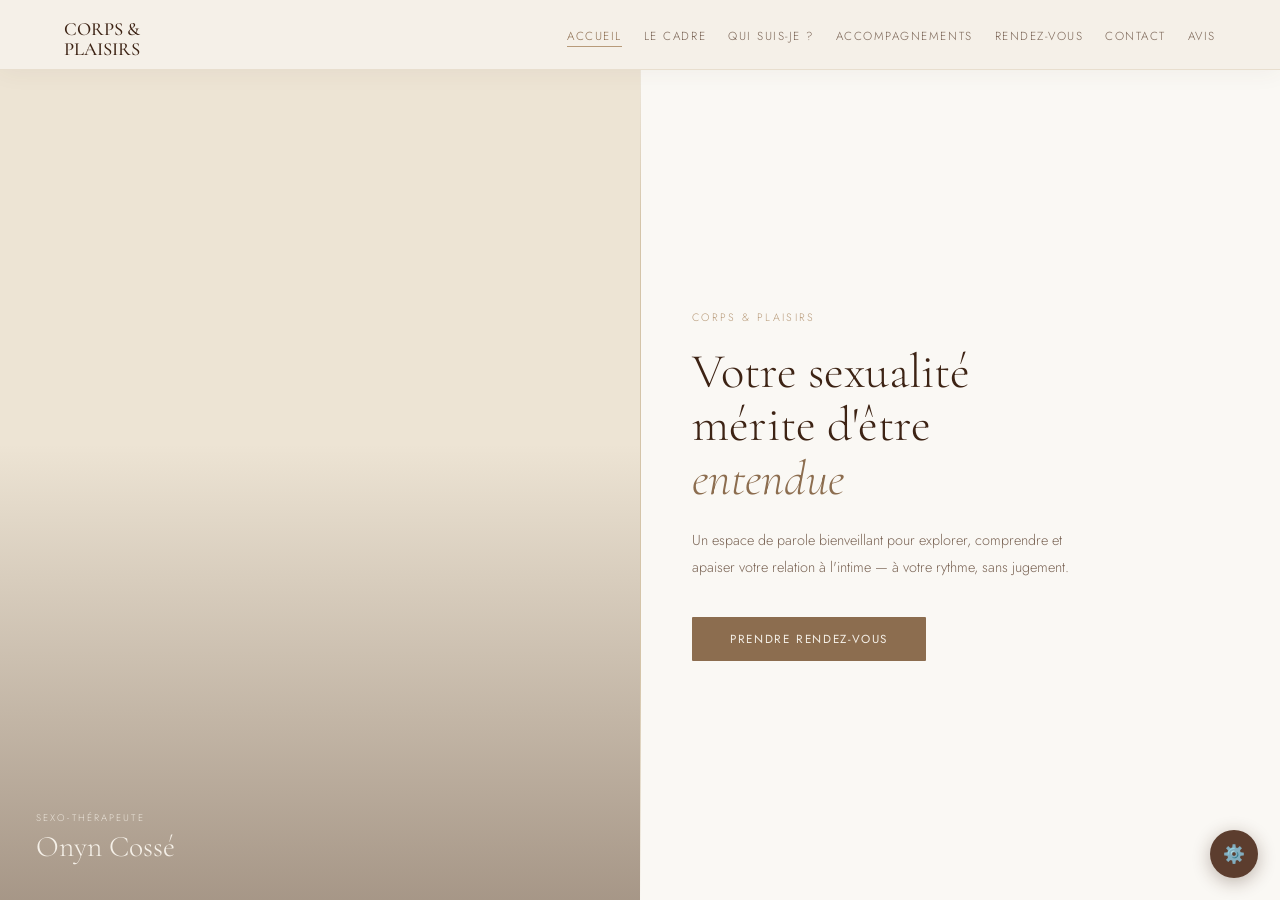
==== index.html @ 8678ad44 "Rename index (11).html to index.html" ====
<!DOCTYPE html>
<html lang="fr">
<head>
<meta charset="UTF-8">
<meta name="viewport" content="width=device-width, initial-scale=1.0">
<title>Corps & Plaisirs — Onyn Cossé, Sexo-Thérapeute</title>
<link rel="preconnect" href="https://fonts.googleapis.com">
<link href="https://fonts.googleapis.com/css2?family=Cormorant+Garamond:ital,wght@0,300;0,400;0,500;0,600;1,300;1,400;1,500&family=Jost:wght@300;400;500;600&display=swap" rel="stylesheet">
<style>
:root{
  --creme:#f5f0e8;--beige:#ede4d4;--sable:#d4c4a8;
  --marron-clair:#b89b7a;--marron:#8c6d4f;--marron-fonce:#5c3d2e;
  --terre:#3d2314;--blanc:#faf8f4;--texte:#3a2a1e;--texte-doux:#7a6455;
  --vert:#8a9e8c;
}
*{margin:0;padding:0;box-sizing:border-box}
html,body{height:100%}
body{font-family:'Jost',sans-serif;background:var(--creme);color:var(--texte);font-weight:300;line-height:1.7;overflow-x:hidden}

/* ══ NAV ══ */
nav{
  position:fixed;top:0;left:0;right:0;z-index:200;
  background:rgba(245,240,232,.97);backdrop-filter:blur(12px);
  border-bottom:1px solid rgba(212,196,168,.4);
  padding:0 5vw;height:70px;
  display:flex;align-items:center;justify-content:space-between;
  box-shadow:0 2px 24px rgba(92,61,46,.06);
}
.nav-brand{display:flex;align-items:center;text-decoration:none;cursor:pointer}
.nav-logo-img{height:52px;width:auto;display:block}
.nav-links{display:flex;gap:22px;list-style:none}
.nav-links a{
  text-decoration:none;font-size:.73rem;letter-spacing:.13em;text-transform:uppercase;
  color:var(--texte-doux);transition:color .25s;position:relative;padding-bottom:3px;cursor:pointer;
}
.nav-links a::after{content:'';position:absolute;bottom:0;left:0;right:0;height:1px;background:var(--marron-clair);transform:scaleX(0);transition:transform .3s}
.nav-links a:hover::after,.nav-links a.active::after{transform:scaleX(1)}
.nav-links a:hover,.nav-links a.active{color:var(--marron)}
.hamburger{display:none;flex-direction:column;gap:5px;cursor:pointer;padding:4px}
.hamburger span{display:block;width:22px;height:1.5px;background:var(--marron);transition:.3s}
.mob-nav{
  display:none;flex-direction:column;position:fixed;top:70px;left:0;right:0;
  background:var(--blanc);border-bottom:1px solid var(--sable);
  padding:16px 5vw;z-index:199;
}
.mob-nav.open{display:flex}
.mob-nav a{
  text-decoration:none;font-size:.79rem;letter-spacing:.11em;text-transform:uppercase;
  color:var(--texte-doux);padding:13px 0;border-bottom:1px solid var(--beige);cursor:pointer;
}
.mob-nav a:last-child{border:none}

/* ══ PAGES (sections gérées par JS) ══ */
.page{display:none;min-height:100vh;padding-top:70px;animation:fadeIn .35s ease}
.page.active{display:block}
@keyframes fadeIn{from{opacity:0;transform:translateY(6px)}to{opacity:1;transform:translateY(0)}}

/* ══ PAGE ACCUEIL ══ */
#pg-accueil{
  display:none;min-height:100vh;padding-top:70px;
  grid-template-columns:1fr 1fr;
  background:var(--blanc);position:relative;overflow:hidden;
  animation:fadeIn .35s ease;
}
.hero-img-col{
  position:relative;background:var(--beige);overflow:hidden;
  display:flex;align-items:flex-end;
}
.hero-img-col::before{
  content:'';position:absolute;inset:0;
  background:linear-gradient(to top,rgba(61,35,20,.4) 0%,transparent 55%);z-index:1;
}
.hero-photo{width:100%;height:100%;object-fit:cover;object-position:top center;display:block}
.hero-overlay{position:absolute;bottom:36px;left:36px;z-index:2;color:var(--creme)}
.hero-overlay .otag{font-size:.6rem;letter-spacing:.22em;text-transform:uppercase;opacity:.82;margin-bottom:5px}
.hero-overlay .oname{font-family:'Cormorant Garamond',serif;font-size:1.85rem;font-weight:300;line-height:1.1}
.hero-text{display:flex;flex-direction:column;justify-content:center;padding:80px 60px 80px 52px}
.hero-pre{font-size:.67rem;letter-spacing:.22em;text-transform:uppercase;color:var(--marron-clair);margin-bottom:18px}
h1.hero-h1{font-family:'Cormorant Garamond',serif;font-size:clamp(2.6rem,3.8vw,4rem);font-weight:300;line-height:1.1;color:var(--terre);margin-bottom:22px}
h1.hero-h1 em{font-style:italic;color:var(--marron)}
.hero-desc{font-size:.9rem;color:var(--texte-doux);max-width:380px;margin-bottom:36px;line-height:1.88}
.hero-cta{display:inline-block;background:var(--marron);color:var(--creme);text-decoration:none;padding:14px 38px;font-size:.73rem;letter-spacing:.14em;text-transform:uppercase;border-radius:1px;transition:.3s;align-self:flex-start;cursor:pointer;border:none;font-family:'Jost',sans-serif}
.hero-cta:hover{background:var(--marron-fonce);transform:translateY(-1px)}
.hero-sep{position:absolute;left:50%;top:0;bottom:0;width:1px;background:linear-gradient(to bottom,transparent,var(--sable) 25%,var(--sable) 75%,transparent);pointer-events:none}

/* ══ SECTION STANDARDS (pour les autres pages) ══ */
.sec{padding:80px 5vw 100px}
.sh{text-align:center;margin-bottom:56px}
.stag{display:inline-block;font-size:.62rem;letter-spacing:.24em;text-transform:uppercase;color:var(--marron-clair);margin-bottom:12px}
.stitle{font-family:'Cormorant Garamond',serif;font-size:clamp(2rem,2.8vw,2.8rem);font-weight:300;color:var(--terre);line-height:1.2}
.stitle em{font-style:italic;color:var(--marron)}
.sdiv{width:44px;height:1px;background:var(--marron-clair);margin:15px auto 0}

/* ══ CADRE ══ */
#pg-cadre{background:linear-gradient(150deg,var(--blanc) 0%,var(--beige) 100%)}
.cadre-g{display:grid;grid-template-columns:repeat(3,1fr);gap:26px}
.cadre-c{background:var(--blanc);border:1px solid var(--sable);border-radius:2px;padding:34px 26px;position:relative;overflow:hidden;transition:.3s}
.cadre-c:hover{transform:translateY(-4px);box-shadow:0 16px 40px rgba(92,61,46,.09)}
.cadre-c::before{content:'';position:absolute;top:0;left:0;right:0;height:3px;background:linear-gradient(to right,var(--marron-clair),var(--marron))}
.cadre-c .ic{font-size:1.85rem;margin-bottom:16px}
.cadre-c h3{font-family:'Cormorant Garamond',serif;font-size:1.3rem;color:var(--terre);margin-bottom:9px}
.cadre-c p{font-size:.85rem;color:var(--texte-doux);line-height:1.82}

/* ══ QUI ══ */
#pg-qui{background:var(--blanc)}
.qui-g{display:grid;grid-template-columns:340px 1fr;gap:64px;align-items:start}
.qphoto{width:100%;aspect-ratio:4/5;background:var(--beige);border-radius:2px;overflow:hidden;margin-bottom:22px;box-shadow:10px 10px 0 var(--sable)}
.qphoto img{width:100%;height:100%;object-fit:cover;object-position:top center;display:block}
.qcard{background:var(--creme);border:1px solid var(--sable);border-radius:2px;padding:20px}
.qcard h4{font-family:'Cormorant Garamond',serif;font-size:1rem;color:var(--marron);margin-bottom:13px}
.qci{display:flex;gap:10px;margin-bottom:8px;font-size:.82rem;color:var(--texte-doux)}
.qci a{color:var(--marron);text-decoration:none}
.qci a:hover{text-decoration:underline}
.qr h3{font-family:'Cormorant Garamond',serif;font-size:1.6rem;font-weight:400;color:var(--terre);margin-bottom:13px}
.qr p{font-size:.88rem;color:var(--texte-doux);margin-bottom:15px;line-height:1.85}
.fsec{margin-top:34px}
.fsec h3{font-family:'Cormorant Garamond',serif;font-size:1.4rem;color:var(--terre);margin-bottom:18px}
.fgrid{display:grid;grid-template-columns:1fr 1fr;gap:12px}
.fcard{background:var(--creme);border-left:3px solid var(--marron-clair);padding:16px 16px 16px 18px;border-radius:0 2px 2px 0;transition:.3s}
.fcard:hover{border-left-color:var(--marron)}
.fbadge{display:inline-block;font-size:.58rem;letter-spacing:.14em;text-transform:uppercase;background:var(--marron);color:var(--creme);padding:3px 9px;border-radius:10px;margin-bottom:7px}
.fcard h4{font-family:'Cormorant Garamond',serif;font-size:.96rem;color:var(--terre);margin-bottom:4px}
.fcard p{font-size:.74rem;color:var(--texte-doux)}
.flogos{display:flex;gap:12px;flex-wrap:wrap;margin-top:22px}
.flogo{background:var(--blanc);border:1px solid var(--sable);border-radius:3px;padding:9px 14px;font-size:.68rem;letter-spacing:.05em;color:var(--marron-fonce);font-weight:500;text-align:center;line-height:1.4}
.flogo span{display:block;font-size:.58rem;color:var(--texte-doux);font-weight:300;margin-top:2px}
.snsc-lnk{display:inline-flex;align-items:center;gap:9px;background:var(--marron-fonce);color:var(--creme);padding:10px 20px;border-radius:2px;margin-top:22px;font-size:.77rem;letter-spacing:.05em;text-decoration:none;transition:.3s}
.snsc-lnk:hover{background:var(--terre)}

/* ══ ACCOMPAGNEMENTS ══ */
#pg-accompagnements{background:linear-gradient(180deg,var(--beige) 0%,var(--creme) 100%)}
.tgrid{display:grid;grid-template-columns:repeat(3,1fr);gap:24px;max-width:920px;margin:0 auto}
.tc{background:var(--blanc);border:1px solid var(--sable);border-radius:2px;padding:36px 28px;transition:.3s}
.tc:hover{transform:translateY(-5px);box-shadow:0 20px 48px rgba(92,61,46,.1)}
.tc.feat{background:var(--marron-fonce);border-color:var(--marron-fonce)}
.tc .tic{font-size:1.85rem;margin-bottom:16px}
.tc .ttype{font-size:.64rem;letter-spacing:.17em;text-transform:uppercase;color:var(--marron-clair);margin-bottom:8px}
.tc.feat .ttype{color:var(--sable)}
.tc .tnom{font-family:'Cormorant Garamond',serif;font-size:1.4rem;color:var(--terre);margin-bottom:5px}
.tc.feat .tnom{color:var(--creme)}
.tc .tprix{font-family:'Cormorant Garamond',serif;font-size:2.9rem;color:var(--marron);line-height:1;margin-bottom:5px}
.tc.feat .tprix{color:var(--marron-clair)}
.tc .tprix span{font-size:1.1rem}
.tc .tdesc{font-size:.82rem;color:var(--texte-doux);margin-bottom:20px}
.tc.feat .tdesc{color:var(--sable)}
.tlist{list-style:none;margin-bottom:26px}
.tlist li{font-size:.81rem;color:var(--texte-doux);padding:5px 0;border-bottom:1px solid var(--beige);display:flex;gap:8px}
.tc.feat .tlist li{color:var(--sable);border-bottom-color:rgba(255,255,255,.1)}
.tlist li::before{content:'—';color:var(--marron-clair);flex-shrink:0}
.tbtn{display:block;text-align:center;background:var(--marron);color:var(--creme);padding:11px 16px;font-size:.72rem;letter-spacing:.1em;text-transform:uppercase;border-radius:1px;transition:.3s;cursor:pointer;border:none;font-family:'Jost',sans-serif;width:100%}
.tc.feat .tbtn{background:var(--marron-clair);color:var(--terre)}
.tbtn:hover{background:var(--marron-fonce)}
.tc.feat .tbtn:hover{background:var(--sable)}
.tnote{text-align:center;margin-top:16px;font-size:.77rem;color:var(--texte-doux)}
.abox{max-width:680px;margin:42px auto 0;background:var(--blanc);border:1px solid var(--sable);border-radius:2px;padding:28px 32px}
.abox h4{font-family:'Cormorant Garamond',serif;font-size:1.15rem;color:var(--terre);margin-bottom:16px}
.arow{display:flex;gap:13px;align-items:flex-start;margin-bottom:11px;font-size:.82rem}
.aic{width:29px;height:29px;flex-shrink:0;border-radius:50%;display:flex;align-items:center;justify-content:center;font-size:.8rem}
.a-ok{background:rgba(138,158,140,.15)}.a-w{background:rgba(184,155,122,.15)}.a-e{background:rgba(160,80,60,.12)}
.arow p{color:var(--texte-doux);line-height:1.6}
.arow strong{color:var(--texte)}

/* ══ AVIS ══ */
#pg-avis{background:var(--blanc)}
.avis-empty{
  text-align:center;padding:60px 20px;
  font-family:'Cormorant Garamond',serif;font-size:1.2rem;
  color:var(--texte-doux);font-style:italic;
}
.avis-empty .icon{font-size:2.4rem;margin-bottom:16px}
.avis-g{display:grid;grid-template-columns:repeat(auto-fill,minmax(270px,1fr));gap:20px}
.avis-c{background:var(--creme);border:1px solid var(--sable);border-radius:2px;padding:24px;transition:.3s}
.avis-c:hover{transform:translateY(-3px)}
.avis-stars{color:var(--marron-clair);font-size:.93rem;margin-bottom:10px;letter-spacing:2px}
.avis-txt{font-size:.85rem;color:var(--texte-doux);line-height:1.75;margin-bottom:13px;font-style:italic}
.avis-auth{display:flex;align-items:center;gap:9px}
.avis-av{width:33px;height:33px;border-radius:50%;background:var(--marron);display:flex;align-items:center;justify-content:center;font-size:.8rem;color:var(--creme);font-weight:500;flex-shrink:0}
.avis-nm{font-size:.79rem;font-weight:500;color:var(--texte)}
.avis-dt{font-size:.69rem;color:var(--texte-doux)}
.avis-addbtn{display:inline-flex;align-items:center;gap:8px;background:none;border:1px solid var(--sable);color:var(--marron);padding:10px 20px;font-family:'Jost',sans-serif;font-size:.73rem;letter-spacing:.1em;text-transform:uppercase;cursor:pointer;border-radius:1px;transition:.3s;margin-top:30px}
.avis-addbtn:hover{background:var(--beige);border-color:var(--marron-clair)}

/* ══ MODAL ══ */
.modal-bg{display:none;position:fixed;inset:0;background:rgba(61,35,20,.52);z-index:500;align-items:center;justify-content:center;padding:20px}
.modal-bg.open{display:flex}
.modal{background:var(--blanc);border-radius:2px;padding:36px;max-width:500px;width:100%;position:relative;box-shadow:0 24px 60px rgba(61,35,20,.22)}
.modal h3{font-family:'Cormorant Garamond',serif;font-size:1.42rem;color:var(--terre);margin-bottom:6px}
.modal>p{font-size:.82rem;color:var(--texte-doux);margin-bottom:22px}
.modal-x{position:absolute;top:13px;right:17px;font-size:1.4rem;background:none;border:none;cursor:pointer;color:var(--texte-doux);line-height:1}
.star-sel{display:flex;gap:6px;margin-bottom:16px}
.star-sel span{font-size:1.55rem;cursor:pointer;color:var(--sable);transition:.2s}
.star-sel span.lit{color:var(--marron-clair)}

/* ══ RDV ══ */
#pg-rdv{background:linear-gradient(160deg,var(--creme) 0%,var(--blanc) 100%)}
.rdv-w{max-width:760px;margin:0 auto}
.visio-note{display:flex;align-items:flex-start;gap:10px;background:var(--beige);border-left:3px solid var(--marron-clair);padding:13px 18px;border-radius:0 2px 2px 0;margin-bottom:34px;font-size:.82rem;color:var(--texte-doux)}
.steps{display:flex;align-items:center;gap:6px;margin-bottom:40px;flex-wrap:wrap}
.stp{display:flex;align-items:center;gap:7px;font-size:.67rem;letter-spacing:.1em;text-transform:uppercase;color:var(--texte-doux);opacity:.4;transition:.3s}
.stp.active{opacity:1;color:var(--marron)}
.stp-n{width:25px;height:25px;border-radius:50%;border:1px solid currentColor;display:flex;align-items:center;justify-content:center;font-size:.7rem;flex-shrink:0}
.stp.active .stp-n{background:var(--marron);color:var(--creme);border-color:var(--marron)}
.stp-sep{flex:0 0 16px;height:1px;background:var(--sable)}
.rp{display:none;animation:fadeIn .35s ease}
.rp.active{display:block}
.rp h3{font-family:'Cormorant Garamond',serif;font-size:1.6rem;color:var(--terre);margin-bottom:6px}
.rp>p{font-size:.84rem;color:var(--texte-doux);margin-bottom:24px}
.copts{display:grid;grid-template-columns:repeat(3,1fr);gap:13px}
.co{border:1.5px solid var(--sable);border-radius:2px;padding:24px 16px;cursor:pointer;text-align:center;background:var(--blanc);transition:.3s}
.co:hover,.co.sel{border-color:var(--marron);background:var(--creme)}
.co .ic{font-size:1.65rem;margin-bottom:10px}
.co h4{font-family:'Cormorant Garamond',serif;font-size:1.05rem;color:var(--terre);margin-bottom:4px}
.co .cp{font-size:.76rem;color:var(--marron);font-weight:500}

/* Alerte étudiant */
.etud-note{display:none;background:rgba(184,155,122,.12);border:1px solid var(--marron-clair);border-radius:2px;padding:12px 16px;margin-top:16px;font-size:.8rem;color:var(--marron-fonce)}
.etud-note.show{display:block}

.cal-lay{display:grid;grid-template-columns:1fr 1fr;gap:22px}
.cal-box{background:var(--blanc);border:1px solid var(--sable);border-radius:2px;padding:20px}
.cal-box h4{font-family:'Cormorant Garamond',serif;font-size:1.02rem;color:var(--terre);margin-bottom:14px}
.ch{display:flex;justify-content:space-between;align-items:center;margin-bottom:11px}
.cn{background:none;border:1px solid var(--sable);padding:4px 10px;cursor:pointer;border-radius:1px;color:var(--marron);font-size:.88rem;transition:.2s}
.cn:hover{background:var(--beige)}
.cm{font-family:'Cormorant Garamond',serif;font-size:.96rem;color:var(--terre)}
.cg{display:grid;grid-template-columns:repeat(7,1fr);gap:2px}
.cdn{text-align:center;font-size:.57rem;letter-spacing:.06em;color:var(--texte-doux);text-transform:uppercase;padding-bottom:5px}
.cd{aspect-ratio:1;display:flex;align-items:center;justify-content:center;font-size:.75rem;cursor:pointer;border-radius:50%;transition:.2s;position:relative}
.cd:hover:not(.e):not(.p):not(.cl2){background:var(--beige)}
.cd.tod{border:1px solid var(--marron-clair);color:var(--marron);font-weight:500}
.cd.sel{background:var(--marron)!important;color:var(--creme)}
.cd.p,.cd.cl2{opacity:.27;cursor:default;pointer-events:none}
.cd.e{pointer-events:none}
.cd.hs::after{content:'';position:absolute;bottom:2px;left:50%;transform:translateX(-50%);width:4px;height:4px;background:var(--marron-clair);border-radius:50%}
.cd.sel::after{background:var(--creme)}
.slots-w{display:grid;grid-template-columns:repeat(3,1fr);gap:5px;margin-top:4px}
.slot{padding:8px 4px;text-align:center;font-size:.76rem;border:1px solid var(--sable);border-radius:1px;cursor:pointer;transition:.2s;color:var(--texte-doux)}
.slot:hover{border-color:var(--marron);color:var(--marron);background:var(--creme)}
.slot.sel{background:var(--marron);color:var(--creme);border-color:var(--marron)}
.no-slots{font-size:.79rem;color:var(--texte-doux);padding:10px 0;font-style:italic}

/* Formulaires */
.fg2{display:grid;grid-template-columns:1fr 1fr;gap:15px}
.fg{display:flex;flex-direction:column;gap:5px}
.fg.full{grid-column:1/-1}
.fg label{font-size:.67rem;letter-spacing:.12em;text-transform:uppercase;color:var(--texte-doux)}
.fg input,.fg textarea,.fg select{
  border:1px solid var(--sable);background:var(--blanc);padding:10px 12px;
  font-family:'Jost',sans-serif;font-size:.85rem;color:var(--texte);
  border-radius:1px;transition:.3s;outline:none;font-weight:300;
}
.fg input:focus,.fg textarea:focus,.fg select:focus{border-color:var(--marron-clair)}
.fg textarea{resize:vertical;min-height:85px}
/* File input */
.fg input[type="file"]{
  padding:8px 10px;font-size:.78rem;color:var(--texte-doux);
  background:var(--creme);cursor:pointer;
}
.file-hint{font-size:.7rem;color:var(--texte-doux);margin-top:4px;font-style:italic}

.recap{background:var(--creme);border:1px solid var(--sable);border-radius:2px;padding:24px;margin-bottom:22px}
.recap h4{font-family:'Cormorant Garamond',serif;font-size:1.08rem;color:var(--terre);margin-bottom:13px}
.rr{display:flex;justify-content:space-between;padding:6px 0;border-bottom:1px solid var(--beige);font-size:.83rem}
.rr:last-child{border:none}
.rl{color:var(--texte-doux)}.rv{color:var(--texte);font-weight:400}

.popts{display:grid;grid-template-columns:1fr 1fr;gap:13px;margin-bottom:18px}
.po{border:1.5px solid var(--sable);border-radius:2px;padding:19px 15px;cursor:pointer;text-align:center;background:var(--blanc);transition:.3s}
.po:hover,.po.sel{border-color:var(--marron);background:var(--creme)}
.po .pi2{font-size:1.65rem;margin-bottom:8px}
.po h4{font-family:'Cormorant Garamond',serif;font-size:.95rem;color:var(--terre);margin-bottom:3px}
.po p{font-size:.72rem;color:var(--texte-doux)}
.pinfo{background:var(--beige);border-left:3px solid var(--marron-clair);padding:15px 19px;border-radius:0 2px 2px 0;margin-bottom:16px;display:none}
.pinfo.show{display:block}
.pinfo h4{font-family:'Cormorant Garamond',serif;font-size:.96rem;color:var(--terre);margin-bottom:8px}
.pinfo p{font-size:.79rem;color:var(--texte-doux);margin-bottom:5px}
.iban{font-family:monospace;font-size:.79rem;color:var(--marron-fonce);background:var(--blanc);padding:6px 10px;border-radius:1px;display:inline-block;margin-top:3px;margin-bottom:3px}
.dpill{display:flex;gap:7px;background:rgba(140,109,79,.1);padding:9px 12px;border-radius:1px;margin-top:8px;font-size:.76rem;color:var(--marron);align-items:flex-start}
.rnav{display:flex;justify-content:space-between;margin-top:24px}
.bn,.bp{padding:11px 27px;font-family:'Jost',sans-serif;font-size:.73rem;letter-spacing:.12em;text-transform:uppercase;cursor:pointer;border-radius:1px;transition:.3s;border:none}
.bn{background:var(--marron);color:var(--creme)}
.bn:hover{background:var(--marron-fonce)}
.bn:disabled{opacity:.36;cursor:default}
.bp{background:none;border:1px solid var(--sable);color:var(--texte-doux)}
.bp:hover{background:var(--beige)}
.rdv-ok{text-align:center;padding:50px 28px;background:var(--creme);border:1px solid var(--sable);border-radius:2px}
.rdv-ok .em{font-size:2.5rem;margin-bottom:18px}
.rdv-ok h3{font-family:'Cormorant Garamond',serif;font-size:1.85rem;color:var(--terre);margin-bottom:12px}
.rdv-ok p{font-size:.86rem;color:var(--texte-doux);max-width:400px;margin:0 auto 9px}

/* ══ CONTACT ══ */
#pg-contact{background:linear-gradient(150deg,var(--marron-fonce) 0%,var(--terre) 100%)}
#pg-contact .stag{color:var(--marron-clair)}
#pg-contact .stitle{color:var(--creme)}
#pg-contact .sdiv{background:var(--marron-clair)}
.cg2{display:grid;grid-template-columns:1fr 1fr;gap:54px;align-items:start}
.ci h3{font-family:'Cormorant Garamond',serif;font-size:1.42rem;color:var(--creme);margin-bottom:24px}
.cit{display:flex;gap:13px;margin-bottom:20px;align-items:flex-start}
.cic{width:39px;height:39px;flex-shrink:0;border:1px solid var(--marron-clair);border-radius:50%;display:flex;align-items:center;justify-content:center;font-size:.92rem}
.citx .cl2{font-size:.6rem;letter-spacing:.14em;text-transform:uppercase;color:var(--marron-clair);margin-bottom:2px}
.citx a{color:var(--creme);font-size:.87rem;text-decoration:none}
.citx a:hover{color:var(--marron-clair)}
.citx p{color:var(--sable);font-size:.87rem}
.cf{background:rgba(255,255,255,.06);border:1px solid rgba(255,255,255,.11);border-radius:2px;padding:32px}
.cf h3{font-family:'Cormorant Garamond',serif;font-size:1.32rem;color:var(--creme);margin-bottom:20px}
.cf .fg label{color:var(--sable)}
.cf .fg input,.cf .fg textarea{background:rgba(255,255,255,.08);border-color:rgba(255,255,255,.15);color:var(--creme)}
.cf .fg input[type="file"]{background:rgba(255,255,255,.05);color:rgba(255,255,255,.7)}
.cf .fg input::placeholder,.cf .fg textarea::placeholder{color:rgba(255,255,255,.32)}
.cf .fg input:focus,.cf .fg textarea:focus{border-color:var(--marron-clair)}
.cf .file-hint{color:rgba(255,255,255,.45)}
.bcont{width:100%;padding:13px;background:var(--marron-clair);color:var(--terre);border:none;font-family:'Jost',sans-serif;font-size:.75rem;letter-spacing:.12em;text-transform:uppercase;cursor:pointer;border-radius:1px;transition:.3s;margin-top:6px;font-weight:500}
.bcont:hover{background:var(--sable)}
.contact-ok{display:none;text-align:center;padding:16px;background:rgba(138,158,140,.2);border:1px solid rgba(138,158,140,.4);border-radius:1px;margin-top:12px;font-size:.83rem;color:var(--creme)}
.contact-ok.show{display:block}

/* ══ ADMIN ══ */
#adm-btn{position:fixed;bottom:22px;right:22px;z-index:300;background:var(--marron-fonce);color:var(--creme);border:none;border-radius:50%;width:48px;height:48px;font-size:1.1rem;cursor:pointer;box-shadow:0 4px 18px rgba(61,35,20,.32);transition:.3s}
#adm-btn:hover{background:var(--terre);transform:scale(1.06)}
.adm-bg{display:none;position:fixed;inset:0;background:rgba(61,35,20,.62);z-index:400;align-items:flex-end;justify-content:center}
.adm-bg.open{display:flex}
.adm-box{background:var(--blanc);width:100%;max-width:820px;border-radius:4px 4px 0 0;max-height:88vh;overflow-y:auto}
.adm-hd{position:sticky;top:0;background:var(--blanc);padding:17px 24px;border-bottom:1px solid var(--sable);display:flex;align-items:center;justify-content:space-between;z-index:1}
.adm-hd h2{font-family:'Cormorant Garamond',serif;font-size:1.3rem;color:var(--terre)}
.adm-x{background:none;border:none;font-size:1.4rem;cursor:pointer;color:var(--texte-doux)}
.adm-body{padding:24px}
.adm-sec{margin-bottom:30px}
.adm-sec h3{font-family:'Cormorant Garamond',serif;font-size:1.02rem;color:var(--terre);margin-bottom:12px;padding-bottom:6px;border-bottom:1px solid var(--beige)}
.adm-sec .hint{font-size:.78rem;color:var(--texte-doux);margin-bottom:10px}
.dtog{display:flex;gap:7px;flex-wrap:wrap;margin-bottom:12px}
.dbtn{padding:7px 14px;border:1px solid var(--sable);background:var(--blanc);font-family:'Jost',sans-serif;font-size:.71rem;letter-spacing:.07em;cursor:pointer;border-radius:1px;transition:.3s;color:var(--texte-doux)}
.dbtn.on{background:var(--marron);color:var(--creme);border-color:var(--marron)}
.smgr{display:grid;grid-template-columns:repeat(auto-fill,minmax(86px,1fr));gap:6px;margin-bottom:10px}
.stog{padding:7px 5px;border:1px solid var(--sable);background:var(--blanc);font-family:'Jost',sans-serif;font-size:.72rem;cursor:pointer;border-radius:1px;transition:.3s;text-align:center;color:var(--texte-doux)}
.stog.on{background:var(--vert);color:#fff;border-color:var(--vert)}
.asr{display:flex;gap:7px;margin-top:7px}
.asr input{flex:1;border:1px solid var(--sable);padding:7px 10px;font-family:'Jost',sans-serif;font-size:.81rem;border-radius:1px;background:var(--blanc);color:var(--texte);outline:none}
.asr input:focus{border-color:var(--marron-clair)}
.bsm{padding:7px 14px;background:var(--marron);color:var(--creme);border:none;font-family:'Jost',sans-serif;font-size:.71rem;letter-spacing:.07em;cursor:pointer;border-radius:1px;transition:.3s}
.bsm:hover{background:var(--marron-fonce)}
.sm{font-size:.74rem;color:var(--vert);display:none}
.dor{display:flex;gap:9px;align-items:center;margin-bottom:8px;flex-wrap:wrap}
.dor input[type=date]{border:1px solid var(--sable);padding:7px 10px;font-family:'Jost',sans-serif;font-size:.79rem;border-radius:1px;background:var(--blanc);color:var(--texte);outline:none}
.dbd{display:inline-flex;align-items:center;gap:6px;background:var(--beige);border:1px solid var(--sable);border-radius:1px;padding:5px 10px;font-size:.74rem;color:var(--texte-doux)}
.dbd button{background:none;border:none;cursor:pointer;color:var(--marron);font-size:.88rem}
.rdv-lst{display:flex;flex-direction:column;gap:8px}
.rdv-it{background:var(--creme);border:1px solid var(--sable);border-radius:2px;padding:12px 15px;display:flex;justify-content:space-between;align-items:center;font-size:.81rem;flex-wrap:wrap;gap:8px}
.ri-who{font-weight:500;color:var(--texte)}
.ri-wh{color:var(--texte-doux);font-size:.75rem}
.ri-tag{font-size:.64rem;letter-spacing:.1em;text-transform:uppercase;background:var(--marron);color:var(--creme);padding:3px 9px;border-radius:10px;white-space:nowrap}

/* ══ FOOTER ══ */
footer{background:var(--terre);color:var(--sable);padding:32px 5vw;text-align:center;font-size:.75rem}
footer p{margin-bottom:4px}
footer a{color:var(--marron-clair);text-decoration:none}
footer a:hover{text-decoration:underline}

/* ══ RESPONSIVE ══ */
@media(max-width:960px){
  #pg-accueil{grid-template-columns:1fr}
  .hero-img-col{min-height:50vw;max-height:400px}
  .hero-text{padding:48px 5vw 64px;text-align:center}
  h1.hero-h1{font-size:2.6rem}
  .hero-cta{align-self:center}
  .hero-desc{margin:0 auto 32px}
  .hero-sep{display:none}
}
@media(max-width:820px){
  .nav-links{display:none}.hamburger{display:flex}
  .sec{padding:60px 5vw 80px}
  .cadre-g{grid-template-columns:1fr 1fr}
  .qui-g{grid-template-columns:1fr}
  .tgrid{grid-template-columns:1fr;max-width:380px}
  .fgrid{grid-template-columns:1fr}
  .cg2{grid-template-columns:1fr}
  .copts{grid-template-columns:1fr}
  .cal-lay{grid-template-columns:1fr}
  .popts{grid-template-columns:1fr}
  .fg2{grid-template-columns:1fr}
  .fg.full{grid-column:1}
}
@media(max-width:540px){.cadre-g{grid-template-columns:1fr}}
</style>
</head>
<body>

<!-- ══ NAV ══ -->
<nav>
  <a class="nav-brand" onclick="showPage('accueil')">
    <img class="nav-logo-img" src="/mnt/user-data/uploads/Qui_Suis-Je___-_4.png" alt="Corps & Plaisirs" onerror="this.style.display='none';this.nextElementSibling.style.display='flex'">
    <!-- Fallback SVG si l'image ne charge pas -->
    <svg style="display:none;height:52px;width:auto" viewBox="0 0 200 56" fill="none" xmlns="http://www.w3.org/2000/svg">
      <text x="0" y="28" font-family="Cormorant Garamond,serif" font-size="20" font-weight="500" fill="#3d2314">CORPS &amp;</text>
      <text x="0" y="50" font-family="Cormorant Garamond,serif" font-size="20" font-weight="500" fill="#3d2314">PLAISIRS</text>
    </svg>
  </a>
  <ul class="nav-links">
    <li><a onclick="showPage('accueil')" data-page="accueil" class="active">Accueil</a></li>
    <li><a onclick="showPage('cadre')" data-page="cadre">Le cadre</a></li>
    <li><a onclick="showPage('qui')" data-page="qui">Qui suis-je ?</a></li>
    <li><a onclick="showPage('accompagnements')" data-page="accompagnements">Accompagnements</a></li>
    <li><a onclick="showPage('rdv')" data-page="rdv">Rendez-vous</a></li>
    <li><a onclick="showPage('contact')" data-page="contact">Contact</a></li>
    <li><a onclick="showPage('avis')" data-page="avis">Avis</a></li>
  </ul>
  <div class="hamburger" onclick="toggleMenu()"><span></span><span></span><span></span></div>
</nav>

<div class="mob-nav" id="mobNav">
  <a onclick="showPage('accueil');closeMenu()">Accueil</a>
  <a onclick="showPage('cadre');closeMenu()">Le cadre</a>
  <a onclick="showPage('qui');closeMenu()">Qui suis-je ?</a>
  <a onclick="showPage('accompagnements');closeMenu()">Accompagnements</a>
  <a onclick="showPage('rdv');closeMenu()">Rendez-vous</a>
  <a onclick="showPage('contact');closeMenu()">Contact</a>
  <a onclick="showPage('avis');closeMenu()">Avis</a>
</div>

<!-- ══════════════════════════════════════════
     PAGES
══════════════════════════════════════════ -->

<!-- PAGE ACCUEIL -->
<div id="pg-accueil" class="active">
  <div class="hero-img-col">
    <img class="hero-photo" src="/mnt/user-data/uploads/image.png" alt="Onyn Cossé, sexo-thérapeute" onerror="this.style.display='none'">
    <div class="hero-overlay">
      <div class="otag">Sexo-thérapeute</div>
      <div class="oname">Onyn Cossé</div>
    </div>
  </div>
  <div class="hero-sep"></div>
  <div class="hero-text">
    <div class="hero-pre">Corps &amp; Plaisirs</div>
    <h1 class="hero-h1">Votre sexualité<br>mérite d'être<br><em>entendue</em></h1>
    <p class="hero-desc">Un espace de parole bienveillant pour explorer, comprendre et apaiser votre relation à l'intime — à votre rythme, sans jugement.</p>
    <button class="hero-cta" onclick="showPage('rdv')">Prendre rendez-vous</button>
  </div>
</div>

<!-- PAGE LE CADRE -->
<div id="pg-cadre" class="page sec">
  <div class="sh">
    <div class="stag">L'espace thérapeutique</div>
    <h2 class="stitle">Un cadre <em>sécurisant</em></h2>
    <div class="sdiv"></div>
  </div>
  <div class="cadre-g">
    <div class="cadre-c"><div class="ic">🤍</div><h3>Bienveillance absolue</h3><p>Chaque séance est un espace de parole respectueux et chaleureux. Il n'y a pas de « bonne » ou « mauvaise » sexualité — seulement votre vécu, accueilli avec soin.</p></div>
    <div class="cadre-c"><div class="ic">🌿</div><h3>Sans jugement</h3><p>Qu'il s'agisse de vos désirs, de vos blocages ou de vos questionnements, tout ce que vous apportez est reçu sans jugement, en toute confidentialité.</p></div>
    <div class="cadre-c"><div class="ic">🌙</div><h3>À votre rythme</h3><p>Rien n'est précipité. Nous avançons ensemble, à votre rythme, en coconstruction — parce que chaque chemin vers le mieux-être est unique.</p></div>
    <div class="cadre-c"><div class="ic">🤝</div><h3>Un travail ensemble</h3><p>La thérapie n'est pas une démarche solitaire. Nous construisons ensemble les outils et les clés qui vous correspondent pour avancer avec confiance.</p></div>
    <div class="cadre-c"><div class="ic">🔒</div><h3>Confidentialité totale</h3><p>Tout ce qui est partagé en séance reste strictement confidentiel. Votre vie privée est sacrée et protégée à chaque instant du suivi.</p></div>
    <div class="cadre-c"><div class="ic">💬</div><h3>Toutes orientations</h3><p>Cet espace est ouvert à toutes les orientations sexuelles, identités de genre, formes de relation et réalités de vie, sans exception.</p></div>
  </div>
</div>

<!-- PAGE QUI SUIS-JE -->
<div id="pg-qui" class="page sec">
  <div class="sh">
    <div class="stag">Découvrir</div>
    <h2 class="stitle">Qui <em>suis-je ?</em></h2>
    <div class="sdiv"></div>
  </div>
  <div class="qui-g">
    <div>
      <div class="qphoto">
        <img src="/mnt/user-data/uploads/image.png" alt="Onyn Cossé" onerror="this.parentElement.style.minHeight='300px'">
      </div>
      <div class="qcard">
        <h4>Me contacter</h4>
        <div class="qci">📧 <a href="mailto:corpsetplaisirs@gmail.com">corpsetplaisirs@gmail.com</a></div>
        <div class="qci">📱 <a href="tel:+33769008729">+33 7 69 00 87 29</a></div>
        <div class="qci">📍 Le Mans — Consultations en visio</div>
        <div class="qci">🕐 Lundi au Samedi</div>
      </div>
    </div>
    <div class="qr">
      <h3>Mon parcours</h3>
      <p>Après un chemin personnel et professionnel nourri par la curiosité et l'humanité, j'ai choisi de me former à la sexo-thérapie pour accompagner les personnes dans leur rapport à la sexualité, au désir et au corps.</p>
      <p>Ma démarche est résolument intégrative : j'articule des apports de la psycho-sexologie clinique, de la pleine conscience et de l'hypnose éricksonienne pour proposer un accompagnement ancré, respectueux et sur mesure.</p>
      <p>J'accompagne les individus et les couples, quelles que soient leurs orientations sexuelles, leurs identités de genre ou leurs formes de relation. Mon engagement est simple : vous offrir un espace pour être pleinement vous-même.</p>
      <div class="fsec">
        <h3>Formations &amp; Diplômes</h3>
        <div class="fgrid">
          <div class="fcard"><span class="fbadge">En cours</span><h4>DU Conseiller en Santé Sexuelle</h4><p>Université de Poitiers — Formation universitaire en santé sexuelle</p></div>
          <div class="fcard"><span class="fbadge">Formation</span><h4>École Psycho-Sexologie de Paris</h4><p>Approche clinique et thérapeutique de la psycho-sexologie</p></div>
          <div class="fcard"><span class="fbadge">Initiation</span><h4>Hypnose éricksonienne</h4><p>Séminaire — École Psycho-Sexologie de Paris</p></div>
          <div class="fcard"><span class="fbadge">Initiation</span><h4>Pleine Conscience</h4><p>Mindfulness &amp; présence corporelle — École Psycho-Sexologie de Paris</p></div>
        </div>
        <div class="flogos">
          <div class="flogo">🎓 Université de Poitiers<span>DU Santé Sexuelle</span></div>
          <div class="flogo">🧠 École Psycho-Sexologie<span>de Paris</span></div>
          <div class="flogo">🏅 SNSC<span>Membre certifié</span></div>
        </div>
        <a href="https://www.snsc.fr" target="_blank" class="snsc-lnk">🏅 &nbsp;Membre du <strong>&nbsp;SNSC</strong> — Syndicat National des Sexologues Cliniciens</a>
      </div>
    </div>
  </div>
</div>

<!-- PAGE ACCOMPAGNEMENTS -->
<div id="pg-accompagnements" class="page sec">
  <div class="sh">
    <div class="stag">Séances</div>
    <h2 class="stitle">Mes <em>accompagnements</em></h2>
    <div class="sdiv"></div>
  </div>
  <div class="tgrid">
    <div class="tc">
      <div class="tic">🌿</div><div class="ttype">Consultation individuelle</div>
      <h3 class="tnom">Séance individuelle</h3>
      <div class="tprix">55<span> €</span></div>
      <p class="tdesc">Un espace personnel pour explorer vos questionnements, blocages ou curiosités autour de la sexualité et du désir.</p>
      <ul class="tlist"><li>Écoute bienveillante et sans jugement</li><li>Approche psycho-sexologique</li><li>Outils de pleine conscience</li></ul>
      <button class="tbtn" onclick="showPage('rdv')">Réserver</button>
    </div>
    <div class="tc feat">
      <div class="tic">💞</div><div class="ttype">Consultation couple</div>
      <h3 class="tnom">Séance en couple</h3>
      <div class="tprix">90<span> €</span></div>
      <p class="tdesc">Pour traverser ensemble les difficultés relationnelles, améliorer la communication intime et renforcer votre complicité.</p>
      <ul class="tlist"><li>Thérapie de couple en sexo</li><li>Communication intime</li><li>Outils relationnels coconstruits</li></ul>
      <button class="tbtn" onclick="showPage('rdv')">Réserver</button>
    </div>
    <div class="tc">
      <div class="tic">🎓</div><div class="ttype">Tarif solidaire</div>
      <h3 class="tnom">Séance étudiante</h3>
      <div class="tprix">45<span> €</span></div>
      <p class="tdesc">Parce que l'accès au soin ne devrait pas être un privilège. Sur justificatif étudiant valide.</p>
      <ul class="tlist"><li>Mêmes prestations (individuel)</li><li>Justificatif étudiant requis</li><li>Tarif accessible et bienveillant</li></ul>
      <button class="tbtn" onclick="showPage('rdv')">Réserver</button>
    </div>
  </div>
  <p class="tnote">* Sur présentation d'une carte étudiante en cours de validité.</p>
  <div class="abox">
    <h4>⚖️ Politique de paiement &amp; d'annulation</h4>
    <div class="arow"><div class="aic a-ok">✅</div><p><strong>Paiement</strong> — Le règlement est à effectuer <strong>72h avant la séance</strong>, délais bancaires inclus. La confirmation du rendez-vous vaut acceptation de ces conditions.</p></div>
    <div class="arow"><div class="aic a-w">⏰</div><p><strong>Annulation plus de 48h avant</strong> — Annulation libre, sans frais.</p></div>
    <div class="arow"><div class="aic a-w">⚠️</div><p><strong>Annulation entre 48h et 0h</strong> — <strong>50 % du montant</strong> sera conservé à titre d'indemnité.</p></div>
    <div class="arow"><div class="aic a-e">🚫</div><p><strong>Absence ou annulation le jour J</strong> — <strong>L'intégralité du montant</strong> sera conservée.</p></div>
  </div>
</div>

<!-- PAGE AVIS -->
<div id="pg-avis" class="page sec">
  <div class="sh">
    <div class="stag">Témoignages</div>
    <h2 class="stitle">Ce qu'ils <em>disent</em></h2>
    <div class="sdiv"></div>
  </div>
  <div id="avis-grid"></div>
  <div id="avis-empty" class="avis-empty">
    <div class="icon">🌸</div>
    <p>Les premiers témoignages apparaîtront ici dès que la pratique sera lancée.</p>
    <p style="font-size:.85rem;margin-top:8px;font-family:'Jost',sans-serif;font-style:normal;color:var(--texte-doux)">Vous avez déjà eu une séance ? Partagez votre expérience.</p>
  </div>
  <div style="text-align:center">
    <button class="avis-addbtn" onclick="openAvis()">✦ &nbsp;Laisser un avis</button>
  </div>
</div>

<!-- Modal avis -->
<div class="modal-bg" id="avis-modal">
  <div class="modal">
    <button class="modal-x" onclick="closeAvis()">×</button>
    <h3>Votre témoignage</h3>
    <p>Votre avis aide d'autres personnes à franchir le pas. Merci pour votre confiance.</p>
    <div class="star-sel" id="stars">
      <span data-v="1">★</span><span data-v="2">★</span><span data-v="3">★</span><span data-v="4">★</span><span data-v="5">★</span>
    </div>
    <div class="fg2" style="margin-bottom:13px">
      <div class="fg"><label>Prénom *</label><input type="text" id="av-prenom" placeholder="Votre prénom"></div>
      <div class="fg"><label>Initiale du nom</label><input type="text" id="av-init" placeholder="ex: D."></div>
      <div class="fg full"><label>Votre témoignage *</label><textarea id="av-txt" placeholder="Partagez votre expérience…"></textarea></div>
    </div>
    <button class="bsm" style="width:100%;padding:12px" onclick="submitAvis()">Publier mon avis</button>
  </div>
</div>

<!-- PAGE RDV -->
<div id="pg-rdv" class="page sec">
  <div class="sh">
    <div class="stag">Réservation</div>
    <h2 class="stitle">Prendre <em>rendez-vous</em></h2>
    <div class="sdiv"></div>
  </div>
  <div class="rdv-w">
    <div class="visio-note">
      🖥️ &nbsp;<div><strong style="color:var(--marron)">Consultations en visioconférence uniquement</strong> — Le Mans &amp; toute la France.<br>Le lien de connexion vous sera envoyé par e-mail après confirmation de votre rendez-vous.</div>
    </div>
    <div class="steps">
      <div class="stp active" id="si1"><div class="stp-n">1</div><span>Type</span></div>
      <div class="stp-sep"></div>
      <div class="stp" id="si2"><div class="stp-n">2</div><span>Date</span></div>
      <div class="stp-sep"></div>
      <div class="stp" id="si3"><div class="stp-n">3</div><span>Coordonnées</span></div>
      <div class="stp-sep"></div>
      <div class="stp" id="si4"><div class="stp-n">4</div><span>Paiement</span></div>
    </div>

    <!-- Étape 1 -->
    <div class="rp active" id="rp1">
      <h3>Type de consultation</h3>
      <p>Choisissez l'accompagnement qui vous correspond.</p>
      <div class="copts">
        <div class="co" onclick="selType(this,'Individuelle','55 €',false)">
          <div class="ic">🌿</div><h4>Individuelle</h4><div class="cp">55 €</div>
        </div>
        <div class="co" onclick="selType(this,'Couple','90 €',false)">
          <div class="ic">💞</div><h4>En couple</h4><div class="cp">90 €</div>
        </div>
        <div class="co" onclick="selType(this,'Étudiant·e','45 €',true)">
          <div class="ic">🎓</div><h4>Étudiant·e</h4><div class="cp">45 €</div>
        </div>
      </div>
      <div class="etud-note" id="etud-note">
        📎 Pour le tarif étudiant, votre justificatif (carte étudiante ou certificat de scolarité) devra être joint à l'étape suivante.
      </div>
      <div class="rnav"><span></span><button class="bn" id="bn1" onclick="goS(2)" disabled>Suivant →</button></div>
    </div>

    <!-- Étape 2 -->
    <div class="rp" id="rp2">
      <h3>Choisissez une date</h3>
      <p>Les disponibilités sont mises à jour directement par Onyn Cossé.</p>
      <div class="cal-lay">
        <div class="cal-box"><h4>📅 Calendrier</h4><div id="cal-root"></div></div>
        <div class="cal-box"><h4>🕐 Créneaux</h4><div id="slots-root"><p class="no-slots">Sélectionnez d'abord une date.</p></div></div>
      </div>
      <div class="rnav">
        <button class="bp" onclick="goS(1)">← Retour</button>
        <button class="bn" id="bn2" onclick="goS(3)" disabled>Suivant →</button>
      </div>
    </div>

    <!-- Étape 3 -->
    <div class="rp" id="rp3">
      <h3>Vos coordonnées</h3>
      <p>Ces informations restent strictement confidentielles.</p>
      <div class="fg2">
        <div class="fg"><label>Prénom *</label><input type="text" id="fp" oninput="chkS3()" placeholder="Votre prénom"></div>
        <div class="fg"><label>Nom *</label><input type="text" id="fn" oninput="chkS3()" placeholder="Votre nom"></div>
        <div class="fg"><label>E-mail *</label><input type="email" id="fe" oninput="chkS3()" placeholder="votre@email.com"></div>
        <div class="fg"><label>Téléphone</label><input type="tel" id="ft" placeholder="+33 6 XX XX XX XX"></div>
        <div class="fg full"><label>Message / Motif (facultatif)</label><textarea id="fm" placeholder="Décrivez brièvement ce qui vous amène, si vous le souhaitez…"></textarea></div>
        <!-- Pièce jointe — visible pour tous, obligatoire pour étudiant -->
        <div class="fg full" id="pj-rdv-wrap">
          <label id="pj-rdv-label">Pièce jointe <span id="pj-rdv-req" style="display:none;color:var(--marron)">* (obligatoire — justificatif étudiant)</span></label>
          <input type="file" id="pj-rdv" accept=".pdf,.jpg,.jpeg,.png" onchange="chkS3()">
          <div class="file-hint">Formats acceptés : PDF, JPG, PNG — 5 Mo max</div>
        </div>
      </div>
      <div class="rnav">
        <button class="bp" onclick="goS(2)">← Retour</button>
        <button class="bn" id="bn3" onclick="goS(4)" disabled>Confirmer →</button>
      </div>
    </div>

    <!-- Étape 4 -->
    <div class="rp" id="rp4">
      <h3>Récapitulatif &amp; Paiement</h3>
      <p>Vérifiez vos informations puis choisissez votre mode de règlement.</p>
      <div class="recap">
        <h4>Votre rendez-vous</h4>
        <div class="rr"><span class="rl">Type</span><span class="rv" id="rr-t">—</span></div>
        <div class="rr"><span class="rl">Date &amp; heure</span><span class="rv" id="rr-d">—</span></div>
        <div class="rr"><span class="rl">Nom</span><span class="rv" id="rr-n">—</span></div>
        <div class="rr"><span class="rl">E-mail</span><span class="rv" id="rr-e">—</span></div>
        <div class="rr"><span class="rl">Montant</span><span class="rv" id="rr-p">—</span></div>
        <div class="rr" id="rr-pj-row" style="display:none"><span class="rl">Justificatif</span><span class="rv" id="rr-pj">—</span></div>
      </div>
      <h4 style="font-family:'Cormorant Garamond',serif;font-size:1.08rem;color:var(--terre);margin-bottom:12px">Mode de règlement</h4>
      <div class="popts">
        <div class="po" onclick="selPay(this,'virement')">
          <div class="pi2">🏦</div><h4>Virement bancaire</h4><p>Virement SEPA depuis votre banque</p>
        </div>
        <div class="po" onclick="selPay(this,'paypal')">
          <div class="pi2">💳</div><h4>PayPal</h4><p>Carte bancaire ou compte PayPal</p>
        </div>
      </div>
      <div class="pinfo" id="pi-virement">
        <h4>🏦 Virement bancaire</h4>
        <p><strong>Titulaire :</strong> M. Cossé Onyn</p>
        <div class="iban">IBAN : FR76 1444 5004 0004 0540 9074 853</div><br>
        <div class="iban">BIC : CEPAFRPP444</div>
        <p style="margin-top:10px"><strong>Référence :</strong> <em>Nom + date du RDV</em> (ex : DUPONT 25-03-2026)</p>
        <div class="dpill">⚠️ Paiement à effectuer <strong>&nbsp;72h avant la séance&nbsp;</strong>, délais bancaires inclus (1-2 jours ouvrés).</div>
      </div>
      <div class="pinfo" id="pi-paypal">
        <h4>💳 PayPal</h4>
        <p>Envoyez votre paiement à : <strong><a href="mailto:corpsetplaisirs@gmail.com">corpsetplaisirs@gmail.com</a></strong></p>
        <p>Indiquez en commentaire : <em>Nom + date du RDV</em> (ex : DUPONT 25-03-2026)</p>
        <div class="dpill">⚠️ Paiement à effectuer <strong>&nbsp;72h avant la séance&nbsp;</strong>. PayPal est instantané mais ce délai confirme votre place.</div>
      </div>
      <div class="rnav">
        <button class="bp" onclick="goS(3)">← Retour</button>
        <button class="bn" id="bn4" onclick="valider()" disabled>Valider ma demande ✓</button>
      </div>
    </div>

    <!-- Confirmation -->
    <div class="rp" id="rp-ok">
      <div class="rdv-ok">
        <div class="em">🌸</div>
        <h3>Demande envoyée !</h3>
        <p>Merci <span id="conf-nm"></span>. Votre demande de rendez-vous a bien été reçue.</p>
        <p>Vous recevrez un e-mail de confirmation avec le lien de visioconférence dans les prochaines heures.</p>
        <p style="margin-top:13px;color:var(--marron)">N'oubliez pas d'effectuer votre règlement 72h avant la séance.</p>
        <button class="hero-cta" style="margin-top:24px" onclick="showPage('accueil')">Retour à l'accueil</button>
      </div>
    </div>
  </div>
</div>

<!-- PAGE CONTACT -->
<div id="pg-contact" class="page sec">
  <div class="sh">
    <div class="stag">Échangeons</div>
    <h2 class="stitle" style="color:var(--creme)">Me <em>contacter</em></h2>
    <div class="sdiv"></div>
  </div>
  <div class="cg2">
    <div class="ci">
      <h3>Une question ?<br>Je vous réponds avec soin.</h3>
      <div class="cit"><div class="cic">📧</div><div class="citx"><div class="cl2">E-mail</div><a href="mailto:corpsetplaisirs@gmail.com">corpsetplaisirs@gmail.com</a></div></div>
      <div class="cit"><div class="cic">📱</div><div class="citx"><div class="cl2">Téléphone / WhatsApp</div><a href="tel:+33769008729">+33 7 69 00 87 29</a></div></div>
      <div class="cit"><div class="cic">🕐</div><div class="citx"><div class="cl2">Disponibilités</div><p>Lundi au Samedi — sur rendez-vous</p></div></div>
      <div class="cit"><div class="cic">🖥️</div><div class="citx"><div class="cl2">Mode de consultation</div><p>Visioconférence — France entière</p></div></div>
    </div>
    <div class="cf">
      <h3>Envoyez-moi un message</h3>
      <div class="fg2">
        <div class="fg"><label>Prénom</label><input type="text" id="cf-prenom" placeholder="Votre prénom"></div>
        <div class="fg"><label>Nom</label><input type="text" id="cf-nom" placeholder="Votre nom"></div>
        <div class="fg full"><label>E-mail</label><input type="email" id="cf-email" placeholder="votre@email.com"></div>
        <div class="fg full"><label>Sujet</label><input type="text" id="cf-sujet" placeholder="Objet de votre message"></div>
        <div class="fg full"><label>Message</label><textarea id="cf-msg" placeholder="Votre message…" style="min-height:100px"></textarea></div>
        <div class="fg full">
          <label>Pièce jointe (facultatif)</label>
          <input type="file" id="cf-pj" accept=".pdf,.jpg,.jpeg,.png,.doc,.docx">
          <div class="file-hint">Formats acceptés : PDF, JPG, PNG, Word — 10 Mo max</div>
        </div>
      </div>
      <button class="bcont" onclick="sendContact()">Envoyer le message</button>
      <div class="contact-ok" id="contact-ok">✓ Message envoyé ! Je vous répondrai dans les plus brefs délais.</div>
    </div>
  </div>
</div>

<!-- ══ FOOTER (affiché en bas de chaque page sauf accueil) ══ -->
<footer id="site-footer" style="display:none">
  <p style="font-family:'Cormorant Garamond',serif;font-size:1.02rem;color:var(--sable);margin-bottom:8px">Corps &amp; Plaisirs — Onyn Cossé, Sexo-thérapeute</p>
  <p><a href="mailto:corpsetplaisirs@gmail.com">corpsetplaisirs@gmail.com</a> &nbsp;·&nbsp; <a href="tel:+33769008729">+33 7 69 00 87 29</a></p>
  <p style="margin-top:8px;opacity:.44;font-size:.68rem">Membre SNSC · DU Santé Sexuelle Poitiers · École Psycho-Sexologie de Paris</p>
  <p style="margin-top:4px;opacity:.3;font-size:.64rem">© 2026 Onyn Cossé · @corpsetplaisirs</p>
</footer>

<!-- ══ ADMIN BUTTON ══ -->
<button id="adm-btn" onclick="openAdm()" title="Gérer mes disponibilités">⚙️</button>

<!-- ══ ADMIN PANEL ══ -->
<div class="adm-bg" id="adm-bg">
  <div class="adm-box">
    <div class="adm-hd">
      <h2>⚙️ Gestion des disponibilités</h2>
      <button class="adm-x" onclick="closeAdm()">×</button>
    </div>
    <div class="adm-body">
      <div class="adm-sec">
        <h3>Jours de consultation</h3>
        <p class="hint">Activez ou désactivez les jours où vous consultez. Le dimanche est toujours fermé.</p>
        <div class="dtog" id="dtog"></div>
      </div>
      <div class="adm-sec">
        <h3>Créneaux horaires</h3>
        <p class="hint">Les créneaux verts sont proposés aux patients. Cliquez pour activer/désactiver.</p>
        <div class="smgr" id="smgr"></div>
        <div class="asr">
          <input type="time" id="new-t">
          <button class="bsm" onclick="addSlot()">+ Ajouter un créneau</button>
          <span class="sm" id="sm1">✓ Ajouté</span>
        </div>
      </div>
      <div class="adm-sec">
        <h3>Jours fermés (exceptions)</h3>
        <p class="hint">Bloquez des dates spécifiques (congés, empêchement ponctuel…).</p>
        <div class="dor">
          <input type="date" id="cl-date">
          <button class="bsm" onclick="addClosed()">Bloquer cette date</button>
        </div>
        <div id="cl-list" style="display:flex;flex-wrap:wrap;gap:7px;margin-top:8px"></div>
      </div>
      <div class="adm-sec">
        <h3>Demandes de rendez-vous reçues</h3>
        <div class="rdv-lst" id="adm-rdv"><p class="hint">Aucune demande pour le moment.</p></div>
      </div>
      <button class="bsm" style="width:100%;padding:12px;font-size:.76rem" onclick="saveAdm()">💾 Sauvegarder les modifications</button>
      <span class="sm" id="sm2" style="display:block;text-align:center;margin-top:8px;font-size:.8rem"></span>
    </div>
  </div>
</div>

<!-- ══════════════════════
     JAVASCRIPT
══════════════════════ -->
<script>
const MFR=['Janvier','Février','Mars','Avril','Mai','Juin','Juillet','Août','Septembre','Octobre','Novembre','Décembre'];
const MFR2=['janvier','février','mars','avril','mai','juin','juillet','août','septembre','octobre','novembre','décembre'];
const DFU=['Lundi','Mardi','Mercredi','Jeudi','Vendredi','Samedi','Dimanche'];

// ─── CONFIG ───
let cfg={
  activeDays:[1,2,3,4,5,6],
  slots:['09:00','09:30','10:00','10:30','11:00','14:00','14:30','15:00','15:30','16:00','16:30','17:00','17:30','18:00'],
  activeSlots:['09:00','10:00','11:00','14:00','15:00','16:00','17:00','18:00'],
  closedDates:[]
};
let rdvs=[];
let avis=[];

try{const s=localStorage.getItem('cp_cfg');if(s)cfg={...cfg,...JSON.parse(s)};}catch(e){}
try{rdvs=JSON.parse(localStorage.getItem('cp_rdvs')||'[]');}catch(e){}
try{avis=JSON.parse(localStorage.getItem('cp_avis')||'[]');}catch(e){}
// Pas d'avis exemples — départ vierge

// ─── NAVIGATION PAR PAGES ───
let currentPage='accueil';
const PAGES=['accueil','cadre','qui','accompagnements','rdv','contact','avis'];

function showPage(name){
  // Masquer toutes les pages
  PAGES.forEach(p=>{
    const el=document.getElementById('pg-'+p);
    if(!el)return;
    if(p==='accueil'){
      el.style.display='none';
    } else {
      el.classList.remove('active');
    }
  });
  // Afficher la page cible
  const target=document.getElementById('pg-'+name);
  if(!target)return;
  if(name==='accueil'){
    target.style.display='grid';
  } else {
    target.classList.add('active');
  }
  // Footer
  document.getElementById('site-footer').style.display=name==='accueil'?'none':'block';
  // Nav active
  document.querySelectorAll('.nav-links a[data-page]').forEach(a=>{
    a.classList.toggle('active',a.dataset.page===name);
  });
  currentPage=name;
  // Scroll to top
  window.scrollTo({top:0,behavior:'smooth'});
  // Init calendrier si besoin
  if(name==='rdv')buildCal();
  // Render avis si besoin
  if(name==='avis')renderAvis();
}

// Au démarrage
window.addEventListener('DOMContentLoaded',()=>{
  // Afficher accueil
  document.getElementById('pg-accueil').style.display='grid';
  PAGES.filter(p=>p!=='accueil').forEach(p=>{
    const el=document.getElementById('pg-'+p);
    if(el)el.classList.remove('active');
  });
});

// ─── MENU MOBILE ───
function toggleMenu(){document.getElementById('mobNav').classList.toggle('open')}
function closeMenu(){document.getElementById('mobNav').classList.remove('open')}

// ─── AVIS ───
function renderAvis(){
  const grid=document.getElementById('avis-grid');
  const empty=document.getElementById('avis-empty');
  if(!avis.length){
    grid.innerHTML='';
    empty.style.display='block';
    return;
  }
  empty.style.display='none';
  grid.className='avis-g';
  grid.innerHTML=avis.map(a=>{
    const st='★'.repeat(a.s)+'☆'.repeat(5-a.s);
    const av=(a.p||'?')[0].toUpperCase();
    return`<div class="avis-c">
      <div class="avis-stars">${st}</div>
      <p class="avis-txt">"${a.t}"</p>
      <div class="avis-auth">
        <div class="avis-av">${av}</div>
        <div><div class="avis-nm">${a.p} ${a.i||''}</div><div class="avis-dt">${a.d||''}</div></div>
      </div>
    </div>`;
  }).join('');
}

let selStar=0;
function openAvis(){
  document.getElementById('avis-modal').classList.add('open');
  selStar=0;
  document.querySelectorAll('#stars span').forEach(s=>s.classList.remove('lit'));
  ['av-prenom','av-init','av-txt'].forEach(id=>document.getElementById(id).value='');
}
function closeAvis(){document.getElementById('avis-modal').classList.remove('open')}
document.querySelectorAll('#stars span').forEach(s=>{
  s.addEventListener('click',()=>{
    selStar=+s.dataset.v;
    document.querySelectorAll('#stars span').forEach((x,i)=>x.classList.toggle('lit',i<selStar));
  });
});
function submitAvis(){
  const p=document.getElementById('av-prenom').value.trim();
  const ini=document.getElementById('av-init').value.trim();
  const t=document.getElementById('av-txt').value.trim();
  if(!p||!t||!selStar){alert('Merci de renseigner votre prénom, votre témoignage et une note en étoiles.');return;}
  const now=new Date();
  avis.unshift({p,i:ini,s:selStar,t,d:`${MFR[now.getMonth()]} ${now.getFullYear()}`});
  try{localStorage.setItem('cp_avis',JSON.stringify(avis));}catch(e){}
  renderAvis();
  closeAvis();
}
document.getElementById('avis-modal').addEventListener('click',function(e){if(e.target===this)closeAvis();});

// ─── RDV ───
let rdv={type:'',prix:'',date:'',dateObj:null,slot:'',isEtudiant:false};

function goS(n){
  document.querySelectorAll('.rp').forEach(p=>p.classList.remove('active'));
  document.querySelectorAll('.stp').forEach((s,i)=>s.classList.toggle('active',i<n));
  document.getElementById('rp'+n).classList.add('active');
  if(n===2)buildCal();
  if(n===4)fillRecap();
}

function selType(el,t,p,isEtud){
  document.querySelectorAll('.co').forEach(c=>c.classList.remove('sel'));
  el.classList.add('sel');
  rdv.type=t;rdv.prix=p;rdv.isEtudiant=isEtud;
  document.getElementById('bn1').disabled=false;
  // Note étudiant
  document.getElementById('etud-note').classList.toggle('show',isEtud);
}

// Calendrier
let cY=0,cM=0,selD=null,selSl=null;
function buildCal(){
  const now=new Date();
  if(!cY){cY=now.getFullYear();cM=now.getMonth();}
  const root=document.getElementById('cal-root');
  if(!root)return;
  const first=new Date(cY,cM,1);
  const days=new Date(cY,cM+1,0).getDate();
  let dow=first.getDay();if(dow===0)dow=7;
  let h=`<div class="ch">
    <button class="cn" onclick="pm()">‹</button>
    <span class="cm">${MFR[cM]} ${cY}</span>
    <button class="cn" onclick="nm()">›</button>
  </div><div class="cg">`;
  ['Lu','Ma','Me','Je','Ve','Sa','Di'].forEach(d=>h+=`<div class="cdn">${d}</div>`);
  for(let i=1;i<dow;i++)h+=`<div class="cd e"></div>`;
  for(let d=1;d<=days;d++){
    const dt=new Date(cY,cM,d);
    const jd=dt.getDay();
    const idx=jd===0?0:jd;
    const past=dt<new Date(now.getFullYear(),now.getMonth(),now.getDate());
    const ds=`${cY}-${String(cM+1).padStart(2,'0')}-${String(d).padStart(2,'0')}`;
    const closed=cfg.closedDates.includes(ds)||!cfg.activeDays.includes(idx)||jd===0;
    const tod=dt.toDateString()===now.toDateString();
    const isSel=selD&&dt.toDateString()===selD.toDateString();
    const hasS=!past&&!closed&&cfg.activeSlots.length>0;
    let c='cd';
    if(past||closed)c+=' p';
    if(jd===0)c+=' cl2';
    if(tod)c+=' tod';
    if(isSel)c+=' sel';
    if(hasS&&!isSel)c+=' hs';
    h+=`<div class="${c}" onclick="pickD(${cY},${cM},${d})">${d}</div>`;
  }
  h+='</div>';
  root.innerHTML=h;
}
function pm(){cM--;if(cM<0){cM=11;cY--;}buildCal();}
function nm(){cM++;if(cM>11){cM=0;cY++;}buildCal();}
function pickD(y,m,d){
  const dt=new Date(y,m,d);const jd=dt.getDay();
  if(jd===0)return;
  const ds=`${y}-${String(m+1).padStart(2,'0')}-${String(d).padStart(2,'0')}`;
  if(cfg.closedDates.includes(ds)||!cfg.activeDays.includes(jd===0?0:jd))return;
  selD=dt;selSl=null;buildCal();buildSlots();chkS2();
}
function buildSlots(){
  const root=document.getElementById('slots-root');
  if(!selD){root.innerHTML='<p class="no-slots">Sélectionnez d\'abord une date.</p>';return;}
  if(!cfg.activeSlots.length){root.innerHTML='<p class="no-slots">Aucun créneau disponible pour cette date.</p>';return;}
  let h='<div class="slots-w">';
  [...cfg.activeSlots].sort().forEach(s=>{
    h+=`<div class="slot${selSl===s?' sel':''}" onclick="pickSl(this,'${s}')">${s}</div>`;
  });
  h+='</div>';root.innerHTML=h;
}
function pickSl(el,t){
  document.querySelectorAll('.slot').forEach(s=>s.classList.remove('sel'));
  el.classList.add('sel');selSl=t;
  const jd=selD.getDay();
  rdv.date=`${DFU[jd===0?6:jd-1]} ${selD.getDate()} ${MFR2[selD.getMonth()]} ${selD.getFullYear()} à ${t}`;
  rdv.dateObj=selD;chkS2();
}
function chkS2(){document.getElementById('bn2').disabled=!(selD&&selSl);}

function chkS3(){
  const ok=
    document.getElementById('fp').value.trim() &&
    document.getElementById('fn').value.trim() &&
    document.getElementById('fe').value.includes('@');
  // Si étudiant, justificatif obligatoire
  const pjOk=!rdv.isEtudiant||document.getElementById('pj-rdv').files.length>0;
  document.getElementById('bn3').disabled=!(ok&&pjOk);
}

// Affichage dynamique du champ pièce jointe selon le type
function updatePjRdv(){
  const req=document.getElementById('pj-rdv-req');
  const label=document.getElementById('pj-rdv-label');
  if(rdv.isEtudiant){
    req.style.display='inline';
  } else {
    req.style.display='none';
  }
}

function fillRecap(){
  rdv.prenom=document.getElementById('fp').value;
  rdv.nom=document.getElementById('fn').value;
  rdv.email=document.getElementById('fe').value;
  document.getElementById('rr-t').textContent=rdv.type;
  document.getElementById('rr-d').textContent=rdv.date;
  document.getElementById('rr-n').textContent=rdv.prenom+' '+rdv.nom;
  document.getElementById('rr-e').textContent=rdv.email;
  document.getElementById('rr-p').textContent=rdv.prix;
  // Pièce jointe
  const pjInput=document.getElementById('pj-rdv');
  const pjRow=document.getElementById('rr-pj-row');
  if(pjInput.files.length>0){
    pjRow.style.display='flex';
    document.getElementById('rr-pj').textContent=pjInput.files[0].name;
  } else {
    pjRow.style.display='none';
  }
  updatePjRdv();
}

let selPM='';
function selPay(el,t){
  document.querySelectorAll('.po').forEach(p=>p.classList.remove('sel'));
  el.classList.add('sel');selPM=t;
  document.querySelectorAll('.pinfo').forEach(p=>p.classList.remove('show'));
  document.getElementById('pi-'+t).classList.add('show');
  document.getElementById('bn4').disabled=false;
}

function valider(){
  rdvs.unshift({
    prenom:rdv.prenom,nom:rdv.nom,email:rdv.email,
    type:rdv.type,prix:rdv.prix,date:rdv.date,mode:selPM,
    pj:document.getElementById('pj-rdv').files.length>0?document.getElementById('pj-rdv').files[0].name:'',
    ts:new Date().toISOString()
  });
  try{localStorage.setItem('cp_rdvs',JSON.stringify(rdvs));}catch(e){}
  document.querySelectorAll('.rp').forEach(p=>p.classList.remove('active'));
  document.getElementById('rp-ok').classList.add('active');
  document.getElementById('conf-nm').textContent=rdv.prenom;
  document.querySelectorAll('.stp').forEach(s=>s.classList.add('active'));
  renderAdmRdv();
}

// ─── CONTACT ───
function sendContact(){
  const email=document.getElementById('cf-email').value;
  const msg=document.getElementById('cf-msg').value;
  if(!email.includes('@')||!msg.trim()){alert('Merci de renseigner votre e-mail et votre message.');return;}
  // Simulation envoi
  document.getElementById('contact-ok').classList.add('show');
  ['cf-prenom','cf-nom','cf-email','cf-sujet','cf-msg'].forEach(id=>document.getElementById(id).value='');
  document.getElementById('cf-pj').value='';
  setTimeout(()=>document.getElementById('contact-ok').classList.remove('show'),5000);
}

// ─── ADMIN ───
function openAdm(){document.getElementById('adm-bg').classList.add('open');renderAdm();}
function closeAdm(){document.getElementById('adm-bg').classList.remove('open');}
document.getElementById('adm-bg').addEventListener('click',function(e){if(e.target===this)closeAdm();});

function renderAdm(){
  // Jours
  const dt=document.getElementById('dtog');dt.innerHTML='';
  const dl=['Lun','Mar','Mer','Jeu','Ven','Sam'];
  [1,2,3,4,5,6].forEach((d,i)=>{
    const b=document.createElement('button');
    b.className='dbtn'+(cfg.activeDays.includes(d)?' on':'');
    b.textContent=dl[i];
    b.onclick=()=>{
      const idx=cfg.activeDays.indexOf(d);
      if(idx>-1)cfg.activeDays.splice(idx,1);else cfg.activeDays.push(d);
      cfg.activeDays.sort();renderAdm();
    };
    dt.appendChild(b);
  });
  // Créneaux
  const sm=document.getElementById('smgr');sm.innerHTML='';
  [...cfg.slots].sort().forEach(s=>{
    const b=document.createElement('div');
    b.className='stog '+(cfg.activeSlots.includes(s)?'on':'off');
    b.textContent=s;
    b.onclick=()=>{
      const idx=cfg.activeSlots.indexOf(s);
      if(idx>-1)cfg.activeSlots.splice(idx,1);else cfg.activeSlots.push(s);
      renderAdm();
    };
    sm.appendChild(b);
  });
  renderClosed();renderAdmRdv();
}

function addSlot(){
  const v=document.getElementById('new-t').value;
  if(!v)return;
  if(!cfg.slots.includes(v))cfg.slots.push(v);
  if(!cfg.activeSlots.includes(v))cfg.activeSlots.push(v);
  document.getElementById('new-t').value='';
  renderAdm();flash('sm1','✓ Créneau ajouté');
}

function renderClosed(){
  const l=document.getElementById('cl-list');l.innerHTML='';
  cfg.closedDates.forEach(d=>{
    const sp=document.createElement('div');sp.className='dbd';
    sp.innerHTML=`${d} <button onclick="rmClosed('${d}')">×</button>`;
    l.appendChild(sp);
  });
}
function addClosed(){
  const v=document.getElementById('cl-date').value;
  if(!v||cfg.closedDates.includes(v))return;
  cfg.closedDates.push(v);document.getElementById('cl-date').value='';renderClosed();
}
function rmClosed(d){cfg.closedDates=cfg.closedDates.filter(x=>x!==d);renderClosed();}

function renderAdmRdv(){
  const l=document.getElementById('adm-rdv');
  if(!rdvs.length){l.innerHTML='<p class="hint">Aucune demande pour le moment.</p>';return;}
  l.innerHTML=rdvs.map(r=>`
    <div class="rdv-it">
      <div>
        <div class="ri-who">${r.prenom||''} ${r.nom||''}</div>
        <div class="ri-wh">${r.date||''} · ${r.email||''}${r.pj?' · 📎 '+r.pj:''}</div>
      </div>
      <span class="ri-tag">${r.type||''} · ${r.prix||''}</span>
    </div>`).join('');
}

function renderClosed(){
  const l=document.getElementById('cl-list');l.innerHTML='';
  cfg.closedDates.forEach(d=>{
    const sp=document.createElement('div');sp.className='dbd';
    sp.innerHTML=`${d} <button onclick="rmClosed('${d}')">×</button>`;
    l.appendChild(sp);
  });
}
function addClosed(){
  const v=document.getElementById('cl-date').value;
  if(!v||cfg.closedDates.includes(v))return;
  cfg.closedDates.push(v);
  document.getElementById('cl-date').value='';
  renderClosed();
}
function rmClosed(d){cfg.closedDates=cfg.closedDates.filter(x=>x!==d);renderClosed();}

function addSlot(){
  const v=document.getElementById('new-t').value;
  if(!v)return;
  if(!cfg.slots.includes(v))cfg.slots.push(v);
  if(!cfg.activeSlots.includes(v))cfg.activeSlots.push(v);
  document.getElementById('new-t').value='';
  renderAdm();
  flash('sm1','✓ Créneau ajouté');
}
function saveAdm(){
  try{localStorage.setItem('cp_cfg',JSON.stringify(cfg));}catch(e){}
  flash('sm2','✓ Modifications sauvegardées');
  buildCal();
}
function flash(id,msg){
  const el=document.getElementById(id);
  el.textContent=msg;
  el.style.display='block';
  setTimeout(()=>el.style.display='none',2800);
}
function sendContact(){
  const email=document.getElementById('cf-email').value;
  const msg=document.getElementById('cf-msg').value;
  if(!email.includes('@')||!msg.trim()){
    alert('Merci de renseigner votre e-mail et votre message.');return;
  }
  document.getElementById('contact-ok').classList.add('show');
  ['cf-prenom','cf-nom','cf-email','cf-sujet','cf-msg'].forEach(id=>{
    document.getElementById(id).value='';
  });
  document.getElementById('cf-pj').value='';
  setTimeout(()=>document.getElementById('contact-ok').classList.remove('show'),5000);
}
</script>
</body>
</html>
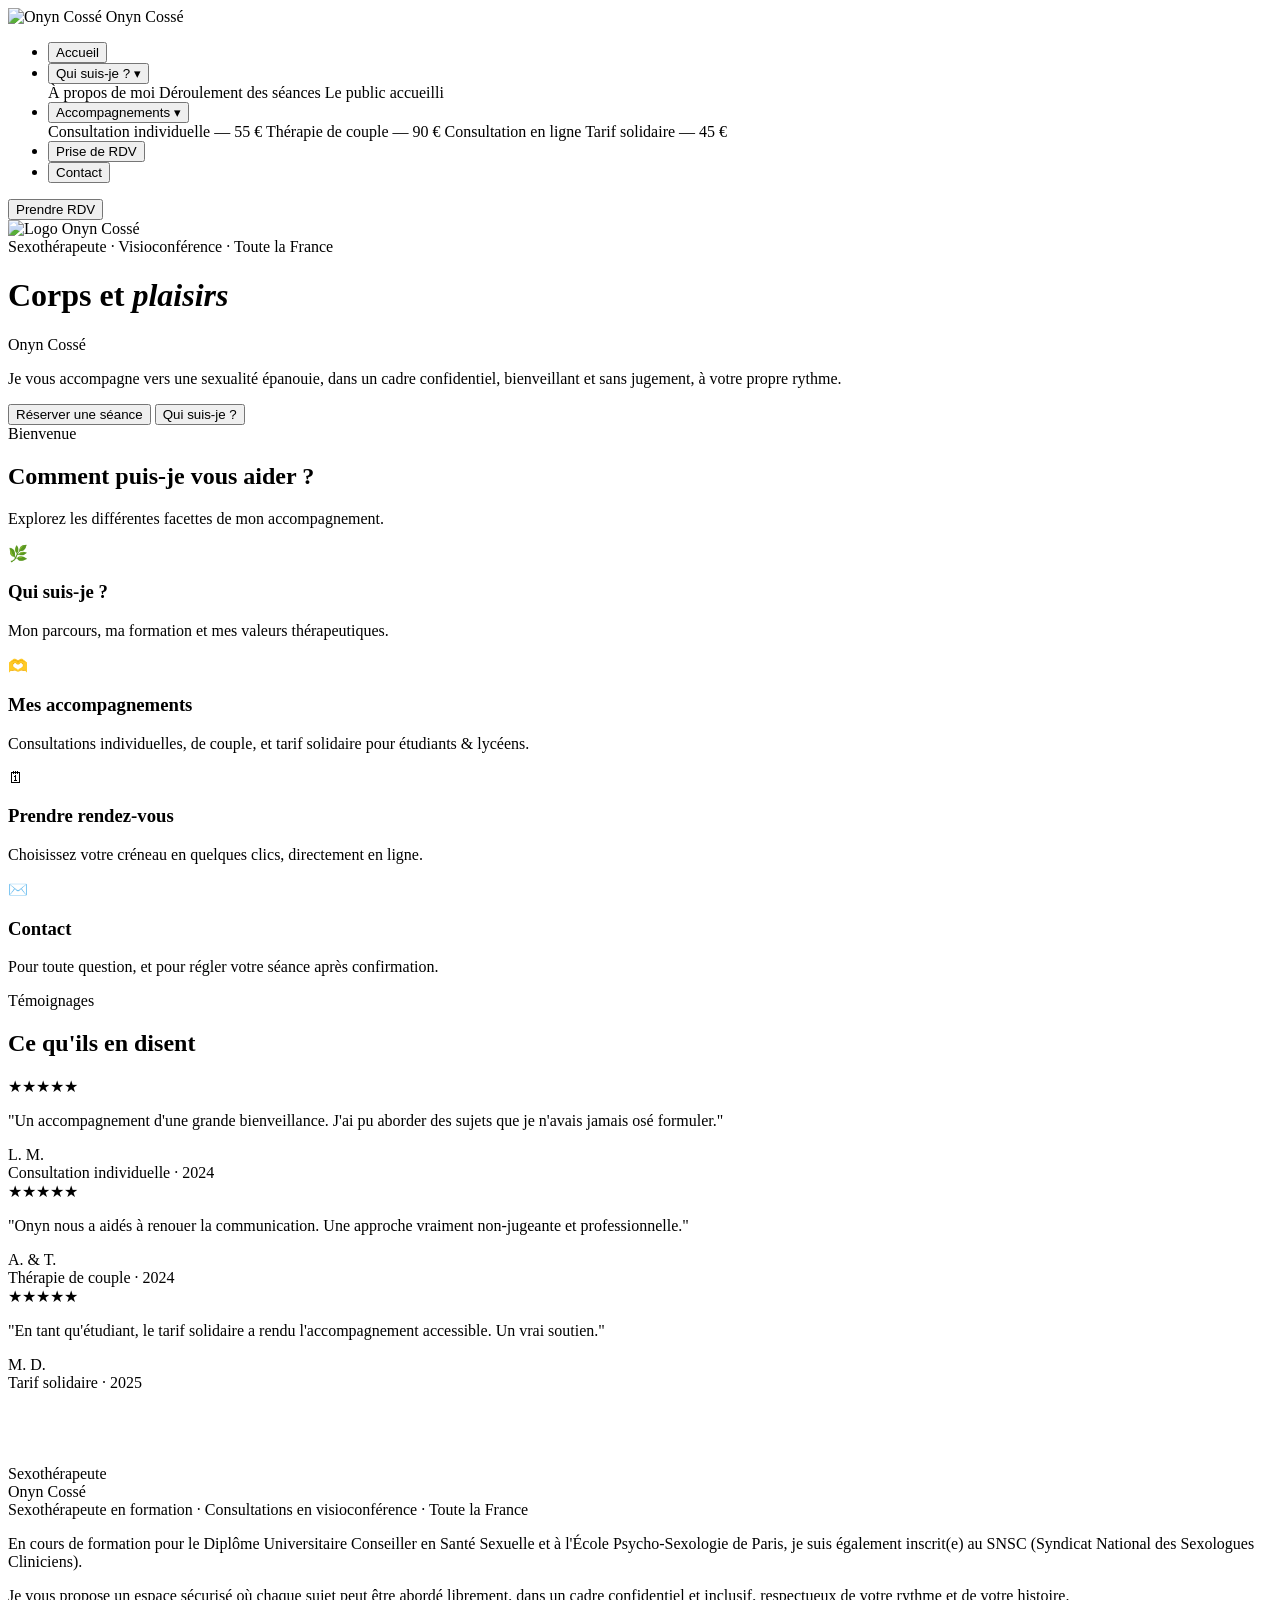
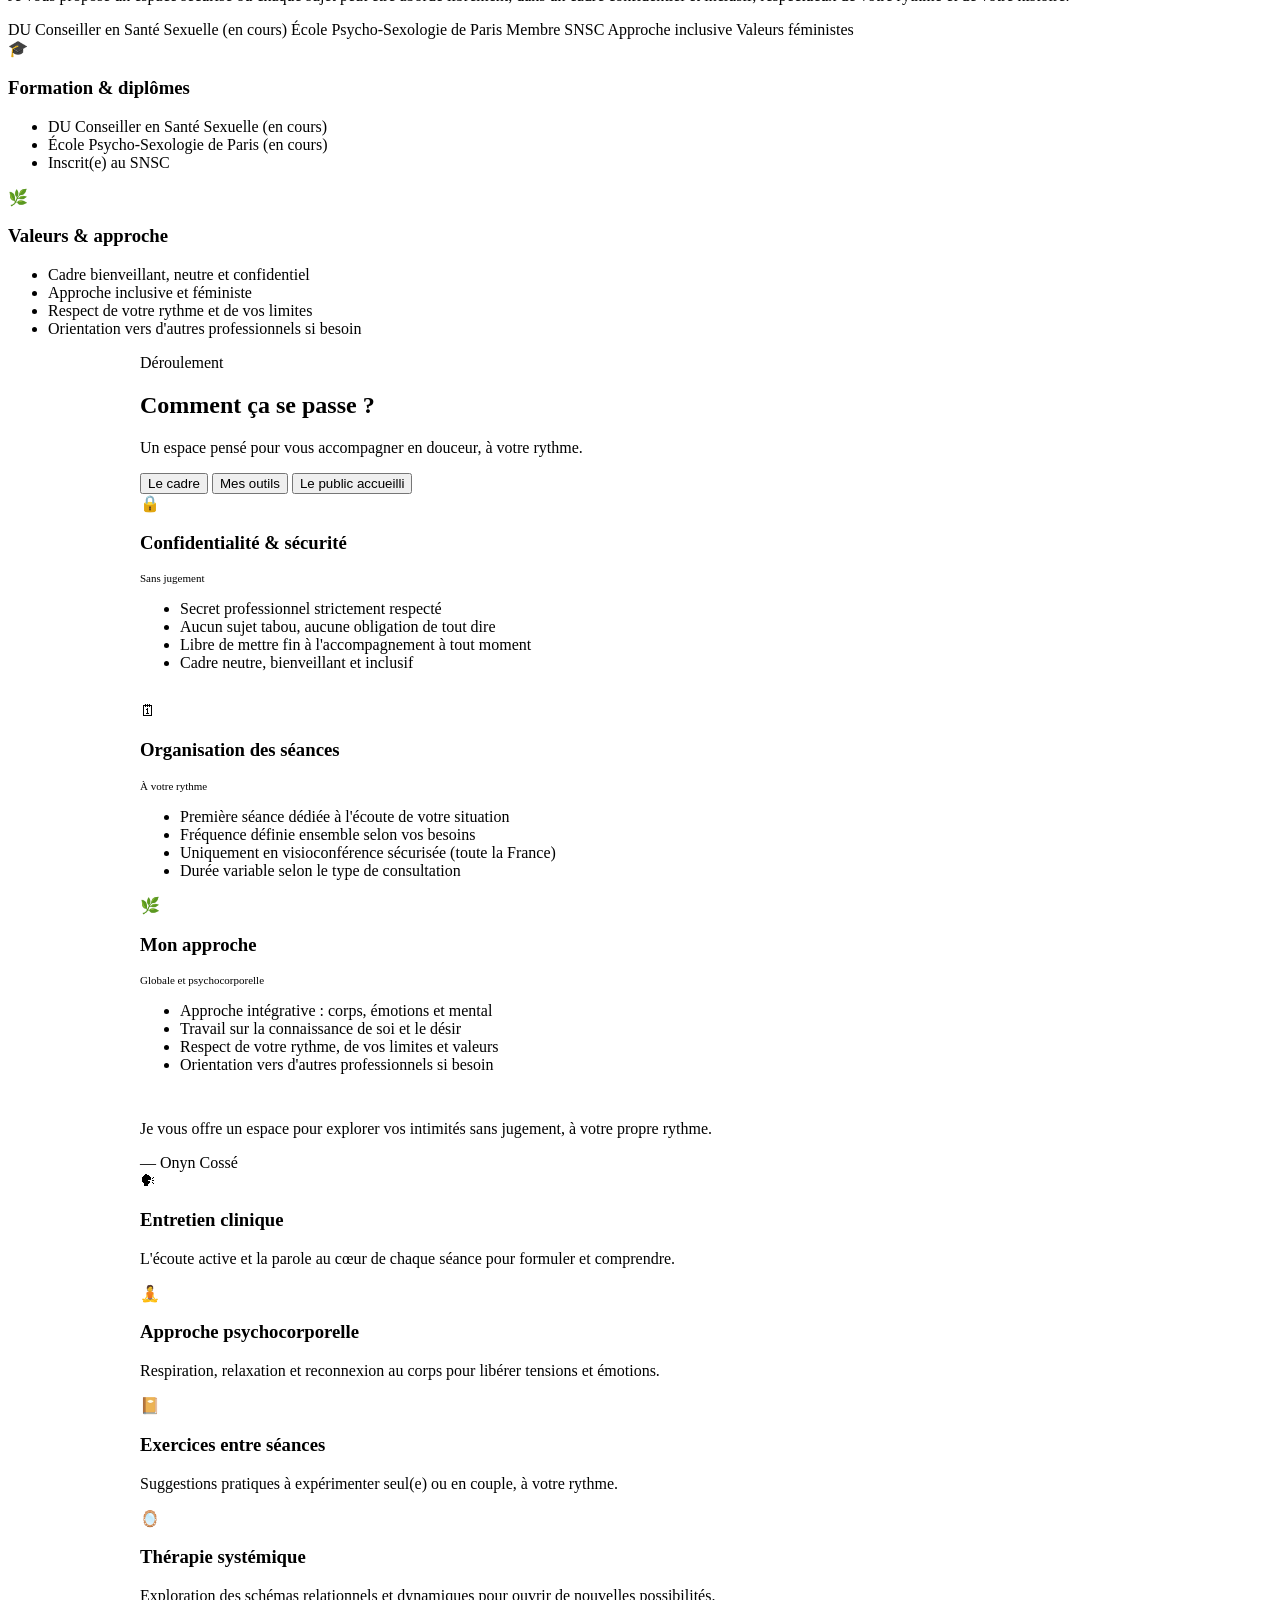
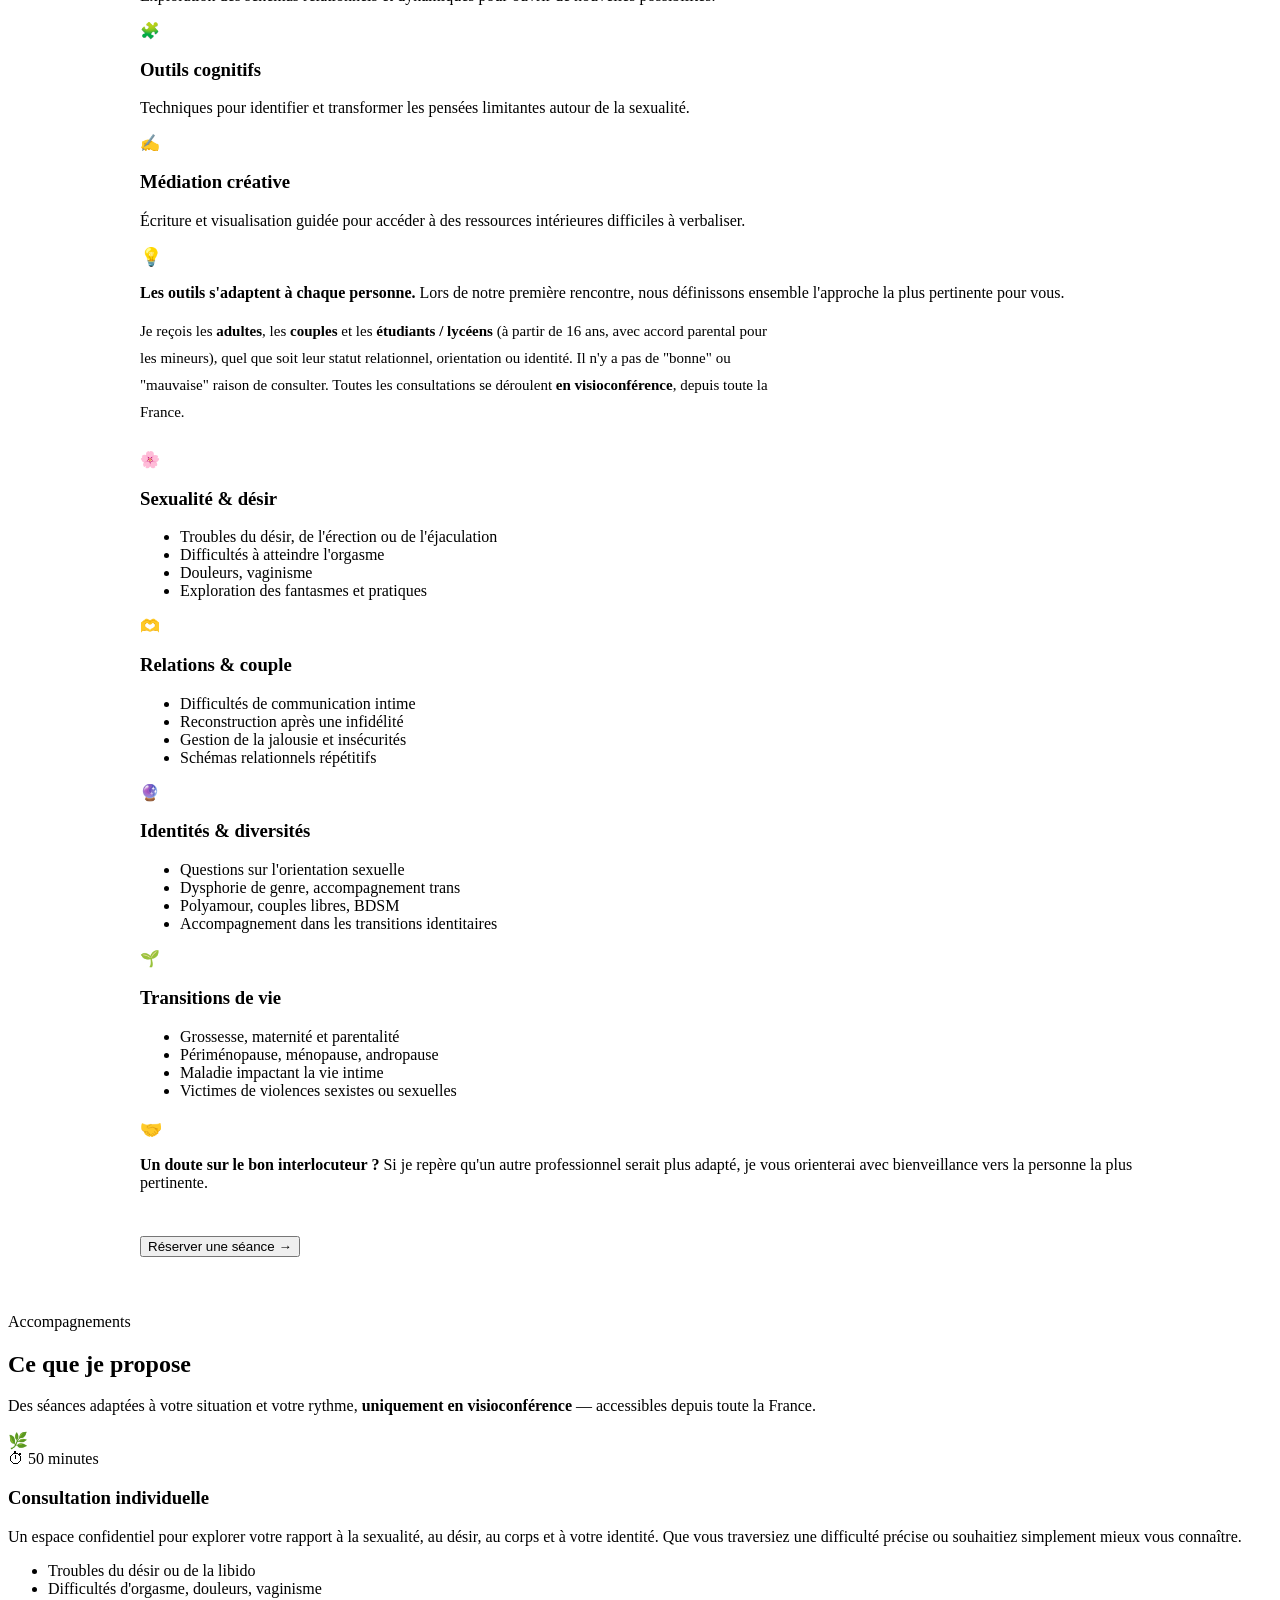
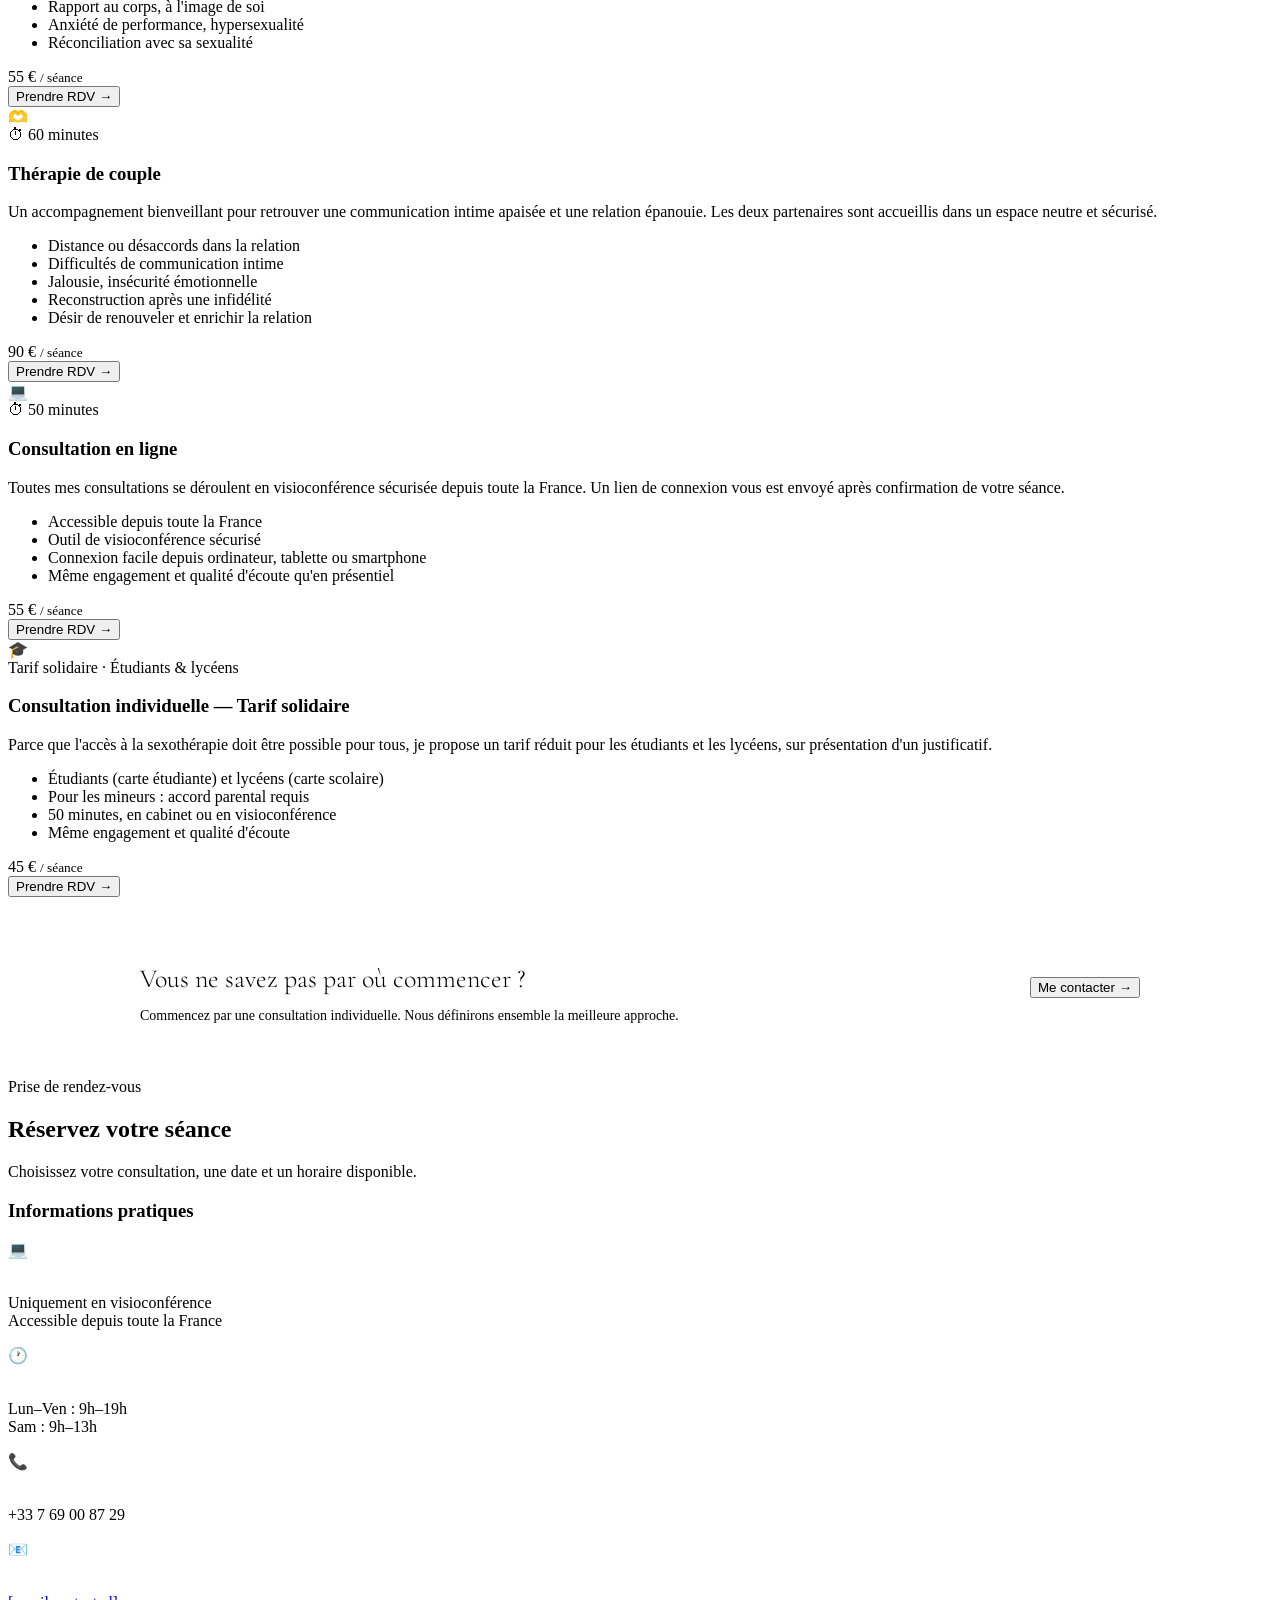
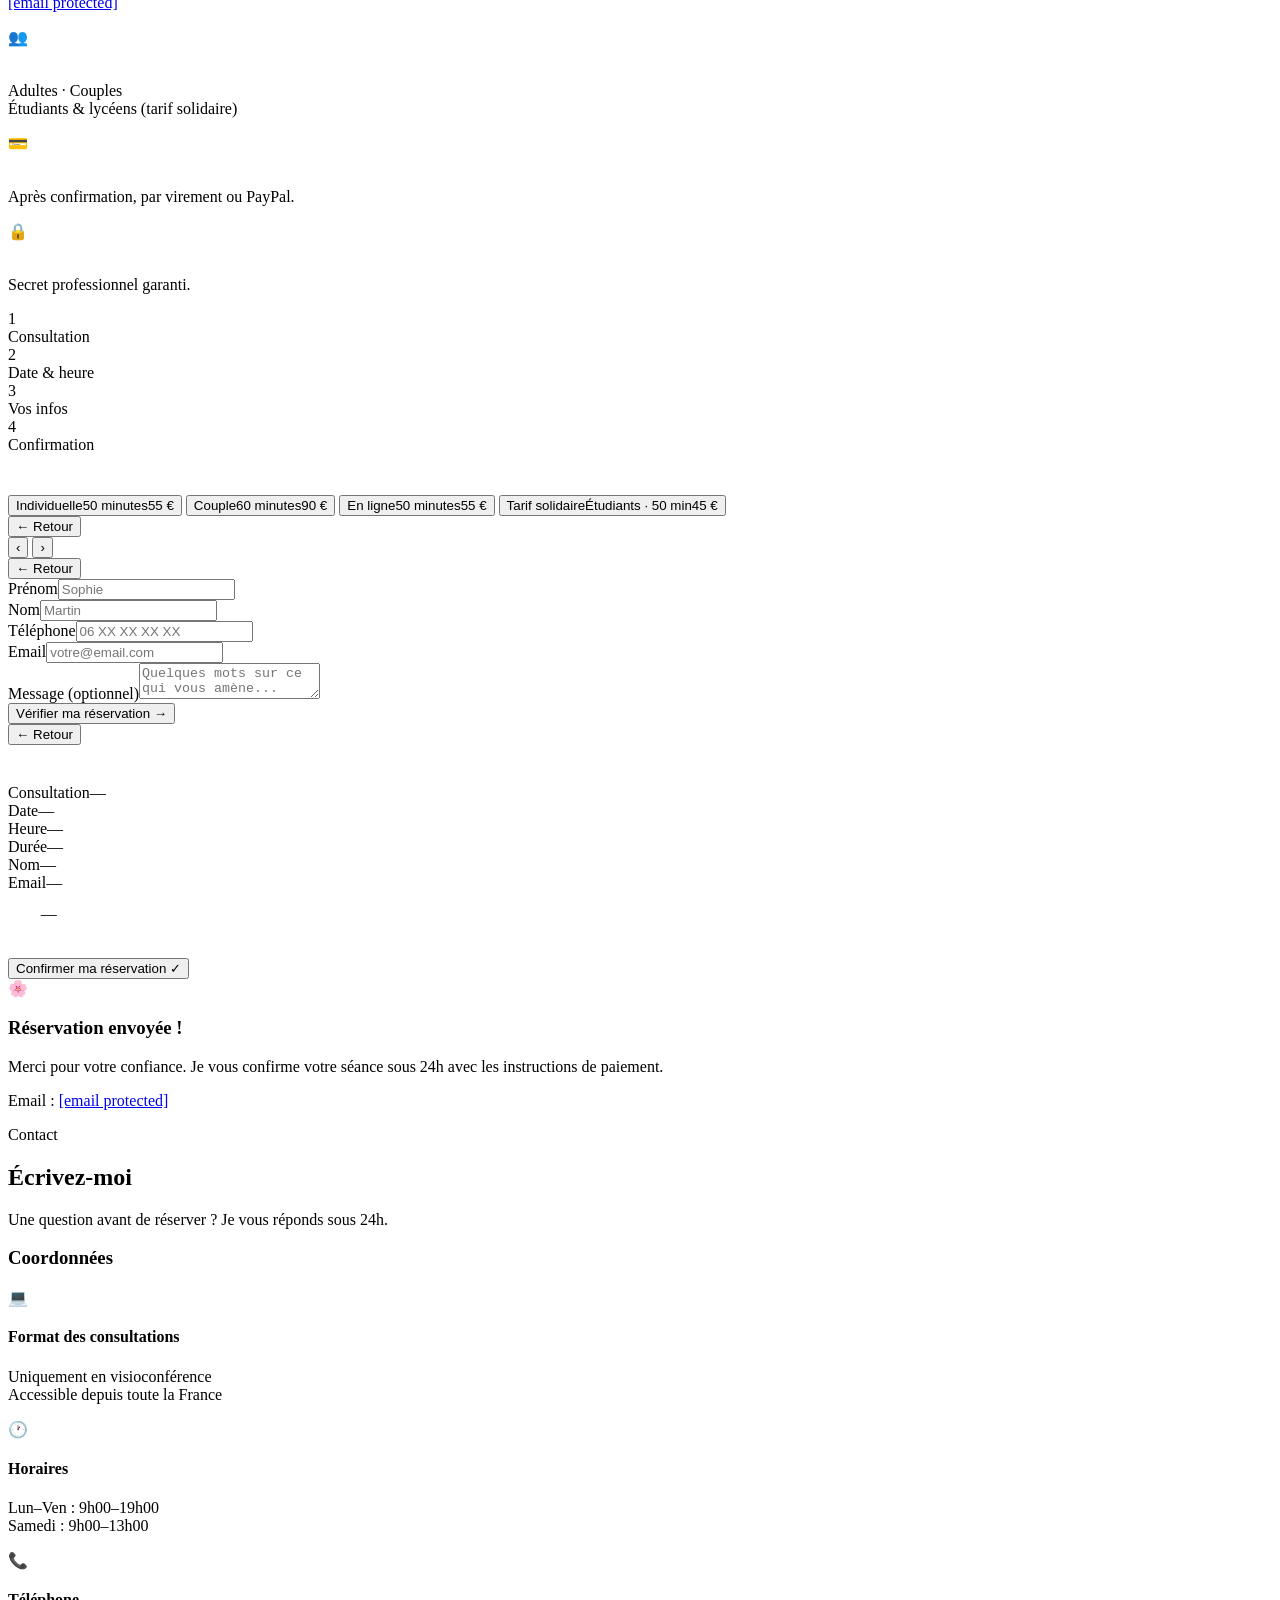
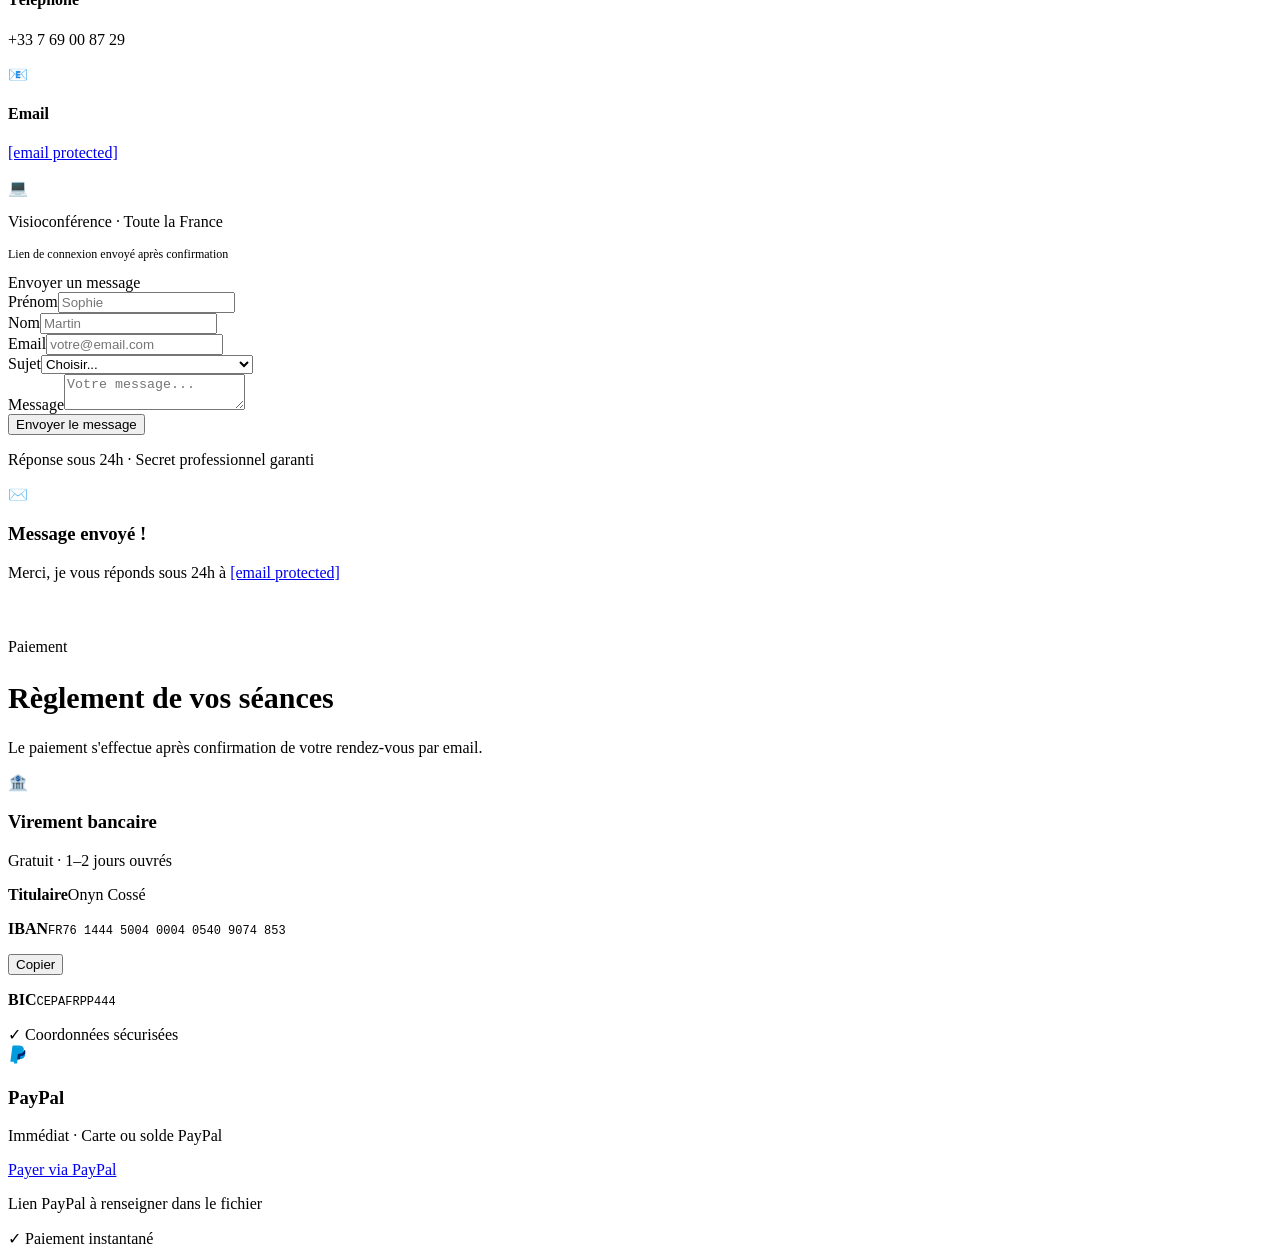
==== commit 5f9c6f88: "Rename index (1).html to index.html" ====
--- a/index.html
+++ b/index.html
@@ -3,1218 +3,583 @@
 <head>
 <meta charset="UTF-8">
 <meta name="viewport" content="width=device-width, initial-scale=1.0">
-<title>Corps & Plaisirs — Onyn Cossé, Sexo-Thérapeute</title>
-<link rel="preconnect" href="https://fonts.googleapis.com">
-<link href="https://fonts.googleapis.com/css2?family=Cormorant+Garamond:ital,wght@0,300;0,400;0,500;0,600;1,300;1,400;1,500&family=Jost:wght@300;400;500;600&display=swap" rel="stylesheet">
-<style>
-:root{
-  --creme:#f5f0e8;--beige:#ede4d4;--sable:#d4c4a8;
-  --marron-clair:#b89b7a;--marron:#8c6d4f;--marron-fonce:#5c3d2e;
-  --terre:#3d2314;--blanc:#faf8f4;--texte:#3a2a1e;--texte-doux:#7a6455;
-  --vert:#8a9e8c;
-}
-*{margin:0;padding:0;box-sizing:border-box}
-html,body{height:100%}
-body{font-family:'Jost',sans-serif;background:var(--creme);color:var(--texte);font-weight:300;line-height:1.7;overflow-x:hidden}
-
-/* ══ NAV ══ */
-nav{
-  position:fixed;top:0;left:0;right:0;z-index:200;
-  background:rgba(245,240,232,.97);backdrop-filter:blur(12px);
-  border-bottom:1px solid rgba(212,196,168,.4);
-  padding:0 5vw;height:70px;
-  display:flex;align-items:center;justify-content:space-between;
-  box-shadow:0 2px 24px rgba(92,61,46,.06);
-}
-.nav-brand{display:flex;align-items:center;text-decoration:none;cursor:pointer}
-.nav-logo-img{height:52px;width:auto;display:block}
-.nav-links{display:flex;gap:22px;list-style:none}
-.nav-links a{
-  text-decoration:none;font-size:.73rem;letter-spacing:.13em;text-transform:uppercase;
-  color:var(--texte-doux);transition:color .25s;position:relative;padding-bottom:3px;cursor:pointer;
-}
-.nav-links a::after{content:'';position:absolute;bottom:0;left:0;right:0;height:1px;background:var(--marron-clair);transform:scaleX(0);transition:transform .3s}
-.nav-links a:hover::after,.nav-links a.active::after{transform:scaleX(1)}
-.nav-links a:hover,.nav-links a.active{color:var(--marron)}
-.hamburger{display:none;flex-direction:column;gap:5px;cursor:pointer;padding:4px}
-.hamburger span{display:block;width:22px;height:1.5px;background:var(--marron);transition:.3s}
-.mob-nav{
-  display:none;flex-direction:column;position:fixed;top:70px;left:0;right:0;
-  background:var(--blanc);border-bottom:1px solid var(--sable);
-  padding:16px 5vw;z-index:199;
-}
-.mob-nav.open{display:flex}
-.mob-nav a{
-  text-decoration:none;font-size:.79rem;letter-spacing:.11em;text-transform:uppercase;
-  color:var(--texte-doux);padding:13px 0;border-bottom:1px solid var(--beige);cursor:pointer;
-}
-.mob-nav a:last-child{border:none}
-
-/* ══ PAGES (sections gérées par JS) ══ */
-.page{display:none;min-height:100vh;padding-top:70px;animation:fadeIn .35s ease}
-.page.active{display:block}
-@keyframes fadeIn{from{opacity:0;transform:translateY(6px)}to{opacity:1;transform:translateY(0)}}
-
-/* ══ PAGE ACCUEIL ══ */
-#pg-accueil{
-  display:none;min-height:100vh;padding-top:70px;
-  grid-template-columns:1fr 1fr;
-  background:var(--blanc);position:relative;overflow:hidden;
-  animation:fadeIn .35s ease;
-}
-.hero-img-col{
-  position:relative;background:var(--beige);overflow:hidden;
-  display:flex;align-items:flex-end;
-}
-.hero-img-col::before{
-  content:'';position:absolute;inset:0;
-  background:linear-gradient(to top,rgba(61,35,20,.4) 0%,transparent 55%);z-index:1;
-}
-.hero-photo{width:100%;height:100%;object-fit:cover;object-position:top center;display:block}
-.hero-overlay{position:absolute;bottom:36px;left:36px;z-index:2;color:var(--creme)}
-.hero-overlay .otag{font-size:.6rem;letter-spacing:.22em;text-transform:uppercase;opacity:.82;margin-bottom:5px}
-.hero-overlay .oname{font-family:'Cormorant Garamond',serif;font-size:1.85rem;font-weight:300;line-height:1.1}
-.hero-text{display:flex;flex-direction:column;justify-content:center;padding:80px 60px 80px 52px}
-.hero-pre{font-size:.67rem;letter-spacing:.22em;text-transform:uppercase;color:var(--marron-clair);margin-bottom:18px}
-h1.hero-h1{font-family:'Cormorant Garamond',serif;font-size:clamp(2.6rem,3.8vw,4rem);font-weight:300;line-height:1.1;color:var(--terre);margin-bottom:22px}
-h1.hero-h1 em{font-style:italic;color:var(--marron)}
-.hero-desc{font-size:.9rem;color:var(--texte-doux);max-width:380px;margin-bottom:36px;line-height:1.88}
-.hero-cta{display:inline-block;background:var(--marron);color:var(--creme);text-decoration:none;padding:14px 38px;font-size:.73rem;letter-spacing:.14em;text-transform:uppercase;border-radius:1px;transition:.3s;align-self:flex-start;cursor:pointer;border:none;font-family:'Jost',sans-serif}
-.hero-cta:hover{background:var(--marron-fonce);transform:translateY(-1px)}
-.hero-sep{position:absolute;left:50%;top:0;bottom:0;width:1px;background:linear-gradient(to bottom,transparent,var(--sable) 25%,var(--sable) 75%,transparent);pointer-events:none}
-
-/* ══ SECTION STANDARDS (pour les autres pages) ══ */
-.sec{padding:80px 5vw 100px}
-.sh{text-align:center;margin-bottom:56px}
-.stag{display:inline-block;font-size:.62rem;letter-spacing:.24em;text-transform:uppercase;color:var(--marron-clair);margin-bottom:12px}
-.stitle{font-family:'Cormorant Garamond',serif;font-size:clamp(2rem,2.8vw,2.8rem);font-weight:300;color:var(--terre);line-height:1.2}
-.stitle em{font-style:italic;color:var(--marron)}
-.sdiv{width:44px;height:1px;background:var(--marron-clair);margin:15px auto 0}
-
-/* ══ CADRE ══ */
-#pg-cadre{background:linear-gradient(150deg,var(--blanc) 0%,var(--beige) 100%)}
-.cadre-g{display:grid;grid-template-columns:repeat(3,1fr);gap:26px}
-.cadre-c{background:var(--blanc);border:1px solid var(--sable);border-radius:2px;padding:34px 26px;position:relative;overflow:hidden;transition:.3s}
-.cadre-c:hover{transform:translateY(-4px);box-shadow:0 16px 40px rgba(92,61,46,.09)}
-.cadre-c::before{content:'';position:absolute;top:0;left:0;right:0;height:3px;background:linear-gradient(to right,var(--marron-clair),var(--marron))}
-.cadre-c .ic{font-size:1.85rem;margin-bottom:16px}
-.cadre-c h3{font-family:'Cormorant Garamond',serif;font-size:1.3rem;color:var(--terre);margin-bottom:9px}
-.cadre-c p{font-size:.85rem;color:var(--texte-doux);line-height:1.82}
-
-/* ══ QUI ══ */
-#pg-qui{background:var(--blanc)}
-.qui-g{display:grid;grid-template-columns:340px 1fr;gap:64px;align-items:start}
-.qphoto{width:100%;aspect-ratio:4/5;background:var(--beige);border-radius:2px;overflow:hidden;margin-bottom:22px;box-shadow:10px 10px 0 var(--sable)}
-.qphoto img{width:100%;height:100%;object-fit:cover;object-position:top center;display:block}
-.qcard{background:var(--creme);border:1px solid var(--sable);border-radius:2px;padding:20px}
-.qcard h4{font-family:'Cormorant Garamond',serif;font-size:1rem;color:var(--marron);margin-bottom:13px}
-.qci{display:flex;gap:10px;margin-bottom:8px;font-size:.82rem;color:var(--texte-doux)}
-.qci a{color:var(--marron);text-decoration:none}
-.qci a:hover{text-decoration:underline}
-.qr h3{font-family:'Cormorant Garamond',serif;font-size:1.6rem;font-weight:400;color:var(--terre);margin-bottom:13px}
-.qr p{font-size:.88rem;color:var(--texte-doux);margin-bottom:15px;line-height:1.85}
-.fsec{margin-top:34px}
-.fsec h3{font-family:'Cormorant Garamond',serif;font-size:1.4rem;color:var(--terre);margin-bottom:18px}
-.fgrid{display:grid;grid-template-columns:1fr 1fr;gap:12px}
-.fcard{background:var(--creme);border-left:3px solid var(--marron-clair);padding:16px 16px 16px 18px;border-radius:0 2px 2px 0;transition:.3s}
-.fcard:hover{border-left-color:var(--marron)}
-.fbadge{display:inline-block;font-size:.58rem;letter-spacing:.14em;text-transform:uppercase;background:var(--marron);color:var(--creme);padding:3px 9px;border-radius:10px;margin-bottom:7px}
-.fcard h4{font-family:'Cormorant Garamond',serif;font-size:.96rem;color:var(--terre);margin-bottom:4px}
-.fcard p{font-size:.74rem;color:var(--texte-doux)}
-.flogos{display:flex;gap:12px;flex-wrap:wrap;margin-top:22px}
-.flogo{background:var(--blanc);border:1px solid var(--sable);border-radius:3px;padding:9px 14px;font-size:.68rem;letter-spacing:.05em;color:var(--marron-fonce);font-weight:500;text-align:center;line-height:1.4}
-.flogo span{display:block;font-size:.58rem;color:var(--texte-doux);font-weight:300;margin-top:2px}
-.snsc-lnk{display:inline-flex;align-items:center;gap:9px;background:var(--marron-fonce);color:var(--creme);padding:10px 20px;border-radius:2px;margin-top:22px;font-size:.77rem;letter-spacing:.05em;text-decoration:none;transition:.3s}
-.snsc-lnk:hover{background:var(--terre)}
-
-/* ══ ACCOMPAGNEMENTS ══ */
-#pg-accompagnements{background:linear-gradient(180deg,var(--beige) 0%,var(--creme) 100%)}
-.tgrid{display:grid;grid-template-columns:repeat(3,1fr);gap:24px;max-width:920px;margin:0 auto}
-.tc{background:var(--blanc);border:1px solid var(--sable);border-radius:2px;padding:36px 28px;transition:.3s}
-.tc:hover{transform:translateY(-5px);box-shadow:0 20px 48px rgba(92,61,46,.1)}
-.tc.feat{background:var(--marron-fonce);border-color:var(--marron-fonce)}
-.tc .tic{font-size:1.85rem;margin-bottom:16px}
-.tc .ttype{font-size:.64rem;letter-spacing:.17em;text-transform:uppercase;color:var(--marron-clair);margin-bottom:8px}
-.tc.feat .ttype{color:var(--sable)}
-.tc .tnom{font-family:'Cormorant Garamond',serif;font-size:1.4rem;color:var(--terre);margin-bottom:5px}
-.tc.feat .tnom{color:var(--creme)}
-.tc .tprix{font-family:'Cormorant Garamond',serif;font-size:2.9rem;color:var(--marron);line-height:1;margin-bottom:5px}
-.tc.feat .tprix{color:var(--marron-clair)}
-.tc .tprix span{font-size:1.1rem}
-.tc .tdesc{font-size:.82rem;color:var(--texte-doux);margin-bottom:20px}
-.tc.feat .tdesc{color:var(--sable)}
-.tlist{list-style:none;margin-bottom:26px}
-.tlist li{font-size:.81rem;color:var(--texte-doux);padding:5px 0;border-bottom:1px solid var(--beige);display:flex;gap:8px}
-.tc.feat .tlist li{color:var(--sable);border-bottom-color:rgba(255,255,255,.1)}
-.tlist li::before{content:'—';color:var(--marron-clair);flex-shrink:0}
-.tbtn{display:block;text-align:center;background:var(--marron);color:var(--creme);padding:11px 16px;font-size:.72rem;letter-spacing:.1em;text-transform:uppercase;border-radius:1px;transition:.3s;cursor:pointer;border:none;font-family:'Jost',sans-serif;width:100%}
-.tc.feat .tbtn{background:var(--marron-clair);color:var(--terre)}
-.tbtn:hover{background:var(--marron-fonce)}
-.tc.feat .tbtn:hover{background:var(--sable)}
-.tnote{text-align:center;margin-top:16px;font-size:.77rem;color:var(--texte-doux)}
-.abox{max-width:680px;margin:42px auto 0;background:var(--blanc);border:1px solid var(--sable);border-radius:2px;padding:28px 32px}
-.abox h4{font-family:'Cormorant Garamond',serif;font-size:1.15rem;color:var(--terre);margin-bottom:16px}
-.arow{display:flex;gap:13px;align-items:flex-start;margin-bottom:11px;font-size:.82rem}
-.aic{width:29px;height:29px;flex-shrink:0;border-radius:50%;display:flex;align-items:center;justify-content:center;font-size:.8rem}
-.a-ok{background:rgba(138,158,140,.15)}.a-w{background:rgba(184,155,122,.15)}.a-e{background:rgba(160,80,60,.12)}
-.arow p{color:var(--texte-doux);line-height:1.6}
-.arow strong{color:var(--texte)}
-
-/* ══ AVIS ══ */
-#pg-avis{background:var(--blanc)}
-.avis-empty{
-  text-align:center;padding:60px 20px;
-  font-family:'Cormorant Garamond',serif;font-size:1.2rem;
-  color:var(--texte-doux);font-style:italic;
-}
-.avis-empty .icon{font-size:2.4rem;margin-bottom:16px}
-.avis-g{display:grid;grid-template-columns:repeat(auto-fill,minmax(270px,1fr));gap:20px}
-.avis-c{background:var(--creme);border:1px solid var(--sable);border-radius:2px;padding:24px;transition:.3s}
-.avis-c:hover{transform:translateY(-3px)}
-.avis-stars{color:var(--marron-clair);font-size:.93rem;margin-bottom:10px;letter-spacing:2px}
-.avis-txt{font-size:.85rem;color:var(--texte-doux);line-height:1.75;margin-bottom:13px;font-style:italic}
-.avis-auth{display:flex;align-items:center;gap:9px}
-.avis-av{width:33px;height:33px;border-radius:50%;background:var(--marron);display:flex;align-items:center;justify-content:center;font-size:.8rem;color:var(--creme);font-weight:500;flex-shrink:0}
-.avis-nm{font-size:.79rem;font-weight:500;color:var(--texte)}
-.avis-dt{font-size:.69rem;color:var(--texte-doux)}
-.avis-addbtn{display:inline-flex;align-items:center;gap:8px;background:none;border:1px solid var(--sable);color:var(--marron);padding:10px 20px;font-family:'Jost',sans-serif;font-size:.73rem;letter-spacing:.1em;text-transform:uppercase;cursor:pointer;border-radius:1px;transition:.3s;margin-top:30px}
-.avis-addbtn:hover{background:var(--beige);border-color:var(--marron-clair)}
-
-/* ══ MODAL ══ */
-.modal-bg{display:none;position:fixed;inset:0;background:rgba(61,35,20,.52);z-index:500;align-items:center;justify-content:center;padding:20px}
-.modal-bg.open{display:flex}
-.modal{background:var(--blanc);border-radius:2px;padding:36px;max-width:500px;width:100%;position:relative;box-shadow:0 24px 60px rgba(61,35,20,.22)}
-.modal h3{font-family:'Cormorant Garamond',serif;font-size:1.42rem;color:var(--terre);margin-bottom:6px}
-.modal>p{font-size:.82rem;color:var(--texte-doux);margin-bottom:22px}
-.modal-x{position:absolute;top:13px;right:17px;font-size:1.4rem;background:none;border:none;cursor:pointer;color:var(--texte-doux);line-height:1}
-.star-sel{display:flex;gap:6px;margin-bottom:16px}
-.star-sel span{font-size:1.55rem;cursor:pointer;color:var(--sable);transition:.2s}
-.star-sel span.lit{color:var(--marron-clair)}
-
-/* ══ RDV ══ */
-#pg-rdv{background:linear-gradient(160deg,var(--creme) 0%,var(--blanc) 100%)}
-.rdv-w{max-width:760px;margin:0 auto}
-.visio-note{display:flex;align-items:flex-start;gap:10px;background:var(--beige);border-left:3px solid var(--marron-clair);padding:13px 18px;border-radius:0 2px 2px 0;margin-bottom:34px;font-size:.82rem;color:var(--texte-doux)}
-.steps{display:flex;align-items:center;gap:6px;margin-bottom:40px;flex-wrap:wrap}
-.stp{display:flex;align-items:center;gap:7px;font-size:.67rem;letter-spacing:.1em;text-transform:uppercase;color:var(--texte-doux);opacity:.4;transition:.3s}
-.stp.active{opacity:1;color:var(--marron)}
-.stp-n{width:25px;height:25px;border-radius:50%;border:1px solid currentColor;display:flex;align-items:center;justify-content:center;font-size:.7rem;flex-shrink:0}
-.stp.active .stp-n{background:var(--marron);color:var(--creme);border-color:var(--marron)}
-.stp-sep{flex:0 0 16px;height:1px;background:var(--sable)}
-.rp{display:none;animation:fadeIn .35s ease}
-.rp.active{display:block}
-.rp h3{font-family:'Cormorant Garamond',serif;font-size:1.6rem;color:var(--terre);margin-bottom:6px}
-.rp>p{font-size:.84rem;color:var(--texte-doux);margin-bottom:24px}
-.copts{display:grid;grid-template-columns:repeat(3,1fr);gap:13px}
-.co{border:1.5px solid var(--sable);border-radius:2px;padding:24px 16px;cursor:pointer;text-align:center;background:var(--blanc);transition:.3s}
-.co:hover,.co.sel{border-color:var(--marron);background:var(--creme)}
-.co .ic{font-size:1.65rem;margin-bottom:10px}
-.co h4{font-family:'Cormorant Garamond',serif;font-size:1.05rem;color:var(--terre);margin-bottom:4px}
-.co .cp{font-size:.76rem;color:var(--marron);font-weight:500}
-
-/* Alerte étudiant */
-.etud-note{display:none;background:rgba(184,155,122,.12);border:1px solid var(--marron-clair);border-radius:2px;padding:12px 16px;margin-top:16px;font-size:.8rem;color:var(--marron-fonce)}
-.etud-note.show{display:block}
-
-.cal-lay{display:grid;grid-template-columns:1fr 1fr;gap:22px}
-.cal-box{background:var(--blanc);border:1px solid var(--sable);border-radius:2px;padding:20px}
-.cal-box h4{font-family:'Cormorant Garamond',serif;font-size:1.02rem;color:var(--terre);margin-bottom:14px}
-.ch{display:flex;justify-content:space-between;align-items:center;margin-bottom:11px}
-.cn{background:none;border:1px solid var(--sable);padding:4px 10px;cursor:pointer;border-radius:1px;color:var(--marron);font-size:.88rem;transition:.2s}
-.cn:hover{background:var(--beige)}
-.cm{font-family:'Cormorant Garamond',serif;font-size:.96rem;color:var(--terre)}
-.cg{display:grid;grid-template-columns:repeat(7,1fr);gap:2px}
-.cdn{text-align:center;font-size:.57rem;letter-spacing:.06em;color:var(--texte-doux);text-transform:uppercase;padding-bottom:5px}
-.cd{aspect-ratio:1;display:flex;align-items:center;justify-content:center;font-size:.75rem;cursor:pointer;border-radius:50%;transition:.2s;position:relative}
-.cd:hover:not(.e):not(.p):not(.cl2){background:var(--beige)}
-.cd.tod{border:1px solid var(--marron-clair);color:var(--marron);font-weight:500}
-.cd.sel{background:var(--marron)!important;color:var(--creme)}
-.cd.p,.cd.cl2{opacity:.27;cursor:default;pointer-events:none}
-.cd.e{pointer-events:none}
-.cd.hs::after{content:'';position:absolute;bottom:2px;left:50%;transform:translateX(-50%);width:4px;height:4px;background:var(--marron-clair);border-radius:50%}
-.cd.sel::after{background:var(--creme)}
-.slots-w{display:grid;grid-template-columns:repeat(3,1fr);gap:5px;margin-top:4px}
-.slot{padding:8px 4px;text-align:center;font-size:.76rem;border:1px solid var(--sable);border-radius:1px;cursor:pointer;transition:.2s;color:var(--texte-doux)}
-.slot:hover{border-color:var(--marron);color:var(--marron);background:var(--creme)}
-.slot.sel{background:var(--marron);color:var(--creme);border-color:var(--marron)}
-.no-slots{font-size:.79rem;color:var(--texte-doux);padding:10px 0;font-style:italic}
-
-/* Formulaires */
-.fg2{display:grid;grid-template-columns:1fr 1fr;gap:15px}
-.fg{display:flex;flex-direction:column;gap:5px}
-.fg.full{grid-column:1/-1}
-.fg label{font-size:.67rem;letter-spacing:.12em;text-transform:uppercase;color:var(--texte-doux)}
-.fg input,.fg textarea,.fg select{
-  border:1px solid var(--sable);background:var(--blanc);padding:10px 12px;
-  font-family:'Jost',sans-serif;font-size:.85rem;color:var(--texte);
-  border-radius:1px;transition:.3s;outline:none;font-weight:300;
-}
-.fg input:focus,.fg textarea:focus,.fg select:focus{border-color:var(--marron-clair)}
-.fg textarea{resize:vertical;min-height:85px}
-/* File input */
-.fg input[type="file"]{
-  padding:8px 10px;font-size:.78rem;color:var(--texte-doux);
-  background:var(--creme);cursor:pointer;
-}
-.file-hint{font-size:.7rem;color:var(--texte-doux);margin-top:4px;font-style:italic}
-
-.recap{background:var(--creme);border:1px solid var(--sable);border-radius:2px;padding:24px;margin-bottom:22px}
-.recap h4{font-family:'Cormorant Garamond',serif;font-size:1.08rem;color:var(--terre);margin-bottom:13px}
-.rr{display:flex;justify-content:space-between;padding:6px 0;border-bottom:1px solid var(--beige);font-size:.83rem}
-.rr:last-child{border:none}
-.rl{color:var(--texte-doux)}.rv{color:var(--texte);font-weight:400}
-
-.popts{display:grid;grid-template-columns:1fr 1fr;gap:13px;margin-bottom:18px}
-.po{border:1.5px solid var(--sable);border-radius:2px;padding:19px 15px;cursor:pointer;text-align:center;background:var(--blanc);transition:.3s}
-.po:hover,.po.sel{border-color:var(--marron);background:var(--creme)}
-.po .pi2{font-size:1.65rem;margin-bottom:8px}
-.po h4{font-family:'Cormorant Garamond',serif;font-size:.95rem;color:var(--terre);margin-bottom:3px}
-.po p{font-size:.72rem;color:var(--texte-doux)}
-.pinfo{background:var(--beige);border-left:3px solid var(--marron-clair);padding:15px 19px;border-radius:0 2px 2px 0;margin-bottom:16px;display:none}
-.pinfo.show{display:block}
-.pinfo h4{font-family:'Cormorant Garamond',serif;font-size:.96rem;color:var(--terre);margin-bottom:8px}
-.pinfo p{font-size:.79rem;color:var(--texte-doux);margin-bottom:5px}
-.iban{font-family:monospace;font-size:.79rem;color:var(--marron-fonce);background:var(--blanc);padding:6px 10px;border-radius:1px;display:inline-block;margin-top:3px;margin-bottom:3px}
-.dpill{display:flex;gap:7px;background:rgba(140,109,79,.1);padding:9px 12px;border-radius:1px;margin-top:8px;font-size:.76rem;color:var(--marron);align-items:flex-start}
-.rnav{display:flex;justify-content:space-between;margin-top:24px}
-.bn,.bp{padding:11px 27px;font-family:'Jost',sans-serif;font-size:.73rem;letter-spacing:.12em;text-transform:uppercase;cursor:pointer;border-radius:1px;transition:.3s;border:none}
-.bn{background:var(--marron);color:var(--creme)}
-.bn:hover{background:var(--marron-fonce)}
-.bn:disabled{opacity:.36;cursor:default}
-.bp{background:none;border:1px solid var(--sable);color:var(--texte-doux)}
-.bp:hover{background:var(--beige)}
-.rdv-ok{text-align:center;padding:50px 28px;background:var(--creme);border:1px solid var(--sable);border-radius:2px}
-.rdv-ok .em{font-size:2.5rem;margin-bottom:18px}
-.rdv-ok h3{font-family:'Cormorant Garamond',serif;font-size:1.85rem;color:var(--terre);margin-bottom:12px}
-.rdv-ok p{font-size:.86rem;color:var(--texte-doux);max-width:400px;margin:0 auto 9px}
-
-/* ══ CONTACT ══ */
-#pg-contact{background:linear-gradient(150deg,var(--marron-fonce) 0%,var(--terre) 100%)}
-#pg-contact .stag{color:var(--marron-clair)}
-#pg-contact .stitle{color:var(--creme)}
-#pg-contact .sdiv{background:var(--marron-clair)}
-.cg2{display:grid;grid-template-columns:1fr 1fr;gap:54px;align-items:start}
-.ci h3{font-family:'Cormorant Garamond',serif;font-size:1.42rem;color:var(--creme);margin-bottom:24px}
-.cit{display:flex;gap:13px;margin-bottom:20px;align-items:flex-start}
-.cic{width:39px;height:39px;flex-shrink:0;border:1px solid var(--marron-clair);border-radius:50%;display:flex;align-items:center;justify-content:center;font-size:.92rem}
-.citx .cl2{font-size:.6rem;letter-spacing:.14em;text-transform:uppercase;color:var(--marron-clair);margin-bottom:2px}
-.citx a{color:var(--creme);font-size:.87rem;text-decoration:none}
-.citx a:hover{color:var(--marron-clair)}
-.citx p{color:var(--sable);font-size:.87rem}
-.cf{background:rgba(255,255,255,.06);border:1px solid rgba(255,255,255,.11);border-radius:2px;padding:32px}
-.cf h3{font-family:'Cormorant Garamond',serif;font-size:1.32rem;color:var(--creme);margin-bottom:20px}
-.cf .fg label{color:var(--sable)}
-.cf .fg input,.cf .fg textarea{background:rgba(255,255,255,.08);border-color:rgba(255,255,255,.15);color:var(--creme)}
-.cf .fg input[type="file"]{background:rgba(255,255,255,.05);color:rgba(255,255,255,.7)}
-.cf .fg input::placeholder,.cf .fg textarea::placeholder{color:rgba(255,255,255,.32)}
-.cf .fg input:focus,.cf .fg textarea:focus{border-color:var(--marron-clair)}
-.cf .file-hint{color:rgba(255,255,255,.45)}
-.bcont{width:100%;padding:13px;background:var(--marron-clair);color:var(--terre);border:none;font-family:'Jost',sans-serif;font-size:.75rem;letter-spacing:.12em;text-transform:uppercase;cursor:pointer;border-radius:1px;transition:.3s;margin-top:6px;font-weight:500}
-.bcont:hover{background:var(--sable)}
-.contact-ok{display:none;text-align:center;padding:16px;background:rgba(138,158,140,.2);border:1px solid rgba(138,158,140,.4);border-radius:1px;margin-top:12px;font-size:.83rem;color:var(--creme)}
-.contact-ok.show{display:block}
-
-/* ══ ADMIN ══ */
-#adm-btn{position:fixed;bottom:22px;right:22px;z-index:300;background:var(--marron-fonce);color:var(--creme);border:none;border-radius:50%;width:48px;height:48px;font-size:1.1rem;cursor:pointer;box-shadow:0 4px 18px rgba(61,35,20,.32);transition:.3s}
-#adm-btn:hover{background:var(--terre);transform:scale(1.06)}
-.adm-bg{display:none;position:fixed;inset:0;background:rgba(61,35,20,.62);z-index:400;align-items:flex-end;justify-content:center}
-.adm-bg.open{display:flex}
-.adm-box{background:var(--blanc);width:100%;max-width:820px;border-radius:4px 4px 0 0;max-height:88vh;overflow-y:auto}
-.adm-hd{position:sticky;top:0;background:var(--blanc);padding:17px 24px;border-bottom:1px solid var(--sable);display:flex;align-items:center;justify-content:space-between;z-index:1}
-.adm-hd h2{font-family:'Cormorant Garamond',serif;font-size:1.3rem;color:var(--terre)}
-.adm-x{background:none;border:none;font-size:1.4rem;cursor:pointer;color:var(--texte-doux)}
-.adm-body{padding:24px}
-.adm-sec{margin-bottom:30px}
-.adm-sec h3{font-family:'Cormorant Garamond',serif;font-size:1.02rem;color:var(--terre);margin-bottom:12px;padding-bottom:6px;border-bottom:1px solid var(--beige)}
-.adm-sec .hint{font-size:.78rem;color:var(--texte-doux);margin-bottom:10px}
-.dtog{display:flex;gap:7px;flex-wrap:wrap;margin-bottom:12px}
-.dbtn{padding:7px 14px;border:1px solid var(--sable);background:var(--blanc);font-family:'Jost',sans-serif;font-size:.71rem;letter-spacing:.07em;cursor:pointer;border-radius:1px;transition:.3s;color:var(--texte-doux)}
-.dbtn.on{background:var(--marron);color:var(--creme);border-color:var(--marron)}
-.smgr{display:grid;grid-template-columns:repeat(auto-fill,minmax(86px,1fr));gap:6px;margin-bottom:10px}
-.stog{padding:7px 5px;border:1px solid var(--sable);background:var(--blanc);font-family:'Jost',sans-serif;font-size:.72rem;cursor:pointer;border-radius:1px;transition:.3s;text-align:center;color:var(--texte-doux)}
-.stog.on{background:var(--vert);color:#fff;border-color:var(--vert)}
-.asr{display:flex;gap:7px;margin-top:7px}
-.asr input{flex:1;border:1px solid var(--sable);padding:7px 10px;font-family:'Jost',sans-serif;font-size:.81rem;border-radius:1px;background:var(--blanc);color:var(--texte);outline:none}
-.asr input:focus{border-color:var(--marron-clair)}
-.bsm{padding:7px 14px;background:var(--marron);color:var(--creme);border:none;font-family:'Jost',sans-serif;font-size:.71rem;letter-spacing:.07em;cursor:pointer;border-radius:1px;transition:.3s}
-.bsm:hover{background:var(--marron-fonce)}
-.sm{font-size:.74rem;color:var(--vert);display:none}
-.dor{display:flex;gap:9px;align-items:center;margin-bottom:8px;flex-wrap:wrap}
-.dor input[type=date]{border:1px solid var(--sable);padding:7px 10px;font-family:'Jost',sans-serif;font-size:.79rem;border-radius:1px;background:var(--blanc);color:var(--texte);outline:none}
-.dbd{display:inline-flex;align-items:center;gap:6px;background:var(--beige);border:1px solid var(--sable);border-radius:1px;padding:5px 10px;font-size:.74rem;color:var(--texte-doux)}
-.dbd button{background:none;border:none;cursor:pointer;color:var(--marron);font-size:.88rem}
-.rdv-lst{display:flex;flex-direction:column;gap:8px}
-.rdv-it{background:var(--creme);border:1px solid var(--sable);border-radius:2px;padding:12px 15px;display:flex;justify-content:space-between;align-items:center;font-size:.81rem;flex-wrap:wrap;gap:8px}
-.ri-who{font-weight:500;color:var(--texte)}
-.ri-wh{color:var(--texte-doux);font-size:.75rem}
-.ri-tag{font-size:.64rem;letter-spacing:.1em;text-transform:uppercase;background:var(--marron);color:var(--creme);padding:3px 9px;border-radius:10px;white-space:nowrap}
-
-/* ══ FOOTER ══ */
-footer{background:var(--terre);color:var(--sable);padding:32px 5vw;text-align:center;font-size:.75rem}
-footer p{margin-bottom:4px}
-footer a{color:var(--marron-clair);text-decoration:none}
-footer a:hover{text-decoration:underline}
-
-/* ══ RESPONSIVE ══ */
-@media(max-width:960px){
-  #pg-accueil{grid-template-columns:1fr}
-  .hero-img-col{min-height:50vw;max-height:400px}
-  .hero-text{padding:48px 5vw 64px;text-align:center}
-  h1.hero-h1{font-size:2.6rem}
-  .hero-cta{align-self:center}
-  .hero-desc{margin:0 auto 32px}
-  .hero-sep{display:none}
-}
-@media(max-width:820px){
-  .nav-links{display:none}.hamburger{display:flex}
-  .sec{padding:60px 5vw 80px}
-  .cadre-g{grid-template-columns:1fr 1fr}
-  .qui-g{grid-template-columns:1fr}
-  .tgrid{grid-template-columns:1fr;max-width:380px}
-  .fgrid{grid-template-columns:1fr}
-  .cg2{grid-template-columns:1fr}
-  .copts{grid-template-columns:1fr}
-  .cal-lay{grid-template-columns:1fr}
-  .popts{grid-template-columns:1fr}
-  .fg2{grid-template-columns:1fr}
-  .fg.full{grid-column:1}
-}
-@media(max-width:540px){.cadre-g{grid-template-columns:1fr}}
-</style>
+<title>Onyn Cossé — Sexothérapeute · Visioconférence</title>
+<link href="https://fonts.googleapis.com/css2?family=Cormorant+Garamond:ital,wght@0,300;0,400;0,500;1,300;1,400&family=DM+Sans:wght@300;400;500&display=swap" rel="stylesheet">
+<link rel="stylesheet" href="style.css">
 </head>
 <body>
 
-<!-- ══ NAV ══ -->
+<!-- LOGO BASE64 défini en variable JS -->
+<script>
+const LOGO_SRC = "[data-uri]";
+</script>
+
 <nav>
-  <a class="nav-brand" onclick="showPage('accueil')">
-    <img class="nav-logo-img" src="/mnt/user-data/uploads/Qui_Suis-Je___-_4.png" alt="Corps & Plaisirs" onerror="this.style.display='none';this.nextElementSibling.style.display='flex'">
-    <!-- Fallback SVG si l'image ne charge pas -->
-    <svg style="display:none;height:52px;width:auto" viewBox="0 0 200 56" fill="none" xmlns="http://www.w3.org/2000/svg">
-      <text x="0" y="28" font-family="Cormorant Garamond,serif" font-size="20" font-weight="500" fill="#3d2314">CORPS &amp;</text>
-      <text x="0" y="50" font-family="Cormorant Garamond,serif" font-size="20" font-weight="500" fill="#3d2314">PLAISIRS</text>
-    </svg>
-  </a>
-  <ul class="nav-links">
-    <li><a onclick="showPage('accueil')" data-page="accueil" class="active">Accueil</a></li>
-    <li><a onclick="showPage('cadre')" data-page="cadre">Le cadre</a></li>
-    <li><a onclick="showPage('qui')" data-page="qui">Qui suis-je ?</a></li>
-    <li><a onclick="showPage('accompagnements')" data-page="accompagnements">Accompagnements</a></li>
-    <li><a onclick="showPage('rdv')" data-page="rdv">Rendez-vous</a></li>
-    <li><a onclick="showPage('contact')" data-page="contact">Contact</a></li>
-    <li><a onclick="showPage('avis')" data-page="avis">Avis</a></li>
-  </ul>
-  <div class="hamburger" onclick="toggleMenu()"><span></span><span></span><span></span></div>
+  <div class="nav-inner">
+    <div class="nav-logo" onclick="showPage('accueil')">
+      <img id="navLogo" src="" alt="Onyn Cossé">
+      <span class="nav-logo-text">Onyn Cossé</span>
+    </div>
+    <ul class="nav-links">
+      <li class="nav-item"><button class="nav-link active-nav" id="nav-accueil" onclick="showPage('accueil')">Accueil</button></li>
+      <li class="nav-item">
+        <button class="nav-link" id="nav-qui" onclick="showPage('qui')">Qui suis-je ? <span class="nav-arrow">▾</span></button>
+        <div class="nav-dropdown">
+          <a onclick="showPage('qui');scrollTo(0,0)">À propos de moi</a>
+          <a onclick="showPage('qui');setTimeout(()=>document.getElementById('sec-deroulement').scrollIntoView({behavior:'smooth'}),100)">Déroulement des séances</a>
+          <a onclick="showPage('qui');setTimeout(()=>document.getElementById('sec-public').scrollIntoView({behavior:'smooth'}),100)">Le public accueilli</a>
+        </div>
+      </li>
+      <li class="nav-item">
+        <button class="nav-link" id="nav-acc" onclick="showPage('accompagnements')">Accompagnements <span class="nav-arrow">▾</span></button>
+        <div class="nav-dropdown">
+          <a onclick="showPage('accompagnements');setTimeout(()=>document.getElementById('acc-individuelle').scrollIntoView({behavior:'smooth'}),100)">Consultation individuelle — 55 €</a>
+          <a onclick="showPage('accompagnements');setTimeout(()=>document.getElementById('acc-couple').scrollIntoView({behavior:'smooth'}),100)">Thérapie de couple — 90 €</a>
+          <a onclick="showPage('accompagnements');setTimeout(()=>document.getElementById('acc-enligne').scrollIntoView({behavior:'smooth'}),100)">Consultation en ligne</a>
+          <a onclick="showPage('accompagnements');setTimeout(()=>document.getElementById('acc-solidaire').scrollIntoView({behavior:'smooth'}),100)">Tarif solidaire — 45 €</a>
+        </div>
+      </li>
+      <li class="nav-item"><button class="nav-link" id="nav-rdv" onclick="showPage('rdv')">Prise de RDV</button></li>
+      <li class="nav-item"><button class="nav-link" id="nav-contact" onclick="showPage('contact')">Contact</button></li>
+    </ul>
+    <button class="btn-rdv-nav" onclick="showPage('rdv')">Prendre RDV</button>
+  </div>
 </nav>
 
-<div class="mob-nav" id="mobNav">
-  <a onclick="showPage('accueil');closeMenu()">Accueil</a>
-  <a onclick="showPage('cadre');closeMenu()">Le cadre</a>
-  <a onclick="showPage('qui');closeMenu()">Qui suis-je ?</a>
-  <a onclick="showPage('accompagnements');closeMenu()">Accompagnements</a>
-  <a onclick="showPage('rdv');closeMenu()">Rendez-vous</a>
-  <a onclick="showPage('contact');closeMenu()">Contact</a>
-  <a onclick="showPage('avis');closeMenu()">Avis</a>
+<!-- ═══ ACCUEIL ═══ -->
+<div class="page active" id="page-accueil">
+  <div class="hero">
+    <div class="hero-inner">
+      <img class="hero-logo" id="heroLogo" src="" alt="Logo Onyn Cossé">
+      <div class="hero-tag">Sexothérapeute · Visioconférence · Toute la France</div>
+      <h1>Corps et <em>plaisirs</em></h1>
+      <div class="hero-name">Onyn Cossé</div>
+      <p>Je vous accompagne vers une sexualité épanouie, dans un cadre confidentiel, bienveillant et sans jugement, à votre propre rythme.</p>
+      <div class="hero-ctas">
+        <button class="btn-primary" onclick="showPage('rdv')">Réserver une séance</button>
+        <button class="btn-outline" onclick="showPage('qui')">Qui suis-je ?</button>
+      </div>
+    </div>
+  </div>
+  <div class="sec" style="background:var(--blanc)">
+    <div class="sec-inner">
+      <span class="sec-label">Bienvenue</span>
+      <h2 class="sec-title">Comment puis-je vous aider ?</h2>
+      <p class="sec-sub">Explorez les différentes facettes de mon accompagnement.</p>
+      <div class="home-grid">
+        <div class="home-card" onclick="showPage('qui')"><div class="home-card-icon">🌿</div><h3>Qui suis-je ?</h3><p>Mon parcours, ma formation et mes valeurs thérapeutiques.</p></div>
+        <div class="home-card" onclick="showPage('accompagnements')"><div class="home-card-icon">🫶</div><h3>Mes accompagnements</h3><p>Consultations individuelles, de couple, et tarif solidaire pour étudiants &amp; lycéens.</p></div>
+        <div class="home-card" onclick="showPage('rdv')"><div class="home-card-icon">🗓</div><h3>Prendre rendez-vous</h3><p>Choisissez votre créneau en quelques clics, directement en ligne.</p></div>
+        <div class="home-card" onclick="showPage('contact')"><div class="home-card-icon">✉️</div><h3>Contact</h3><p>Pour toute question, et pour régler votre séance après confirmation.</p></div>
+      </div>
+    </div>
+  </div>
+  <div class="sec">
+    <div class="sec-inner">
+      <span class="sec-label">Témoignages</span>
+      <h2 class="sec-title">Ce qu'ils en disent</h2>
+      <div class="reviews-grid">
+        <div class="review-card"><div class="stars">★★★★★</div><p class="review-text">"Un accompagnement d'une grande bienveillance. J'ai pu aborder des sujets que je n'avais jamais osé formuler."</p><div class="review-author">L. M.</div><div class="review-date">Consultation individuelle · 2024</div></div>
+        <div class="review-card"><div class="stars">★★★★★</div><p class="review-text">"Onyn nous a aidés à renouer la communication. Une approche vraiment non-jugeante et professionnelle."</p><div class="review-author">A. & T.</div><div class="review-date">Thérapie de couple · 2024</div></div>
+        <div class="review-card"><div class="stars">★★★★★</div><p class="review-text">"En tant qu'étudiant, le tarif solidaire a rendu l'accompagnement accessible. Un vrai soutien."</p><div class="review-author">M. D.</div><div class="review-date">Tarif solidaire · 2025</div></div>
+      </div>
+    </div>
+  </div>
 </div>
 
-<!-- ══════════════════════════════════════════
-     PAGES
-══════════════════════════════════════════ -->
-
-<!-- PAGE ACCUEIL -->
-<div id="pg-accueil" class="active">
-  <div class="hero-img-col">
-    <img class="hero-photo" src="/mnt/user-data/uploads/image.png" alt="Onyn Cossé, sexo-thérapeute" onerror="this.style.display='none'">
-    <div class="hero-overlay">
-      <div class="otag">Sexo-thérapeute</div>
-      <div class="oname">Onyn Cossé</div>
-    </div>
-  </div>
-  <div class="hero-sep"></div>
-  <div class="hero-text">
-    <div class="hero-pre">Corps &amp; Plaisirs</div>
-    <h1 class="hero-h1">Votre sexualité<br>mérite d'être<br><em>entendue</em></h1>
-    <p class="hero-desc">Un espace de parole bienveillant pour explorer, comprendre et apaiser votre relation à l'intime — à votre rythme, sans jugement.</p>
-    <button class="hero-cta" onclick="showPage('rdv')">Prendre rendez-vous</button>
+<!-- ═══ QUI SUIS-JE ═══ -->
+<div class="page" id="page-qui">
+  <div class="about-hero">
+    <div class="about-hero-inner">
+      <div class="about-photo"><img src="" id="aboutPhoto" alt="Onyn Cossé" onerror="this.style.display='none';this.parentNode.innerHTML='<span style=\'font-family:Cormorant Garamond,serif;font-size:60px;opacity:.25;color:white\'>✿</span>'"></div>
+      <div>
+        <span class="sec-label">Sexothérapeute</span>
+        <div class="about-name">Onyn Cossé</div>
+        <div class="about-role">Sexothérapeute en formation · Consultations en visioconférence · Toute la France</div>
+        <p class="about-intro">En cours de formation pour le Diplôme Universitaire Conseiller en Santé Sexuelle et à l'École Psycho-Sexologie de Paris, je suis également inscrit(e) au SNSC (Syndicat National des Sexologues Cliniciens).</p>
+        <p class="about-intro" style="margin-top:10px">Je vous propose un espace sécurisé où chaque sujet peut être abordé librement, dans un cadre confidentiel et inclusif, respectueux de votre rythme et de votre histoire.</p>
+        <div class="pills">
+          <span class="pill">DU Conseiller en Santé Sexuelle (en cours)</span>
+          <span class="pill">École Psycho-Sexologie de Paris</span>
+          <span class="pill">Membre SNSC</span>
+          <span class="pill">Approche inclusive</span>
+          <span class="pill">Valeurs féministes</span>
+        </div>
+      </div>
+    </div>
+  </div>
+
+  <div class="about-sections">
+    <div class="about-block"><div class="about-block-head"><span class="about-block-icon">🎓</span><h3>Formation & diplômes</h3></div><div class="about-block-body"><ul><li>DU Conseiller en Santé Sexuelle (en cours)</li><li>École Psycho-Sexologie de Paris (en cours)</li><li>Inscrit(e) au SNSC</li></ul></div></div>
+    <div class="about-block"><div class="about-block-head"><span class="about-block-icon">🌿</span><h3>Valeurs & approche</h3></div><div class="about-block-body"><ul><li>Cadre bienveillant, neutre et confidentiel</li><li>Approche inclusive et féministe</li><li>Respect de votre rythme et de vos limites</li><li>Orientation vers d'autres professionnels si besoin</li></ul></div></div>
+  </div>
+
+  <div style="max-width:1000px;margin:0 auto;padding:0 5%" id="sec-deroulement">
+    <span class="sec-label">Déroulement</span>
+    <h2 class="sec-title">Comment ça se passe ?</h2>
+    <p class="sec-sub">Un espace pensé pour vous accompagner en douceur, à votre rythme.</p>
+    <div class="deroul-tabs">
+      <button class="deroul-tab active" onclick="showDeroul('cadre',this)">Le cadre</button>
+      <button class="deroul-tab" onclick="showDeroul('outils',this)">Mes outils</button>
+      <button class="deroul-tab" onclick="showDeroul('public',this)">Le public accueilli</button>
+    </div>
+    <div class="deroul-panel active" id="dp-cadre">
+      <div class="cadre-layout">
+        <div style="display:flex;flex-direction:column;gap:14px">
+          <div class="cadre-card"><div class="cadre-card-head"><div class="icon">🔒</div><div><h3>Confidentialité & sécurité</h3><p style="font-size:11px;color:var(--texte-soft)">Sans jugement</p></div></div><div class="cadre-card-body"><ul class="cadre-list"><li>Secret professionnel strictement respecté</li><li>Aucun sujet tabou, aucune obligation de tout dire</li><li>Libre de mettre fin à l'accompagnement à tout moment</li><li>Cadre neutre, bienveillant et inclusif</li></ul></div></div>
+          <div class="cadre-card"><div class="cadre-card-head"><div class="icon">🗓</div><div><h3>Organisation des séances</h3><p style="font-size:11px;color:var(--texte-soft)">À votre rythme</p></div></div><div class="cadre-card-body"><ul class="cadre-list"><li>Première séance dédiée à l'écoute de votre situation</li><li>Fréquence définie ensemble selon vos besoins</li><li>Uniquement en visioconférence sécurisée (toute la France)</li><li>Durée variable selon le type de consultation</li></ul></div></div>
+        </div>
+        <div style="display:flex;flex-direction:column;gap:14px">
+          <div class="cadre-card"><div class="cadre-card-head"><div class="icon">🌿</div><div><h3>Mon approche</h3><p style="font-size:11px;color:var(--texte-soft)">Globale et psychocorporelle</p></div></div><div class="cadre-card-body"><ul class="cadre-list"><li>Approche intégrative : corps, émotions et mental</li><li>Travail sur la connaissance de soi et le désir</li><li>Respect de votre rythme, de vos limites et valeurs</li><li>Orientation vers d'autres professionnels si besoin</li></ul></div></div>
+          <div class="about-quote"><p>Je vous offre un espace pour explorer vos intimités sans jugement, à votre propre rythme.</p><span>— Onyn Cossé</span></div>
+        </div>
+      </div>
+    </div>
+    <div class="deroul-panel" id="dp-outils">
+      <div class="outils-grid">
+        <div class="outil-card"><div class="outil-emoji">🗣</div><h3>Entretien clinique</h3><p>L'écoute active et la parole au cœur de chaque séance pour formuler et comprendre.</p></div>
+        <div class="outil-card"><div class="outil-emoji">🧘</div><h3>Approche psychocorporelle</h3><p>Respiration, relaxation et reconnexion au corps pour libérer tensions et émotions.</p></div>
+        <div class="outil-card"><div class="outil-emoji">📔</div><h3>Exercices entre séances</h3><p>Suggestions pratiques à expérimenter seul(e) ou en couple, à votre rythme.</p></div>
+        <div class="outil-card"><div class="outil-emoji">🪞</div><h3>Thérapie systémique</h3><p>Exploration des schémas relationnels et dynamiques pour ouvrir de nouvelles possibilités.</p></div>
+        <div class="outil-card"><div class="outil-emoji">🧩</div><h3>Outils cognitifs</h3><p>Techniques pour identifier et transformer les pensées limitantes autour de la sexualité.</p></div>
+        <div class="outil-card"><div class="outil-emoji">✍️</div><h3>Médiation créative</h3><p>Écriture et visualisation guidée pour accéder à des ressources intérieures difficiles à verbaliser.</p></div>
+      </div>
+      <div class="outil-note"><span style="font-size:18px;flex-shrink:0">💡</span><p><strong>Les outils s'adaptent à chaque personne.</strong> Lors de notre première rencontre, nous définissons ensemble l'approche la plus pertinente pour vous.</p></div>
+    </div>
+    <div class="deroul-panel" id="dp-public" id="sec-public">
+      <p style="font-size:15px;color:var(--texte-soft);line-height:1.8;max-width:640px;margin-bottom:24px">Je reçois les <strong>adultes</strong>, les <strong>couples</strong> et les <strong>étudiants / lycéens</strong> (à partir de 16 ans, avec accord parental pour les mineurs), quel que soit leur statut relationnel, orientation ou identité. Il n'y a pas de "bonne" ou "mauvaise" raison de consulter. Toutes les consultations se déroulent <strong>en visioconférence</strong>, depuis toute la France.</p>
+      <div class="public-cats">
+        <div class="public-cat cat-sexualite"><div class="public-cat-head"><div class="picon">🌸</div><h3>Sexualité & désir</h3></div><div class="public-cat-body"><ul><li>Troubles du désir, de l'érection ou de l'éjaculation</li><li>Difficultés à atteindre l'orgasme</li><li>Douleurs, vaginisme</li><li>Exploration des fantasmes et pratiques</li></ul></div></div>
+        <div class="public-cat cat-couple"><div class="public-cat-head"><div class="picon">🫶</div><h3>Relations & couple</h3></div><div class="public-cat-body"><ul><li>Difficultés de communication intime</li><li>Reconstruction après une infidélité</li><li>Gestion de la jalousie et insécurités</li><li>Schémas relationnels répétitifs</li></ul></div></div>
+        <div class="public-cat cat-identite"><div class="public-cat-head"><div class="picon">🔮</div><h3>Identités & diversités</h3></div><div class="public-cat-body"><ul><li>Questions sur l'orientation sexuelle</li><li>Dysphorie de genre, accompagnement trans</li><li>Polyamour, couples libres, BDSM</li><li>Accompagnement dans les transitions identitaires</li></ul></div></div>
+        <div class="public-cat cat-vie"><div class="public-cat-head"><div class="picon">🌱</div><h3>Transitions de vie</h3></div><div class="public-cat-body"><ul><li>Grossesse, maternité et parentalité</li><li>Périménopause, ménopause, andropause</li><li>Maladie impactant la vie intime</li><li>Victimes de violences sexistes ou sexuelles</li></ul></div></div>
+      </div>
+      <div class="public-mention" style="margin-top:18px"><span style="font-size:18px;flex-shrink:0">🤝</span><p><strong>Un doute sur le bon interlocuteur ?</strong> Si je repère qu'un autre professionnel serait plus adapté, je vous orienterai avec bienveillance vers la personne la plus pertinente.</p></div>
+    </div>
+  </div>
+  <div style="padding:28px 5% 56px;max-width:1000px;margin:0 auto" id="sec-public">
+    <button class="btn-primary" onclick="showPage('rdv')">Réserver une séance →</button>
   </div>
 </div>
 
-<!-- PAGE LE CADRE -->
-<div id="pg-cadre" class="page sec">
-  <div class="sh">
-    <div class="stag">L'espace thérapeutique</div>
-    <h2 class="stitle">Un cadre <em>sécurisant</em></h2>
-    <div class="sdiv"></div>
-  </div>
-  <div class="cadre-g">
-    <div class="cadre-c"><div class="ic">🤍</div><h3>Bienveillance absolue</h3><p>Chaque séance est un espace de parole respectueux et chaleureux. Il n'y a pas de « bonne » ou « mauvaise » sexualité — seulement votre vécu, accueilli avec soin.</p></div>
-    <div class="cadre-c"><div class="ic">🌿</div><h3>Sans jugement</h3><p>Qu'il s'agisse de vos désirs, de vos blocages ou de vos questionnements, tout ce que vous apportez est reçu sans jugement, en toute confidentialité.</p></div>
-    <div class="cadre-c"><div class="ic">🌙</div><h3>À votre rythme</h3><p>Rien n'est précipité. Nous avançons ensemble, à votre rythme, en coconstruction — parce que chaque chemin vers le mieux-être est unique.</p></div>
-    <div class="cadre-c"><div class="ic">🤝</div><h3>Un travail ensemble</h3><p>La thérapie n'est pas une démarche solitaire. Nous construisons ensemble les outils et les clés qui vous correspondent pour avancer avec confiance.</p></div>
-    <div class="cadre-c"><div class="ic">🔒</div><h3>Confidentialité totale</h3><p>Tout ce qui est partagé en séance reste strictement confidentiel. Votre vie privée est sacrée et protégée à chaque instant du suivi.</p></div>
-    <div class="cadre-c"><div class="ic">💬</div><h3>Toutes orientations</h3><p>Cet espace est ouvert à toutes les orientations sexuelles, identités de genre, formes de relation et réalités de vie, sans exception.</p></div>
+<!-- ═══ ACCOMPAGNEMENTS ═══ -->
+<div class="page" id="page-accompagnements">
+  <div class="acc-hero">
+    <div class="acc-hero-inner">
+      <span class="sec-label">Accompagnements</span>
+      <h2 class="sec-title">Ce que je propose</h2>
+      <p class="sec-sub">Des séances adaptées à votre situation et votre rythme, <strong>uniquement en visioconférence</strong> — accessibles depuis toute la France.</p>
+    </div>
+  </div>
+  <div class="acc-cards">
+    <div class="acc-card" id="acc-individuelle">
+      <div class="acc-card-head">
+        <div class="acc-icon">🌿</div>
+        <div class="acc-badge">⏱ 50 minutes</div>
+        <h3>Consultation individuelle</h3>
+        <p>Un espace confidentiel pour explorer votre rapport à la sexualité, au désir, au corps et à votre identité. Que vous traversiez une difficulté précise ou souhaitiez simplement mieux vous connaître.</p>
+      </div>
+      <div class="acc-card-body">
+        <ul>
+          <li>Troubles du désir ou de la libido</li>
+          <li>Difficultés d'orgasme, douleurs, vaginisme</li>
+          <li>Rapport au corps, à l'image de soi</li>
+          <li>Anxiété de performance, hypersexualité</li>
+          <li>Réconciliation avec sa sexualité</li>
+        </ul>
+        <div class="acc-footer">
+          <div class="acc-price">55 € <small>/ séance</small></div>
+          <button class="btn-rdv-card" onclick="goToRdv('Consultation individuelle','50 min','55')">Prendre RDV →</button>
+        </div>
+      </div>
+    </div>
+
+    <div class="acc-card" id="acc-couple">
+      <div class="acc-card-head">
+        <div class="acc-icon">🫶</div>
+        <div class="acc-badge">⏱ 60 minutes</div>
+        <h3>Thérapie de couple</h3>
+        <p>Un accompagnement bienveillant pour retrouver une communication intime apaisée et une relation épanouie. Les deux partenaires sont accueillis dans un espace neutre et sécurisé.</p>
+      </div>
+      <div class="acc-card-body">
+        <ul>
+          <li>Distance ou désaccords dans la relation</li>
+          <li>Difficultés de communication intime</li>
+          <li>Jalousie, insécurité émotionnelle</li>
+          <li>Reconstruction après une infidélité</li>
+          <li>Désir de renouveler et enrichir la relation</li>
+        </ul>
+        <div class="acc-footer">
+          <div class="acc-price">90 € <small>/ séance</small></div>
+          <button class="btn-rdv-card" onclick="goToRdv('Thérapie de couple','60 min','90')">Prendre RDV →</button>
+        </div>
+      </div>
+    </div>
+
+    <div class="acc-card" id="acc-enligne">
+      <div class="acc-card-head">
+        <div class="acc-icon">💻</div>
+        <div class="acc-badge">⏱ 50 minutes</div>
+        <h3>Consultation en ligne</h3>
+        <p>Toutes mes consultations se déroulent en visioconférence sécurisée depuis toute la France. Un lien de connexion vous est envoyé après confirmation de votre séance.</p>
+      </div>
+      <div class="acc-card-body">
+        <ul>
+          <li>Accessible depuis toute la France</li>
+          <li>Outil de visioconférence sécurisé</li>
+          <li>Connexion facile depuis ordinateur, tablette ou smartphone</li>
+          <li>Même engagement et qualité d'écoute qu'en présentiel</li>
+        </ul>
+        <div class="acc-footer">
+          <div class="acc-price">55 € <small>/ séance</small></div>
+          <button class="btn-rdv-card" onclick="goToRdv('Consultation en ligne','50 min','55')">Prendre RDV →</button>
+        </div>
+      </div>
+    </div>
+
+    <div class="acc-card" id="acc-solidaire">
+      <div class="acc-card-head">
+        <div class="acc-icon">🎓</div>
+        <div class="acc-badge">Tarif solidaire · Étudiants &amp; lycéens</div>
+        <h3>Consultation individuelle — Tarif solidaire</h3>
+        <p>Parce que l'accès à la sexothérapie doit être possible pour tous, je propose un tarif réduit pour les étudiants et les lycéens, sur présentation d'un justificatif.</p>
+      </div>
+      <div class="acc-card-body">
+        <ul>
+          <li>Étudiants (carte étudiante) et lycéens (carte scolaire)</li>
+          <li>Pour les mineurs : accord parental requis</li>
+          <li>50 minutes, en cabinet ou en visioconférence</li>
+          <li>Même engagement et qualité d'écoute</li>
+        </ul>
+        <div class="acc-footer">
+          <div class="acc-price">45 € <small>/ séance</small></div>
+          <button class="btn-rdv-card" onclick="goToRdv('Consultation individuelle (tarif solidaire)','50 min','45')">Prendre RDV →</button>
+        </div>
+      </div>
+    </div>
+  </div>
+
+  <div style="background:var(--rose);padding:40px 5%">
+    <div style="max-width:1000px;margin:0 auto;display:flex;align-items:center;justify-content:space-between;gap:28px;flex-wrap:wrap">
+      <div>
+        <h3 style="font-family:'Cormorant Garamond',serif;font-size:26px;font-weight:300;margin-bottom:6px">Vous ne savez pas par où commencer ?</h3>
+        <p style="font-size:14px;color:var(--texte-soft)">Commencez par une consultation individuelle. Nous définirons ensemble la meilleure approche.</p>
+      </div>
+      <button class="btn-primary" style="flex-shrink:0" onclick="showPage('contact')">Me contacter →</button>
+    </div>
   </div>
 </div>
 
-<!-- PAGE QUI SUIS-JE -->
-<div id="pg-qui" class="page sec">
-  <div class="sh">
-    <div class="stag">Découvrir</div>
-    <h2 class="stitle">Qui <em>suis-je ?</em></h2>
-    <div class="sdiv"></div>
-  </div>
-  <div class="qui-g">
-    <div>
-      <div class="qphoto">
-        <img src="/mnt/user-data/uploads/image.png" alt="Onyn Cossé" onerror="this.parentElement.style.minHeight='300px'">
-      </div>
-      <div class="qcard">
-        <h4>Me contacter</h4>
-        <div class="qci">📧 <a href="mailto:corpsetplaisirs@gmail.com">corpsetplaisirs@gmail.com</a></div>
-        <div class="qci">📱 <a href="tel:+33769008729">+33 7 69 00 87 29</a></div>
-        <div class="qci">📍 Le Mans — Consultations en visio</div>
-        <div class="qci">🕐 Lundi au Samedi</div>
-      </div>
-    </div>
-    <div class="qr">
-      <h3>Mon parcours</h3>
-      <p>Après un chemin personnel et professionnel nourri par la curiosité et l'humanité, j'ai choisi de me former à la sexo-thérapie pour accompagner les personnes dans leur rapport à la sexualité, au désir et au corps.</p>
-      <p>Ma démarche est résolument intégrative : j'articule des apports de la psycho-sexologie clinique, de la pleine conscience et de l'hypnose éricksonienne pour proposer un accompagnement ancré, respectueux et sur mesure.</p>
-      <p>J'accompagne les individus et les couples, quelles que soient leurs orientations sexuelles, leurs identités de genre ou leurs formes de relation. Mon engagement est simple : vous offrir un espace pour être pleinement vous-même.</p>
-      <div class="fsec">
-        <h3>Formations &amp; Diplômes</h3>
-        <div class="fgrid">
-          <div class="fcard"><span class="fbadge">En cours</span><h4>DU Conseiller en Santé Sexuelle</h4><p>Université de Poitiers — Formation universitaire en santé sexuelle</p></div>
-          <div class="fcard"><span class="fbadge">Formation</span><h4>École Psycho-Sexologie de Paris</h4><p>Approche clinique et thérapeutique de la psycho-sexologie</p></div>
-          <div class="fcard"><span class="fbadge">Initiation</span><h4>Hypnose éricksonienne</h4><p>Séminaire — École Psycho-Sexologie de Paris</p></div>
-          <div class="fcard"><span class="fbadge">Initiation</span><h4>Pleine Conscience</h4><p>Mindfulness &amp; présence corporelle — École Psycho-Sexologie de Paris</p></div>
-        </div>
-        <div class="flogos">
-          <div class="flogo">🎓 Université de Poitiers<span>DU Santé Sexuelle</span></div>
-          <div class="flogo">🧠 École Psycho-Sexologie<span>de Paris</span></div>
-          <div class="flogo">🏅 SNSC<span>Membre certifié</span></div>
-        </div>
-        <a href="https://www.snsc.fr" target="_blank" class="snsc-lnk">🏅 &nbsp;Membre du <strong>&nbsp;SNSC</strong> — Syndicat National des Sexologues Cliniciens</a>
+<!-- ═══ PRISE DE RDV ═══ -->
+<div class="page" id="page-rdv">
+  <div class="rdv-page">
+    <div class="rdv-page-inner">
+      <span class="sec-label">Prise de rendez-vous</span>
+      <h2 class="sec-title">Réservez votre séance</h2>
+      <p class="sec-sub">Choisissez votre consultation, une date et un horaire disponible.</p>
+      <div class="rdv-layout">
+        <div class="rdv-infos">
+          <h3>Informations pratiques</h3>
+          <div class="rdv-item"><span class="rdv-icon">💻</span><p><strong style="color:white;display:block;margin-bottom:1px">Format</strong>Uniquement en visioconférence<br>Accessible depuis toute la France</p></div>
+          <div class="rdv-item"><span class="rdv-icon">🕐</span><p><strong style="color:white;display:block;margin-bottom:1px">Horaires</strong>Lun–Ven : 9h–19h<br>Sam : 9h–13h</p></div>
+          <div class="rdv-item"><span class="rdv-icon">📞</span><p><strong style="color:white;display:block;margin-bottom:1px">Téléphone</strong>+33 7 69 00 87 29</p></div>
+          <div class="rdv-item"><span class="rdv-icon">📧</span><p><strong style="color:white;display:block;margin-bottom:1px">Email</strong><a href="/cdn-cgi/l/email-protection" class="__cf_email__" data-cfemail="31525e4341425445415d50584258434271565c50585d1f525e5c">[email&#160;protected]</a></p></div>
+          <div class="rdv-item"><span class="rdv-icon">👥</span><p><strong style="color:white;display:block;margin-bottom:1px">Public accueilli</strong>Adultes · Couples<br>Étudiants &amp; lycéens (tarif solidaire)</p></div>
+          <div class="rdv-item"><span class="rdv-icon">💳</span><p><strong style="color:white;display:block;margin-bottom:1px">Paiement</strong>Après confirmation, par virement ou PayPal.</p></div>
+          <div class="rdv-item"><span class="rdv-icon">🔒</span><p><strong style="color:white;display:block;margin-bottom:1px">Confidentialité</strong>Secret professionnel garanti.</p></div>
+        </div>
+        <div>
+          <div class="booking-card" id="bookingCard">
+            <div class="steps-bar">
+              <div class="step-tab active" id="stab1"><div class="step-dot">1</div>Consultation</div>
+              <div class="step-tab" id="stab2"><div class="step-dot">2</div>Date & heure</div>
+              <div class="step-tab" id="stab3"><div class="step-dot">3</div>Vos infos</div>
+              <div class="step-tab" id="stab4"><div class="step-dot">4</div>Confirmation</div>
+            </div>
+            <div class="bpanel active" id="bpanel1">
+              <div class="step-content">
+                <p style="font-size:12px;color:rgba(255,255,255,.5);margin-bottom:14px">Quel type de consultation souhaitez-vous ?</p>
+                <div class="type-grid">
+                  <button class="type-btn" id="tbtn-ind" onclick="selectType(this,'Consultation individuelle','50 min','55')"><span class="type-name">Individuelle</span><span class="type-dur">50 minutes</span><span class="type-price">55 €</span></button>
+                  <button class="type-btn" id="tbtn-cpl" onclick="selectType(this,'Thérapie de couple','60 min','90')"><span class="type-name">Couple</span><span class="type-dur">60 minutes</span><span class="type-price">90 €</span></button>
+                  <button class="type-btn" id="tbtn-onl" onclick="selectType(this,'Consultation en ligne','50 min','55')"><span class="type-name">En ligne</span><span class="type-dur">50 minutes</span><span class="type-price">55 €</span></button>
+                  <button class="type-btn" id="tbtn-sol" onclick="selectType(this,'Tarif solidaire (étudiants)','50 min','45')"><span class="type-name">Tarif solidaire</span><span class="type-dur">Étudiants · 50 min</span><span class="type-price">45 €</span></button>
+                </div>
+              </div>
+            </div>
+            <div class="bpanel" id="bpanel2">
+              <div class="step-content">
+                <button class="btn-back" onclick="goBookStep(1)">← Retour</button>
+                <div class="cal-header">
+                  <button class="cal-nav" onclick="changeMonth(-1)">‹</button>
+                  <span class="cal-title" id="calTitle"></span>
+                  <button class="cal-nav" onclick="changeMonth(1)">›</button>
+                </div>
+                <div class="cal-grid" id="calGrid"></div>
+                <div class="slots-wrap" id="slotsWrap" style="display:none">
+                  <p class="slots-label" id="slotsLabel"></p>
+                  <div class="slots-grid" id="slotsGrid"></div>
+                </div>
+              </div>
+            </div>
+            <div class="bpanel" id="bpanel3">
+              <div class="step-content">
+                <button class="btn-back" onclick="goBookStep(2)">← Retour</button>
+                <div class="bform-row">
+                  <div class="bform-g"><label>Prénom</label><input type="text" id="bPrenom" placeholder="Sophie"></div>
+                  <div class="bform-g"><label>Nom</label><input type="text" id="bNom" placeholder="Martin"></div>
+                </div>
+                <div class="bform-row">
+                  <div class="bform-g"><label>Téléphone</label><input type="tel" id="bTel" placeholder="06 XX XX XX XX"></div>
+                  <div class="bform-g"><label>Email</label><input type="email" id="bEmail" placeholder="votre@email.com"></div>
+                </div>
+                <div class="bform-g"><label>Message (optionnel)</label><textarea id="bMsg" placeholder="Quelques mots sur ce qui vous amène..."></textarea></div>
+                <button class="btn-next" onclick="goBookStep(4)">Vérifier ma réservation →</button>
+              </div>
+            </div>
+            <div class="bpanel" id="bpanel4">
+              <div class="step-content">
+                <button class="btn-back" onclick="goBookStep(3)">← Retour</button>
+                <p style="font-size:12px;color:rgba(255,255,255,.5);margin-bottom:12px">Vérifiez les informations avant de confirmer.</p>
+                <div class="recap-box">
+                  <div class="recap-row"><span>Consultation</span><span id="rType">—</span></div>
+                  <div class="recap-row"><span>Date</span><span id="rDate">—</span></div>
+                  <div class="recap-row"><span>Heure</span><span id="rHeure">—</span></div>
+                  <div class="recap-row"><span>Durée</span><span id="rDuree">—</span></div>
+                  <div class="recap-row"><span>Nom</span><span id="rNom">—</span></div>
+                  <div class="recap-row"><span>Email</span><span id="rEmail">—</span></div>
+                  <div class="recap-row" style="padding-top:8px;margin-top:4px;border-top:0.5px solid rgba(255,255,255,.1)"><span style="color:rgba(255,255,255,.65);font-weight:500">Total</span><span class="recap-price" id="rPrice">—</span></div>
+                </div>
+                <p style="font-size:11px;color:rgba(255,255,255,.3);margin-bottom:12px">Paiement demandé après confirmation par email.</p>
+                <button class="btn-next" onclick="confirmBooking()">Confirmer ma réservation ✓</button>
+              </div>
+            </div>
+          </div>
+          <div class="booking-card booking-success" id="bookingSuccess">
+            <div class="s-icon">🌸</div>
+            <h3>Réservation envoyée !</h3>
+            <p>Merci pour votre confiance. Je vous confirme votre séance sous 24h avec les instructions de paiement.</p>
+            <p>Email : <a href="/cdn-cgi/l/email-protection" class="__cf_email__" data-cfemail="8ae9e5f8faf9effefae6ebe3f9e3f8f9caede7ebe3e6a4e9e5e7">[email&#160;protected]</a></p>
+            <p class="s-detail" id="successDetail"></p>
+          </div>
+        </div>
       </div>
     </div>
   </div>
 </div>
 
-<!-- PAGE ACCOMPAGNEMENTS -->
-<div id="pg-accompagnements" class="page sec">
-  <div class="sh">
-    <div class="stag">Séances</div>
-    <h2 class="stitle">Mes <em>accompagnements</em></h2>
-    <div class="sdiv"></div>
-  </div>
-  <div class="tgrid">
-    <div class="tc">
-      <div class="tic">🌿</div><div class="ttype">Consultation individuelle</div>
-      <h3 class="tnom">Séance individuelle</h3>
-      <div class="tprix">55<span> €</span></div>
-      <p class="tdesc">Un espace personnel pour explorer vos questionnements, blocages ou curiosités autour de la sexualité et du désir.</p>
-      <ul class="tlist"><li>Écoute bienveillante et sans jugement</li><li>Approche psycho-sexologique</li><li>Outils de pleine conscience</li></ul>
-      <button class="tbtn" onclick="showPage('rdv')">Réserver</button>
-    </div>
-    <div class="tc feat">
-      <div class="tic">💞</div><div class="ttype">Consultation couple</div>
-      <h3 class="tnom">Séance en couple</h3>
-      <div class="tprix">90<span> €</span></div>
-      <p class="tdesc">Pour traverser ensemble les difficultés relationnelles, améliorer la communication intime et renforcer votre complicité.</p>
-      <ul class="tlist"><li>Thérapie de couple en sexo</li><li>Communication intime</li><li>Outils relationnels coconstruits</li></ul>
-      <button class="tbtn" onclick="showPage('rdv')">Réserver</button>
-    </div>
-    <div class="tc">
-      <div class="tic">🎓</div><div class="ttype">Tarif solidaire</div>
-      <h3 class="tnom">Séance étudiante</h3>
-      <div class="tprix">45<span> €</span></div>
-      <p class="tdesc">Parce que l'accès au soin ne devrait pas être un privilège. Sur justificatif étudiant valide.</p>
-      <ul class="tlist"><li>Mêmes prestations (individuel)</li><li>Justificatif étudiant requis</li><li>Tarif accessible et bienveillant</li></ul>
-      <button class="tbtn" onclick="showPage('rdv')">Réserver</button>
-    </div>
-  </div>
-  <p class="tnote">* Sur présentation d'une carte étudiante en cours de validité.</p>
-  <div class="abox">
-    <h4>⚖️ Politique de paiement &amp; d'annulation</h4>
-    <div class="arow"><div class="aic a-ok">✅</div><p><strong>Paiement</strong> — Le règlement est à effectuer <strong>72h avant la séance</strong>, délais bancaires inclus. La confirmation du rendez-vous vaut acceptation de ces conditions.</p></div>
-    <div class="arow"><div class="aic a-w">⏰</div><p><strong>Annulation plus de 48h avant</strong> — Annulation libre, sans frais.</p></div>
-    <div class="arow"><div class="aic a-w">⚠️</div><p><strong>Annulation entre 48h et 0h</strong> — <strong>50 % du montant</strong> sera conservé à titre d'indemnité.</p></div>
-    <div class="arow"><div class="aic a-e">🚫</div><p><strong>Absence ou annulation le jour J</strong> — <strong>L'intégralité du montant</strong> sera conservée.</p></div>
+<!-- ═══ CONTACT ═══ -->
+<div class="page" id="page-contact">
+  <div class="contact-page">
+    <div class="contact-inner">
+      <span class="sec-label">Contact</span>
+      <h2 class="sec-title">Écrivez-moi</h2>
+      <p class="sec-sub">Une question avant de réserver ? Je vous réponds sous 24h.</p>
+      <div class="contact-grid">
+        <div class="contact-info">
+          <h3>Coordonnées</h3>
+          <div class="contact-item"><span class="c-icon">💻</span><div><h4>Format des consultations</h4><p>Uniquement en visioconférence<br>Accessible depuis toute la France</p></div></div>
+          <div class="contact-item"><span class="c-icon">🕐</span><div><h4>Horaires</h4><p>Lun–Ven : 9h00–19h00<br>Samedi : 9h00–13h00</p></div></div>
+          <div class="contact-item"><span class="c-icon">📞</span><div><h4>Téléphone</h4><p>+33 7 69 00 87 29</p></div></div>
+          <div class="contact-item"><span class="c-icon">📧</span><div><h4>Email</h4><p><a href="/cdn-cgi/l/email-protection" class="__cf_email__" data-cfemail="7714180507041203071b161e041e050437101a161e1b5914181a">[email&#160;protected]</a></p></div></div>
+          <div class="map-placeholder"><span>💻</span><p>Visioconférence · Toute la France</p><p style="font-size:12px;color:var(--texte-soft)">Lien de connexion envoyé après confirmation</p></div>
+        </div>
+        <div>
+          <div class="contact-form-card">
+            <div class="cf-title">Envoyer un message</div>
+            <div id="cfForm">
+              <div class="cf-row">
+                <div class="cf-g"><label>Prénom</label><input type="text" id="cfPrenom" placeholder="Sophie"></div>
+                <div class="cf-g"><label>Nom</label><input type="text" id="cfNom" placeholder="Martin"></div>
+              </div>
+              <div class="cf-g"><label>Email</label><input type="email" id="cfEmail" placeholder="votre@email.com"></div>
+              <div class="cf-g"><label>Sujet</label><select id="cfSujet"><option value="">Choisir...</option><option>Question générale</option><option>Renseignement sur les séances</option><option>Demande de RDV</option><option>Tarif solidaire (étudiants)</option><option>Autre</option></select></div>
+              <div class="cf-g"><label>Message</label><textarea id="cfMsg" placeholder="Votre message..."></textarea></div>
+              <button class="btn-send" onclick="sendContact()">Envoyer le message</button>
+              <p class="cf-note">Réponse sous 24h · Secret professionnel garanti</p>
+            </div>
+            <div class="cf-success" id="cfSuccess"><div class="icon">✉️</div><h3>Message envoyé !</h3><p>Merci, je vous réponds sous 24h à <a href="/cdn-cgi/l/email-protection" class="__cf_email__" data-cfemail="b4d7dbc6c4c7d1c0c4d8d5ddc7ddc6c7f4d3d9d5ddd89ad7dbd9">[email&#160;protected]</a></p></div>
+          </div>
+        </div>
+      </div>
+
+      <div style="margin-top:56px">
+        <span class="sec-label">Paiement</span>
+        <h2 class="sec-title" style="font-size:30px">Règlement de vos séances</h2>
+        <p class="sec-sub">Le paiement s'effectue après confirmation de votre rendez-vous par email.</p>
+        <div class="paiement-methods">
+          <div class="paiement-card">
+            <div class="paiement-card-header"><div class="paiement-logo virement">🏦</div><div><h3>Virement bancaire</h3><p>Gratuit · 1–2 jours ouvrés</p></div></div>
+            <div class="paiement-card-body">
+              <div class="rib-block">
+                <div class="rib-row"><p><strong>Titulaire</strong>Onyn Cossé</p></div>
+                <div class="rib-row"><p><strong>IBAN</strong><span style="font-family:monospace;font-size:12px">FR76 1444 5004 0004 0540 9074 853</span></p><button class="copy-btn" onclick="copyIBAN()">Copier</button></div>
+                <div class="rib-row"><p><strong>BIC</strong><span style="font-family:monospace;font-size:12px">CEPAFRPP444</span></p></div>
+              </div>
+              <div class="paiement-badge">✓ Coordonnées sécurisées</div>
+            </div>
+          </div>
+          <div class="paiement-card">
+            <div class="paiement-card-header">
+              <div class="paiement-logo paypal"><svg width="20" height="20" viewBox="0 0 24 24" fill="none"><path d="M7.076 21.337H3.533a.641.641 0 01-.633-.74L5.33 2.532a.771.771 0 01.760-.645h6.348c2.636 0 4.488.609 5.500 1.809.480.567.786 1.159.934 1.808.157.688.135 1.516-.066 2.460l-.006.036v.497l.342.194c.286.161.544.365.763.607.375.416.617.94.720 1.555.107.632.072 1.385-.104 2.238-.204.988-.534 1.848-.980 2.556-.41.657-.92 1.185-1.516 1.57-.573.373-1.253.6-2.02.714-.743.110-1.583.166-2.498.166H12.3a.77.77 0 00-.760.645l-.024.13-.597 3.784-.027.143a.77.77 0 01-.76.645H7.076z" fill="#009cde"/><path d="M19.67 7.01c-.015.09-.031.183-.049.277-.632 3.243-2.794 4.362-5.554 4.362H12.6a.683.683 0 00-.675.578l-.72 4.562-.204 1.296a.359.359 0 00.355.414h2.492a.6.6 0 00.593-.507l.024-.127.47-2.983.03-.163a.6.6 0 01.593-.507h.374c2.42 0 4.315-.982 4.867-3.823.232-1.186.112-2.177-.499-2.874a2.384 2.384 0 00-.683-.506z" fill="#012169"/></svg></div>
+              <div><h3>PayPal</h3><p>Immédiat · Carte ou solde PayPal</p></div>
+            </div>
+            <div class="paiement-card-body">
+              <a href="#" class="paypal-btn" onclick="alert('Lien PayPal à renseigner')">Payer via PayPal</a>
+              <p class="paypal-note">Lien PayPal à renseigner dans le fichier</p>
+              <div class="paiement-badge">✓ Paiement instantané</div>
+            </div>
+          </div>
+        </div>
+      </div>
+    </div>
   </div>
 </div>
 
-<!-- PAGE AVIS -->
-<div id="pg-avis" class="page sec">
-  <div class="sh">
-    <div class="stag">Témoignages</div>
-    <h2 class="stitle">Ce qu'ils <em>disent</em></h2>
-    <div class="sdiv"></div>
-  </div>
-  <div id="avis-grid"></div>
-  <div id="avis-empty" class="avis-empty">
-    <div class="icon">🌸</div>
-    <p>Les premiers témoignages apparaîtront ici dès que la pratique sera lancée.</p>
-    <p style="font-size:.85rem;margin-top:8px;font-family:'Jost',sans-serif;font-style:normal;color:var(--texte-doux)">Vous avez déjà eu une séance ? Partagez votre expérience.</p>
-  </div>
-  <div style="text-align:center">
-    <button class="avis-addbtn" onclick="openAvis()">✦ &nbsp;Laisser un avis</button>
-  </div>
-</div>
-
-<!-- Modal avis -->
-<div class="modal-bg" id="avis-modal">
-  <div class="modal">
-    <button class="modal-x" onclick="closeAvis()">×</button>
-    <h3>Votre témoignage</h3>
-    <p>Votre avis aide d'autres personnes à franchir le pas. Merci pour votre confiance.</p>
-    <div class="star-sel" id="stars">
-      <span data-v="1">★</span><span data-v="2">★</span><span data-v="3">★</span><span data-v="4">★</span><span data-v="5">★</span>
-    </div>
-    <div class="fg2" style="margin-bottom:13px">
-      <div class="fg"><label>Prénom *</label><input type="text" id="av-prenom" placeholder="Votre prénom"></div>
-      <div class="fg"><label>Initiale du nom</label><input type="text" id="av-init" placeholder="ex: D."></div>
-      <div class="fg full"><label>Votre témoignage *</label><textarea id="av-txt" placeholder="Partagez votre expérience…"></textarea></div>
-    </div>
-    <button class="bsm" style="width:100%;padding:12px" onclick="submitAvis()">Publier mon avis</button>
-  </div>
-</div>
-
-<!-- PAGE RDV -->
-<div id="pg-rdv" class="page sec">
-  <div class="sh">
-    <div class="stag">Réservation</div>
-    <h2 class="stitle">Prendre <em>rendez-vous</em></h2>
-    <div class="sdiv"></div>
-  </div>
-  <div class="rdv-w">
-    <div class="visio-note">
-      🖥️ &nbsp;<div><strong style="color:var(--marron)">Consultations en visioconférence uniquement</strong> — Le Mans &amp; toute la France.<br>Le lien de connexion vous sera envoyé par e-mail après confirmation de votre rendez-vous.</div>
-    </div>
-    <div class="steps">
-      <div class="stp active" id="si1"><div class="stp-n">1</div><span>Type</span></div>
-      <div class="stp-sep"></div>
-      <div class="stp" id="si2"><div class="stp-n">2</div><span>Date</span></div>
-      <div class="stp-sep"></div>
-      <div class="stp" id="si3"><div class="stp-n">3</div><span>Coordonnées</span></div>
-      <div class="stp-sep"></div>
-      <div class="stp" id="si4"><div class="stp-n">4</div><span>Paiement</span></div>
-    </div>
-
-    <!-- Étape 1 -->
-    <div class="rp active" id="rp1">
-      <h3>Type de consultation</h3>
-      <p>Choisissez l'accompagnement qui vous correspond.</p>
-      <div class="copts">
-        <div class="co" onclick="selType(this,'Individuelle','55 €',false)">
-          <div class="ic">🌿</div><h4>Individuelle</h4><div class="cp">55 €</div>
-        </div>
-        <div class="co" onclick="selType(this,'Couple','90 €',false)">
-          <div class="ic">💞</div><h4>En couple</h4><div class="cp">90 €</div>
-        </div>
-        <div class="co" onclick="selType(this,'Étudiant·e','45 €',true)">
-          <div class="ic">🎓</div><h4>Étudiant·e</h4><div class="cp">45 €</div>
-        </div>
-      </div>
-      <div class="etud-note" id="etud-note">
-        📎 Pour le tarif étudiant, votre justificatif (carte étudiante ou certificat de scolarité) devra être joint à l'étape suivante.
-      </div>
-      <div class="rnav"><span></span><button class="bn" id="bn1" onclick="goS(2)" disabled>Suivant →</button></div>
-    </div>
-
-    <!-- Étape 2 -->
-    <div class="rp" id="rp2">
-      <h3>Choisissez une date</h3>
-      <p>Les disponibilités sont mises à jour directement par Onyn Cossé.</p>
-      <div class="cal-lay">
-        <div class="cal-box"><h4>📅 Calendrier</h4><div id="cal-root"></div></div>
-        <div class="cal-box"><h4>🕐 Créneaux</h4><div id="slots-root"><p class="no-slots">Sélectionnez d'abord une date.</p></div></div>
-      </div>
-      <div class="rnav">
-        <button class="bp" onclick="goS(1)">← Retour</button>
-        <button class="bn" id="bn2" onclick="goS(3)" disabled>Suivant →</button>
-      </div>
-    </div>
-
-    <!-- Étape 3 -->
-    <div class="rp" id="rp3">
-      <h3>Vos coordonnées</h3>
-      <p>Ces informations restent strictement confidentielles.</p>
-      <div class="fg2">
-        <div class="fg"><label>Prénom *</label><input type="text" id="fp" oninput="chkS3()" placeholder="Votre prénom"></div>
-        <div class="fg"><label>Nom *</label><input type="text" id="fn" oninput="chkS3()" placeholder="Votre nom"></div>
-        <div class="fg"><label>E-mail *</label><input type="email" id="fe" oninput="chkS3()" placeholder="votre@email.com"></div>
-        <div class="fg"><label>Téléphone</label><input type="tel" id="ft" placeholder="+33 6 XX XX XX XX"></div>
-        <div class="fg full"><label>Message / Motif (facultatif)</label><textarea id="fm" placeholder="Décrivez brièvement ce qui vous amène, si vous le souhaitez…"></textarea></div>
-        <!-- Pièce jointe — visible pour tous, obligatoire pour étudiant -->
-        <div class="fg full" id="pj-rdv-wrap">
-          <label id="pj-rdv-label">Pièce jointe <span id="pj-rdv-req" style="display:none;color:var(--marron)">* (obligatoire — justificatif étudiant)</span></label>
-          <input type="file" id="pj-rdv" accept=".pdf,.jpg,.jpeg,.png" onchange="chkS3()">
-          <div class="file-hint">Formats acceptés : PDF, JPG, PNG — 5 Mo max</div>
-        </div>
-      </div>
-      <div class="rnav">
-        <button class="bp" onclick="goS(2)">← Retour</button>
-        <button class="bn" id="bn3" onclick="goS(4)" disabled>Confirmer →</button>
-      </div>
-    </div>
-
-    <!-- Étape 4 -->
-    <div class="rp" id="rp4">
-      <h3>Récapitulatif &amp; Paiement</h3>
-      <p>Vérifiez vos informations puis choisissez votre mode de règlement.</p>
-      <div class="recap">
-        <h4>Votre rendez-vous</h4>
-        <div class="rr"><span class="rl">Type</span><span class="rv" id="rr-t">—</span></div>
-        <div class="rr"><span class="rl">Date &amp; heure</span><span class="rv" id="rr-d">—</span></div>
-        <div class="rr"><span class="rl">Nom</span><span class="rv" id="rr-n">—</span></div>
-        <div class="rr"><span class="rl">E-mail</span><span class="rv" id="rr-e">—</span></div>
-        <div class="rr"><span class="rl">Montant</span><span class="rv" id="rr-p">—</span></div>
-        <div class="rr" id="rr-pj-row" style="display:none"><span class="rl">Justificatif</span><span class="rv" id="rr-pj">—</span></div>
-      </div>
-      <h4 style="font-family:'Cormorant Garamond',serif;font-size:1.08rem;color:var(--terre);margin-bottom:12px">Mode de règlement</h4>
-      <div class="popts">
-        <div class="po" onclick="selPay(this,'virement')">
-          <div class="pi2">🏦</div><h4>Virement bancaire</h4><p>Virement SEPA depuis votre banque</p>
-        </div>
-        <div class="po" onclick="selPay(this,'paypal')">
-          <div class="pi2">💳</div><h4>PayPal</h4><p>Carte bancaire ou compte PayPal</p>
-        </div>
-      </div>
-      <div class="pinfo" id="pi-virement">
-        <h4>🏦 Virement bancaire</h4>
-        <p><strong>Titulaire :</strong> M. Cossé Onyn</p>
-        <div class="iban">IBAN : FR76 1444 5004 0004 0540 9074 853</div><br>
-        <div class="iban">BIC : CEPAFRPP444</div>
-        <p style="margin-top:10px"><strong>Référence :</strong> <em>Nom + date du RDV</em> (ex : DUPONT 25-03-2026)</p>
-        <div class="dpill">⚠️ Paiement à effectuer <strong>&nbsp;72h avant la séance&nbsp;</strong>, délais bancaires inclus (1-2 jours ouvrés).</div>
-      </div>
-      <div class="pinfo" id="pi-paypal">
-        <h4>💳 PayPal</h4>
-        <p>Envoyez votre paiement à : <strong><a href="mailto:corpsetplaisirs@gmail.com">corpsetplaisirs@gmail.com</a></strong></p>
-        <p>Indiquez en commentaire : <em>Nom + date du RDV</em> (ex : DUPONT 25-03-2026)</p>
-        <div class="dpill">⚠️ Paiement à effectuer <strong>&nbsp;72h avant la séance&nbsp;</strong>. PayPal est instantané mais ce délai confirme votre place.</div>
-      </div>
-      <div class="rnav">
-        <button class="bp" onclick="goS(3)">← Retour</button>
-        <button class="bn" id="bn4" onclick="valider()" disabled>Valider ma demande ✓</button>
-      </div>
-    </div>
-
-    <!-- Confirmation -->
-    <div class="rp" id="rp-ok">
-      <div class="rdv-ok">
-        <div class="em">🌸</div>
-        <h3>Demande envoyée !</h3>
-        <p>Merci <span id="conf-nm"></span>. Votre demande de rendez-vous a bien été reçue.</p>
-        <p>Vous recevrez un e-mail de confirmation avec le lien de visioconférence dans les prochaines heures.</p>
-        <p style="margin-top:13px;color:var(--marron)">N'oubliez pas d'effectuer votre règlement 72h avant la séance.</p>
-        <button class="hero-cta" style="margin-top:24px" onclick="showPage('accueil')">Retour à l'accueil</button>
-      </div>
-    </div>
-  </div>
-</div>
-
-<!-- PAGE CONTACT -->
-<div id="pg-contact" class="page sec">
-  <div class="sh">
-    <div class="stag">Échangeons</div>
-    <h2 class="stitle" style="color:var(--creme)">Me <em>contacter</em></h2>
-    <div class="sdiv"></div>
-  </div>
-  <div class="cg2">
-    <div class="ci">
-      <h3>Une question ?<br>Je vous réponds avec soin.</h3>
-      <div class="cit"><div class="cic">📧</div><div class="citx"><div class="cl2">E-mail</div><a href="mailto:corpsetplaisirs@gmail.com">corpsetplaisirs@gmail.com</a></div></div>
-      <div class="cit"><div class="cic">📱</div><div class="citx"><div class="cl2">Téléphone / WhatsApp</div><a href="tel:+33769008729">+33 7 69 00 87 29</a></div></div>
-      <div class="cit"><div class="cic">🕐</div><div class="citx"><div class="cl2">Disponibilités</div><p>Lundi au Samedi — sur rendez-vous</p></div></div>
-      <div class="cit"><div class="cic">🖥️</div><div class="citx"><div class="cl2">Mode de consultation</div><p>Visioconférence — France entière</p></div></div>
-    </div>
-    <div class="cf">
-      <h3>Envoyez-moi un message</h3>
-      <div class="fg2">
-        <div class="fg"><label>Prénom</label><input type="text" id="cf-prenom" placeholder="Votre prénom"></div>
-        <div class="fg"><label>Nom</label><input type="text" id="cf-nom" placeholder="Votre nom"></div>
-        <div class="fg full"><label>E-mail</label><input type="email" id="cf-email" placeholder="votre@email.com"></div>
-        <div class="fg full"><label>Sujet</label><input type="text" id="cf-sujet" placeholder="Objet de votre message"></div>
-        <div class="fg full"><label>Message</label><textarea id="cf-msg" placeholder="Votre message…" style="min-height:100px"></textarea></div>
-        <div class="fg full">
-          <label>Pièce jointe (facultatif)</label>
-          <input type="file" id="cf-pj" accept=".pdf,.jpg,.jpeg,.png,.doc,.docx">
-          <div class="file-hint">Formats acceptés : PDF, JPG, PNG, Word — 10 Mo max</div>
-        </div>
-      </div>
-      <button class="bcont" onclick="sendContact()">Envoyer le message</button>
-      <div class="contact-ok" id="contact-ok">✓ Message envoyé ! Je vous répondrai dans les plus brefs délais.</div>
-    </div>
-  </div>
-</div>
-
-<!-- ══ FOOTER (affiché en bas de chaque page sauf accueil) ══ -->
-<footer id="site-footer" style="display:none">
-  <p style="font-family:'Cormorant Garamond',serif;font-size:1.02rem;color:var(--sable);margin-bottom:8px">Corps &amp; Plaisirs — Onyn Cossé, Sexo-thérapeute</p>
-  <p><a href="mailto:corpsetplaisirs@gmail.com">corpsetplaisirs@gmail.com</a> &nbsp;·&nbsp; <a href="tel:+33769008729">+33 7 69 00 87 29</a></p>
-  <p style="margin-top:8px;opacity:.44;font-size:.68rem">Membre SNSC · DU Santé Sexuelle Poitiers · École Psycho-Sexologie de Paris</p>
-  <p style="margin-top:4px;opacity:.3;font-size:.64rem">© 2026 Onyn Cossé · @corpsetplaisirs</p>
-</footer>
-
-<!-- ══ ADMIN BUTTON ══ -->
-<button id="adm-btn" onclick="openAdm()" title="Gérer mes disponibilités">⚙️</button>
-
-<!-- ══ ADMIN PANEL ══ -->
-<div class="adm-bg" id="adm-bg">
-  <div class="adm-box">
-    <div class="adm-hd">
-      <h2>⚙️ Gestion des disponibilités</h2>
-      <button class="adm-x" onclick="closeAdm()">×</button>
-    </div>
-    <div class="adm-body">
-      <div class="adm-sec">
-        <h3>Jours de consultation</h3>
-        <p class="hint">Activez ou désactivez les jours où vous consultez. Le dimanche est toujours fermé.</p>
-        <div class="dtog" id="dtog"></div>
-      </div>
-      <div class="adm-sec">
-        <h3>Créneaux horaires</h3>
-        <p class="hint">Les créneaux verts sont proposés aux patients. Cliquez pour activer/désactiver.</p>
-        <div class="smgr" id="smgr"></div>
-        <div class="asr">
-          <input type="time" id="new-t">
-          <button class="bsm" onclick="addSlot()">+ Ajouter un créneau</button>
-          <span class="sm" id="sm1">✓ Ajouté</span>
-        </div>
-      </div>
-      <div class="adm-sec">
-        <h3>Jours fermés (exceptions)</h3>
-        <p class="hint">Bloquez des dates spécifiques (congés, empêchement ponctuel…).</p>
-        <div class="dor">
-          <input type="date" id="cl-date">
-          <button class="bsm" onclick="addClosed()">Bloquer cette date</button>
-        </div>
-        <div id="cl-list" style="display:flex;flex-wrap:wrap;gap:7px;margin-top:8px"></div>
-      </div>
-      <div class="adm-sec">
-        <h3>Demandes de rendez-vous reçues</h3>
-        <div class="rdv-lst" id="adm-rdv"><p class="hint">Aucune demande pour le moment.</p></div>
-      </div>
-      <button class="bsm" style="width:100%;padding:12px;font-size:.76rem" onclick="saveAdm()">💾 Sauvegarder les modifications</button>
-      <span class="sm" id="sm2" style="display:block;text-align:center;margin-top:8px;font-size:.8rem"></span>
-    </div>
-  </div>
-</div>
-
-<!-- ══════════════════════
-     JAVASCRIPT
-══════════════════════ -->
-<script>
-const MFR=['Janvier','Février','Mars','Avril','Mai','Juin','Juillet','Août','Septembre','Octobre','Novembre','Décembre'];
-const MFR2=['janvier','février','mars','avril','mai','juin','juillet','août','septembre','octobre','novembre','décembre'];
-const DFU=['Lundi','Mardi','Mercredi','Jeudi','Vendredi','Samedi','Dimanche'];
-
-// ─── CONFIG ───
-let cfg={
-  activeDays:[1,2,3,4,5,6],
-  slots:['09:00','09:30','10:00','10:30','11:00','14:00','14:30','15:00','15:30','16:00','16:30','17:00','17:30','18:00'],
-  activeSlots:['09:00','10:00','11:00','14:00','15:00','16:00','17:00','18:00'],
-  closedDates:[]
-};
-let rdvs=[];
-let avis=[];
-
-try{const s=localStorage.getItem('cp_cfg');if(s)cfg={...cfg,...JSON.parse(s)};}catch(e){}
-try{rdvs=JSON.parse(localStorage.getItem('cp_rdvs')||'[]');}catch(e){}
-try{avis=JSON.parse(localStorage.getItem('cp_avis')||'[]');}catch(e){}
-// Pas d'avis exemples — départ vierge
-
-// ─── NAVIGATION PAR PAGES ───
-let currentPage='accueil';
-const PAGES=['accueil','cadre','qui','accompagnements','rdv','contact','avis'];
-
-function showPage(name){
-  // Masquer toutes les pages
-  PAGES.forEach(p=>{
-    const el=document.getElementById('pg-'+p);
-    if(!el)return;
-    if(p==='accueil'){
-      el.style.display='none';
-    } else {
-      el.classList.remove('active');
-    }
+<script data-cfasync="false" src="/cdn-cgi/scripts/5c5dd728/cloudflare-static/email-decode.min.js"></script><script>
+// Logo
+document.addEventListener('DOMContentLoaded',()=>{
+  document.getElementById('navLogo').src=LOGO_SRC;
+  document.getElementById('heroLogo').src=LOGO_SRC;
+  document.getElementById('aboutPhoto').src=LOGO_SRC;
+});
+
+// NAV
+function showPage(id){
+  document.querySelectorAll('.page').forEach(p=>p.classList.remove('active'));
+  document.getElementById('page-'+id).classList.add('active');
+  document.querySelectorAll('.nav-link').forEach(l=>l.classList.remove('active-nav'));
+  const el=document.getElementById('nav-'+id);
+  if(el)el.classList.add('active-nav');
+  window.scrollTo(0,0);
+}
+
+// DEROULEMENT
+function showDeroul(id,btn){
+  document.querySelectorAll('.deroul-panel').forEach(p=>p.classList.remove('active'));
+  document.querySelectorAll('.deroul-tab').forEach(b=>b.classList.remove('active'));
+  document.getElementById('dp-'+id).classList.add('active');
+  btn.classList.add('active');
+}
+
+// BOOKING
+const B={type:'',dur:'',price:'',dateObj:null,dateStr:'',slot:'',yr:0,mo:0};
+const offDays=[0];
+const slotSets={wd:['9h00','9h50','10h40','11h30','14h00','14h50','15h40','16h30','17h20','18h10'],sa:['9h00','9h50','10h40','11h30']};
+const bookedDays=new Set();
+const today=new Date();
+[3,7,11].forEach(d=>{const f=new Date(today);f.setDate(today.getDate()+d);if(f.getDay()!==0)bookedDays.add(fmt(f));});
+function fmt(d){return d.getFullYear()+'-'+String(d.getMonth()+1).padStart(2,'0')+'-'+String(d.getDate()).padStart(2,'0')}
+
+function selectType(el,name,dur,price){
+  document.querySelectorAll('.type-btn').forEach(b=>b.classList.remove('selected'));
+  el.classList.add('selected');
+  B.type=name;B.dur=dur;B.price=price;
+  setTimeout(()=>goBookStep(2),300);
+}
+function goToRdv(name,dur,price){
+  showPage('rdv');
+  document.getElementById('bookingCard').style.display='block';
+  document.getElementById('bookingSuccess').style.display='none';
+  B.type=name;B.dur=dur;B.price=price;B.dateObj=null;B.dateStr='';B.slot='';
+  document.querySelectorAll('.type-btn').forEach(b=>b.classList.remove('selected'));
+  const map={'Consultation individuelle':'tbtn-ind','Thérapie de couple':'tbtn-cpl','Consultation en ligne':'tbtn-onl','Consultation individuelle (tarif solidaire)':'tbtn-sol'};
+  const btn=document.getElementById(map[name]);
+  if(btn)btn.classList.add('selected');
+  goBookStep(2);
+}
+function goBookStep(n){
+  [1,2,3,4].forEach(i=>{
+    document.getElementById('bpanel'+i).classList.toggle('active',i===n);
+    const t=document.getElementById('stab'+i);
+    t.classList.remove('active','done');
+    if(i===n)t.classList.add('active');
+    else if(i<n)t.classList.add('done');
   });
-  // Afficher la page cible
-  const target=document.getElementById('pg-'+name);
-  if(!target)return;
-  if(name==='accueil'){
-    target.style.display='grid';
-  } else {
-    target.classList.add('active');
+  if(n===2)renderCal();
+  if(n===4)fillRecap();
+}
+const MONTHS=['Janvier','Février','Mars','Avril','Mai','Juin','Juillet','Août','Septembre','Octobre','Novembre','Décembre'];
+const DNAMES=['Lun','Mar','Mer','Jeu','Ven','Sam','Dim'];
+function copyIBAN(){
+  navigator.clipboard.writeText('FR76144450040004054090748 53'.replace(/\s/g,'')).then(()=>{
+    const btn=document.querySelector('.copy-btn');
+    btn.textContent='Copié !';
+    setTimeout(()=>btn.textContent='Copier',2000);
+  });
+}
+function initCal(){B.yr=today.getFullYear();B.mo=today.getMonth();}
+function changeMonth(d){B.mo+=d;if(B.mo>11){B.mo=0;B.yr++;}if(B.mo<0){B.mo=11;B.yr--;}renderCal();}
+function renderCal(){
+  const y=B.yr,m=B.mo;
+  document.getElementById('calTitle').textContent=MONTHS[m]+' '+y;
+  const grid=document.getElementById('calGrid');
+  grid.innerHTML='';
+  DNAMES.forEach(d=>{const e=document.createElement('div');e.className='cal-dname';e.textContent=d;grid.appendChild(e);});
+  let sd=new Date(y,m,1).getDay();
+  sd=(sd===0)?6:sd-1;
+  for(let i=0;i<sd;i++){const e=document.createElement('button');e.className='cal-day empty';e.disabled=true;grid.appendChild(e);}
+  const dim=new Date(y,m+1,0).getDate();
+  for(let d=1;d<=dim;d++){
+    const date=new Date(y,m,d);
+    const dow=date.getDay();
+    const ds=fmt(date);
+    const isPast=date<new Date(today.getFullYear(),today.getMonth(),today.getDate());
+    const isOff=offDays.includes(dow)||bookedDays.has(ds);
+    const btn=document.createElement('button');
+    btn.textContent=d;btn.className='cal-day';
+    if(isPast)btn.classList.add('past');
+    else if(isOff)btn.classList.add('off');
+    else btn.classList.add('open');
+    if(ds===fmt(today))btn.classList.add('today');
+    if(ds===B.dateStr)btn.classList.add('sel');
+    if(!isPast&&!isOff)btn.onclick=()=>selectDate(date,ds,dow);
+    else btn.disabled=true;
+    grid.appendChild(btn);
   }
-  // Footer
-  document.getElementById('site-footer').style.display=name==='accueil'?'none':'block';
-  // Nav active
-  document.querySelectorAll('.nav-links a[data-page]').forEach(a=>{
-    a.classList.toggle('active',a.dataset.page===name);
+  if(!B.dateStr||!B.dateStr.startsWith(y+'-'+String(m+1).padStart(2,'0'))){
+    document.getElementById('slotsWrap').style.display='none';
+  }
+}
+function selectDate(date,ds,dow){
+  B.dateObj=date;B.dateStr=ds;B.slot='';
+  renderCal();
+  const isSat=(dow===6);
+  const slots=isSat?slotSets.sa:slotSets.wd;
+  const wrap=document.getElementById('slotsWrap');
+  wrap.style.display='block';
+  const df=date.toLocaleDateString('fr-FR',{weekday:'long',day:'numeric',month:'long'});
+  document.getElementById('slotsLabel').textContent='Créneaux – '+df.charAt(0).toUpperCase()+df.slice(1);
+  const grid=document.getElementById('slotsGrid');
+  grid.innerHTML='';
+  const taken=new Set(['10h40','14h50']);
+  slots.forEach(s=>{
+    const btn=document.createElement('button');
+    btn.className='slot-btn';btn.textContent=s;
+    if(taken.has(s)){btn.disabled=true;btn.style.opacity='.3';btn.style.cursor='not-allowed';}
+    else btn.onclick=()=>selectSlot(s,btn);
+    grid.appendChild(btn);
   });
-  currentPage=name;
-  // Scroll to top
-  window.scrollTo({top:0,behavior:'smooth'});
-  // Init calendrier si besoin
-  if(name==='rdv')buildCal();
-  // Render avis si besoin
-  if(name==='avis')renderAvis();
-}
-
-// Au démarrage
-window.addEventListener('DOMContentLoaded',()=>{
-  // Afficher accueil
-  document.getElementById('pg-accueil').style.display='grid';
-  PAGES.filter(p=>p!=='accueil').forEach(p=>{
-    const el=document.getElementById('pg-'+p);
-    if(el)el.classList.remove('active');
-  });
-});
-
-// ─── MENU MOBILE ───
-function toggleMenu(){document.getElementById('mobNav').classList.toggle('open')}
-function closeMenu(){document.getElementById('mobNav').classList.remove('open')}
-
-// ─── AVIS ───
-function renderAvis(){
-  const grid=document.getElementById('avis-grid');
-  const empty=document.getElementById('avis-empty');
-  if(!avis.length){
-    grid.innerHTML='';
-    empty.style.display='block';
-    return;
-  }
-  empty.style.display='none';
-  grid.className='avis-g';
-  grid.innerHTML=avis.map(a=>{
-    const st='★'.repeat(a.s)+'☆'.repeat(5-a.s);
-    const av=(a.p||'?')[0].toUpperCase();
-    return`<div class="avis-c">
-      <div class="avis-stars">${st}</div>
-      <p class="avis-txt">"${a.t}"</p>
-      <div class="avis-auth">
-        <div class="avis-av">${av}</div>
-        <div><div class="avis-nm">${a.p} ${a.i||''}</div><div class="avis-dt">${a.d||''}</div></div>
-      </div>
-    </div>`;
-  }).join('');
-}
-
-let selStar=0;
-function openAvis(){
-  document.getElementById('avis-modal').classList.add('open');
-  selStar=0;
-  document.querySelectorAll('#stars span').forEach(s=>s.classList.remove('lit'));
-  ['av-prenom','av-init','av-txt'].forEach(id=>document.getElementById(id).value='');
-}
-function closeAvis(){document.getElementById('avis-modal').classList.remove('open')}
-document.querySelectorAll('#stars span').forEach(s=>{
-  s.addEventListener('click',()=>{
-    selStar=+s.dataset.v;
-    document.querySelectorAll('#stars span').forEach((x,i)=>x.classList.toggle('lit',i<selStar));
-  });
-});
-function submitAvis(){
-  const p=document.getElementById('av-prenom').value.trim();
-  const ini=document.getElementById('av-init').value.trim();
-  const t=document.getElementById('av-txt').value.trim();
-  if(!p||!t||!selStar){alert('Merci de renseigner votre prénom, votre témoignage et une note en étoiles.');return;}
-  const now=new Date();
-  avis.unshift({p,i:ini,s:selStar,t,d:`${MFR[now.getMonth()]} ${now.getFullYear()}`});
-  try{localStorage.setItem('cp_avis',JSON.stringify(avis));}catch(e){}
-  renderAvis();
-  closeAvis();
-}
-document.getElementById('avis-modal').addEventListener('click',function(e){if(e.target===this)closeAvis();});
-
-// ─── RDV ───
-let rdv={type:'',prix:'',date:'',dateObj:null,slot:'',isEtudiant:false};
-
-function goS(n){
-  document.querySelectorAll('.rp').forEach(p=>p.classList.remove('active'));
-  document.querySelectorAll('.stp').forEach((s,i)=>s.classList.toggle('active',i<n));
-  document.getElementById('rp'+n).classList.add('active');
-  if(n===2)buildCal();
-  if(n===4)fillRecap();
-}
-
-function selType(el,t,p,isEtud){
-  document.querySelectorAll('.co').forEach(c=>c.classList.remove('sel'));
-  el.classList.add('sel');
-  rdv.type=t;rdv.prix=p;rdv.isEtudiant=isEtud;
-  document.getElementById('bn1').disabled=false;
-  // Note étudiant
-  document.getElementById('etud-note').classList.toggle('show',isEtud);
-}
-
-// Calendrier
-let cY=0,cM=0,selD=null,selSl=null;
-function buildCal(){
-  const now=new Date();
-  if(!cY){cY=now.getFullYear();cM=now.getMonth();}
-  const root=document.getElementById('cal-root');
-  if(!root)return;
-  const first=new Date(cY,cM,1);
-  const days=new Date(cY,cM+1,0).getDate();
-  let dow=first.getDay();if(dow===0)dow=7;
-  let h=`<div class="ch">
-    <button class="cn" onclick="pm()">‹</button>
-    <span class="cm">${MFR[cM]} ${cY}</span>
-    <button class="cn" onclick="nm()">›</button>
-  </div><div class="cg">`;
-  ['Lu','Ma','Me','Je','Ve','Sa','Di'].forEach(d=>h+=`<div class="cdn">${d}</div>`);
-  for(let i=1;i<dow;i++)h+=`<div class="cd e"></div>`;
-  for(let d=1;d<=days;d++){
-    const dt=new Date(cY,cM,d);
-    const jd=dt.getDay();
-    const idx=jd===0?0:jd;
-    const past=dt<new Date(now.getFullYear(),now.getMonth(),now.getDate());
-    const ds=`${cY}-${String(cM+1).padStart(2,'0')}-${String(d).padStart(2,'0')}`;
-    const closed=cfg.closedDates.includes(ds)||!cfg.activeDays.includes(idx)||jd===0;
-    const tod=dt.toDateString()===now.toDateString();
-    const isSel=selD&&dt.toDateString()===selD.toDateString();
-    const hasS=!past&&!closed&&cfg.activeSlots.length>0;
-    let c='cd';
-    if(past||closed)c+=' p';
-    if(jd===0)c+=' cl2';
-    if(tod)c+=' tod';
-    if(isSel)c+=' sel';
-    if(hasS&&!isSel)c+=' hs';
-    h+=`<div class="${c}" onclick="pickD(${cY},${cM},${d})">${d}</div>`;
-  }
-  h+='</div>';
-  root.innerHTML=h;
-}
-function pm(){cM--;if(cM<0){cM=11;cY--;}buildCal();}
-function nm(){cM++;if(cM>11){cM=0;cY++;}buildCal();}
-function pickD(y,m,d){
-  const dt=new Date(y,m,d);const jd=dt.getDay();
-  if(jd===0)return;
-  const ds=`${y}-${String(m+1).padStart(2,'0')}-${String(d).padStart(2,'0')}`;
-  if(cfg.closedDates.includes(ds)||!cfg.activeDays.includes(jd===0?0:jd))return;
-  selD=dt;selSl=null;buildCal();buildSlots();chkS2();
-}
-function buildSlots(){
-  const root=document.getElementById('slots-root');
-  if(!selD){root.innerHTML='<p class="no-slots">Sélectionnez d\'abord une date.</p>';return;}
-  if(!cfg.activeSlots.length){root.innerHTML='<p class="no-slots">Aucun créneau disponible pour cette date.</p>';return;}
-  let h='<div class="slots-w">';
-  [...cfg.activeSlots].sort().forEach(s=>{
-    h+=`<div class="slot${selSl===s?' sel':''}" onclick="pickSl(this,'${s}')">${s}</div>`;
-  });
-  h+='</div>';root.innerHTML=h;
-}
-function pickSl(el,t){
-  document.querySelectorAll('.slot').forEach(s=>s.classList.remove('sel'));
-  el.classList.add('sel');selSl=t;
-  const jd=selD.getDay();
-  rdv.date=`${DFU[jd===0?6:jd-1]} ${selD.getDate()} ${MFR2[selD.getMonth()]} ${selD.getFullYear()} à ${t}`;
-  rdv.dateObj=selD;chkS2();
-}
-function chkS2(){document.getElementById('bn2').disabled=!(selD&&selSl);}
-
-function chkS3(){
-  const ok=
-    document.getElementById('fp').value.trim() &&
-    document.getElementById('fn').value.trim() &&
-    document.getElementById('fe').value.includes('@');
-  // Si étudiant, justificatif obligatoire
-  const pjOk=!rdv.isEtudiant||document.getElementById('pj-rdv').files.length>0;
-  document.getElementById('bn3').disabled=!(ok&&pjOk);
-}
-
-// Affichage dynamique du champ pièce jointe selon le type
-function updatePjRdv(){
-  const req=document.getElementById('pj-rdv-req');
-  const label=document.getElementById('pj-rdv-label');
-  if(rdv.isEtudiant){
-    req.style.display='inline';
-  } else {
-    req.style.display='none';
-  }
-}
-
+}
+function selectSlot(s,btn){
+  document.querySelectorAll('.slot-btn').forEach(b=>b.classList.remove('sel'));
+  btn.classList.add('sel');B.slot=s;
+  setTimeout(()=>goBookStep(3),300);
+}
 function fillRecap(){
-  rdv.prenom=document.getElementById('fp').value;
-  rdv.nom=document.getElementById('fn').value;
-  rdv.email=document.getElementById('fe').value;
-  document.getElementById('rr-t').textContent=rdv.type;
-  document.getElementById('rr-d').textContent=rdv.date;
-  document.getElementById('rr-n').textContent=rdv.prenom+' '+rdv.nom;
-  document.getElementById('rr-e').textContent=rdv.email;
-  document.getElementById('rr-p').textContent=rdv.prix;
-  // Pièce jointe
-  const pjInput=document.getElementById('pj-rdv');
-  const pjRow=document.getElementById('rr-pj-row');
-  if(pjInput.files.length>0){
-    pjRow.style.display='flex';
-    document.getElementById('rr-pj').textContent=pjInput.files[0].name;
-  } else {
-    pjRow.style.display='none';
-  }
-  updatePjRdv();
-}
-
-let selPM='';
-function selPay(el,t){
-  document.querySelectorAll('.po').forEach(p=>p.classList.remove('sel'));
-  el.classList.add('sel');selPM=t;
-  document.querySelectorAll('.pinfo').forEach(p=>p.classList.remove('show'));
-  document.getElementById('pi-'+t).classList.add('show');
-  document.getElementById('bn4').disabled=false;
-}
-
-function valider(){
-  rdvs.unshift({
-    prenom:rdv.prenom,nom:rdv.nom,email:rdv.email,
-    type:rdv.type,prix:rdv.prix,date:rdv.date,mode:selPM,
-    pj:document.getElementById('pj-rdv').files.length>0?document.getElementById('pj-rdv').files[0].name:'',
-    ts:new Date().toISOString()
-  });
-  try{localStorage.setItem('cp_rdvs',JSON.stringify(rdvs));}catch(e){}
-  document.querySelectorAll('.rp').forEach(p=>p.classList.remove('active'));
-  document.getElementById('rp-ok').classList.add('active');
-  document.getElementById('conf-nm').textContent=rdv.prenom;
-  document.querySelectorAll('.stp').forEach(s=>s.classList.add('active'));
-  renderAdmRdv();
-}
-
-// ─── CONTACT ───
-function sendContact(){
-  const email=document.getElementById('cf-email').value;
-  const msg=document.getElementById('cf-msg').value;
-  if(!email.includes('@')||!msg.trim()){alert('Merci de renseigner votre e-mail et votre message.');return;}
-  // Simulation envoi
-  document.getElementById('contact-ok').classList.add('show');
-  ['cf-prenom','cf-nom','cf-email','cf-sujet','cf-msg'].forEach(id=>document.getElementById(id).value='');
-  document.getElementById('cf-pj').value='';
-  setTimeout(()=>document.getElementById('contact-ok').classList.remove('show'),5000);
-}
-
-// ─── ADMIN ───
-function openAdm(){document.getElementById('adm-bg').classList.add('open');renderAdm();}
-function closeAdm(){document.getElementById('adm-bg').classList.remove('open');}
-document.getElementById('adm-bg').addEventListener('click',function(e){if(e.target===this)closeAdm();});
-
-function renderAdm(){
-  // Jours
-  const dt=document.getElementById('dtog');dt.innerHTML='';
-  const dl=['Lun','Mar','Mer','Jeu','Ven','Sam'];
-  [1,2,3,4,5,6].forEach((d,i)=>{
-    const b=document.createElement('button');
-    b.className='dbtn'+(cfg.activeDays.includes(d)?' on':'');
-    b.textContent=dl[i];
-    b.onclick=()=>{
-      const idx=cfg.activeDays.indexOf(d);
-      if(idx>-1)cfg.activeDays.splice(idx,1);else cfg.activeDays.push(d);
-      cfg.activeDays.sort();renderAdm();
-    };
-    dt.appendChild(b);
-  });
-  // Créneaux
-  const sm=document.getElementById('smgr');sm.innerHTML='';
-  [...cfg.slots].sort().forEach(s=>{
-    const b=document.createElement('div');
-    b.className='stog '+(cfg.activeSlots.includes(s)?'on':'off');
-    b.textContent=s;
-    b.onclick=()=>{
-      const idx=cfg.activeSlots.indexOf(s);
-      if(idx>-1)cfg.activeSlots.splice(idx,1);else cfg.activeSlots.push(s);
-      renderAdm();
-    };
-    sm.appendChild(b);
-  });
-  renderClosed();renderAdmRdv();
-}
-
-function addSlot(){
-  const v=document.getElementById('new-t').value;
-  if(!v)return;
-  if(!cfg.slots.includes(v))cfg.slots.push(v);
-  if(!cfg.activeSlots.includes(v))cfg.activeSlots.push(v);
-  document.getElementById('new-t').value='';
-  renderAdm();flash('sm1','✓ Créneau ajouté');
-}
-
-function renderClosed(){
-  const l=document.getElementById('cl-list');l.innerHTML='';
-  cfg.closedDates.forEach(d=>{
-    const sp=document.createElement('div');sp.className='dbd';
-    sp.innerHTML=`${d} <button onclick="rmClosed('${d}')">×</button>`;
-    l.appendChild(sp);
-  });
-}
-function addClosed(){
-  const v=document.getElementById('cl-date').value;
-  if(!v||cfg.closedDates.includes(v))return;
-  cfg.closedDates.push(v);document.getElementById('cl-date').value='';renderClosed();
-}
-function rmClosed(d){cfg.closedDates=cfg.closedDates.filter(x=>x!==d);renderClosed();}
-
-function renderAdmRdv(){
-  const l=document.getElementById('adm-rdv');
-  if(!rdvs.length){l.innerHTML='<p class="hint">Aucune demande pour le moment.</p>';return;}
-  l.innerHTML=rdvs.map(r=>`
-    <div class="rdv-it">
-      <div>
-        <div class="ri-who">${r.prenom||''} ${r.nom||''}</div>
-        <div class="ri-wh">${r.date||''} · ${r.email||''}${r.pj?' · 📎 '+r.pj:''}</div>
-      </div>
-      <span class="ri-tag">${r.type||''} · ${r.prix||''}</span>
-    </div>`).join('');
-}
-
-function renderClosed(){
-  const l=document.getElementById('cl-list');l.innerHTML='';
-  cfg.closedDates.forEach(d=>{
-    const sp=document.createElement('div');sp.className='dbd';
-    sp.innerHTML=`${d} <button onclick="rmClosed('${d}')">×</button>`;
-    l.appendChild(sp);
-  });
-}
-function addClosed(){
-  const v=document.getElementById('cl-date').value;
-  if(!v||cfg.closedDates.includes(v))return;
-  cfg.closedDates.push(v);
-  document.getElementById('cl-date').value='';
-  renderClosed();
-}
-function rmClosed(d){cfg.closedDates=cfg.closedDates.filter(x=>x!==d);renderClosed();}
-
-function addSlot(){
-  const v=document.getElementById('new-t').value;
-  if(!v)return;
-  if(!cfg.slots.includes(v))cfg.slots.push(v);
-  if(!cfg.activeSlots.includes(v))cfg.activeSlots.push(v);
-  document.getElementById('new-t').value='';
-  renderAdm();
-  flash('sm1','✓ Créneau ajouté');
-}
-function saveAdm(){
-  try{localStorage.setItem('cp_cfg',JSON.stringify(cfg));}catch(e){}
-  flash('sm2','✓ Modifications sauvegardées');
-  buildCal();
-}
-function flash(id,msg){
-  const el=document.getElementById(id);
-  el.textContent=msg;
-  el.style.display='block';
-  setTimeout(()=>el.style.display='none',2800);
-}
-function sendContact(){
-  const email=document.getElementById('cf-email').value;
-  const msg=document.getElementById('cf-msg').value;
-  if(!email.includes('@')||!msg.trim()){
-    alert('Merci de renseigner votre e-mail et votre message.');return;
-  }
-  document.getElementById('contact-ok').classList.add('show');
-  ['cf-prenom','cf-nom','cf-email','cf-sujet','cf-msg'].forEach(id=>{
-    document.getElementById(id).value='';
-  });
-  document.getElementById('cf-pj').value='';
-  setTimeout(()=>document.getElementById('contact-ok').classList.remove('show'),5000);
-}
-</script>
-</body>
-</html>
+  const p=document.getElementById('bPrenom').value;
+  const n=document.getElementById('bNom').value;
+  const e=document.getElementById('bEmail').value;
+  if(!p||!n||!e){alert('Merci de renseigner prénom, nom et email.');goBookStep(3);return;}
+  const df=B.dateObj?B.dateObj.toLocaleDateString('fr-FR',{weekday:'long',day:'numeric',month:'long',year:'numeric'}):'—';
+  document.getElementById('rType').textContent=B.type;
+  document.getElementById('rDate').textContent=df.charAt(0).toUpperCase()+df.slice(1);
+  document.getElementById('rHeure').textContent=B.slot;
+  document.getElementById('rDuree').textContent=B.dur;
+  document.getElementById('rNom').textContent=p+' '+n;
+  document.getElementById('rEmail').textContent=e;
+  document.getElementById('rPrice').textContent=B.price+' €';
+}
+function confirmBooking(){
+  const df=B.dateObj?B.dateObj.toLocaleDateString('fr-FR',{weekday:'long',day:'numeric',month:'long'}):'';
+  document.getElementById('successDe
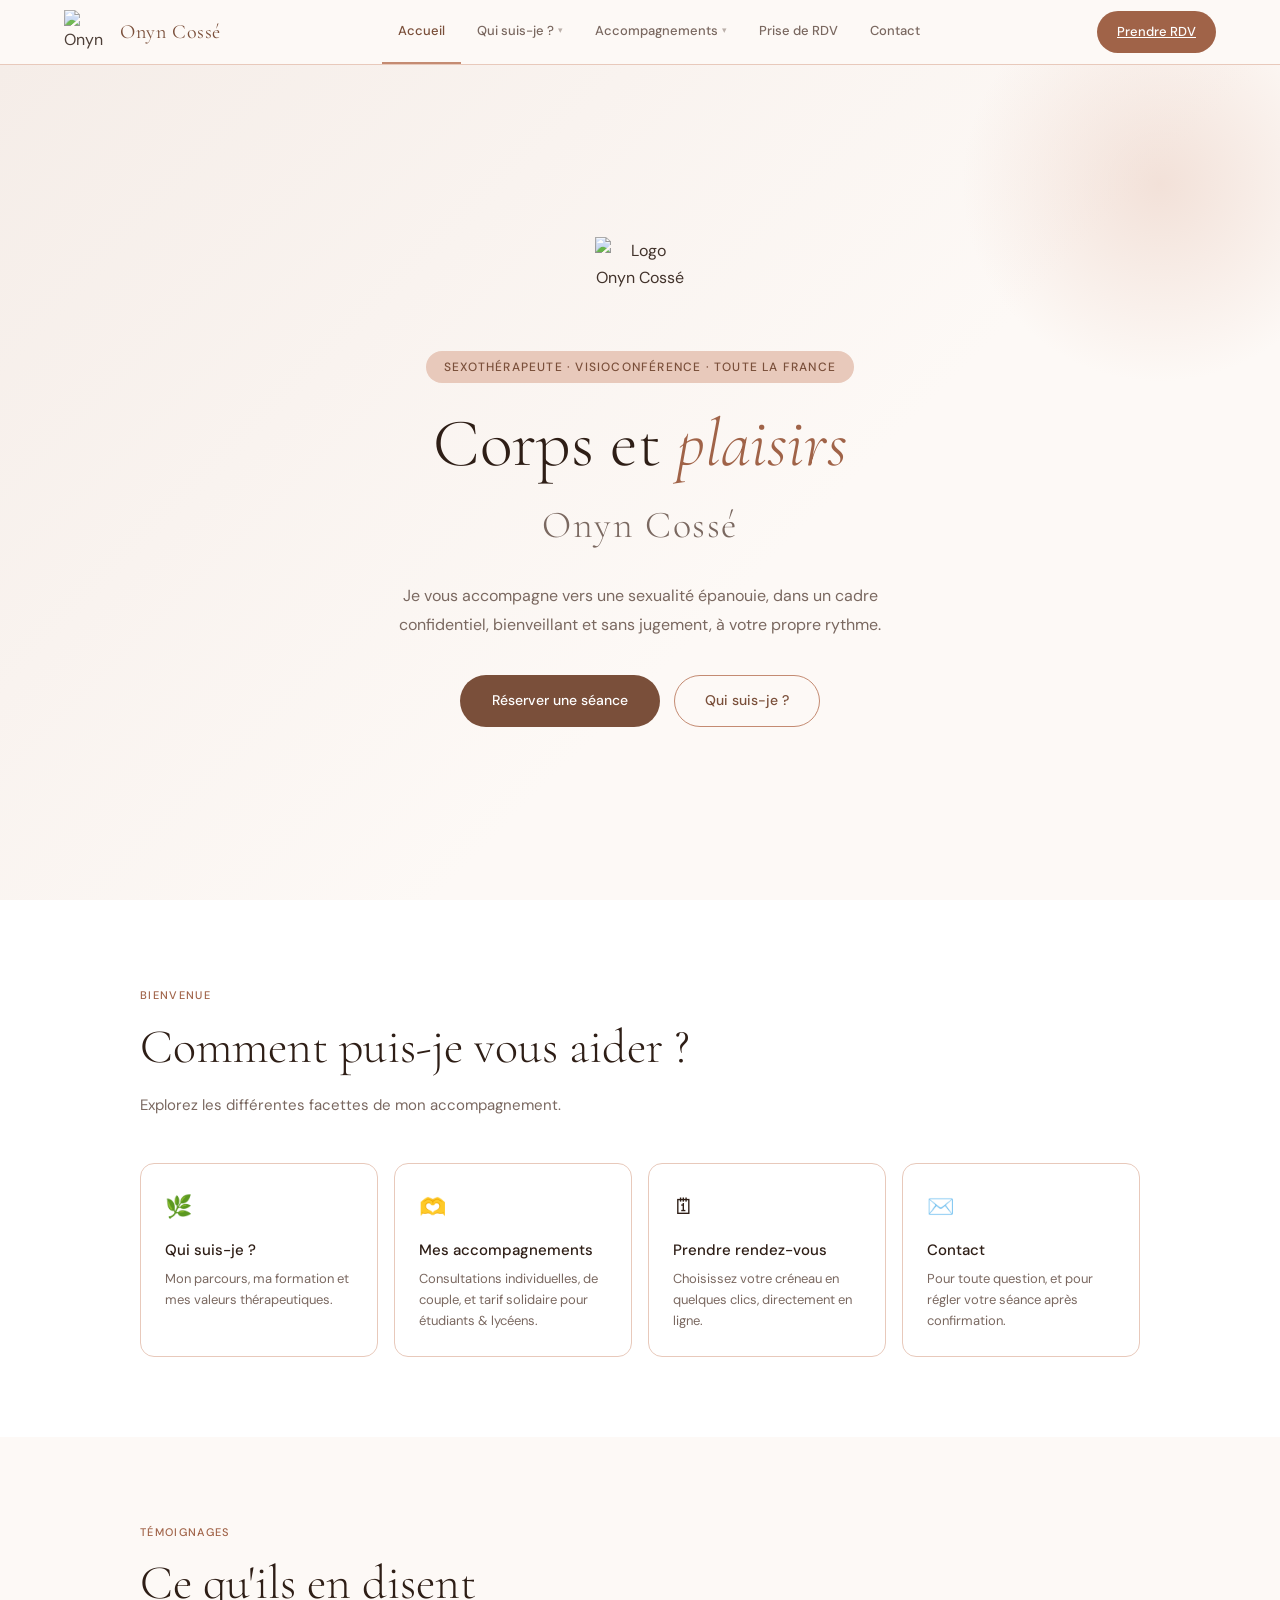
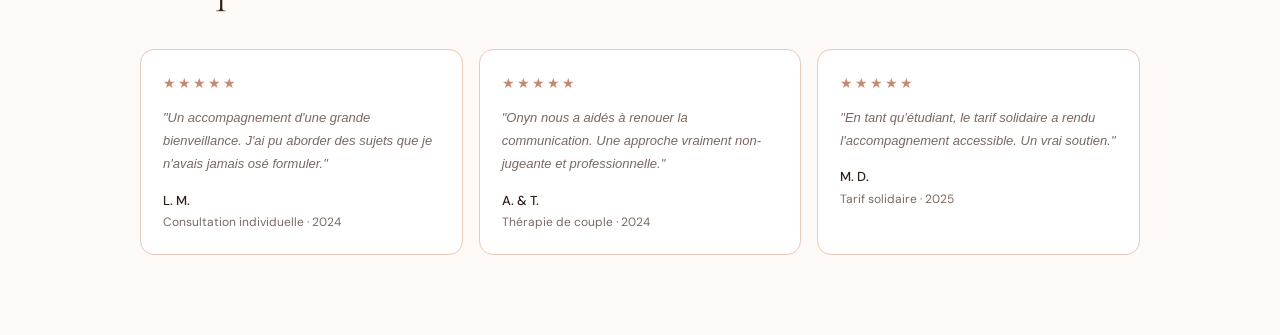
==== commit 4d9cb4de: "Add files via upload" ====
--- a/index.html
+++ b/index.html
@@ -8,578 +8,90 @@
 <link rel="stylesheet" href="style.css">
 </head>
 <body>
-
-<!-- LOGO BASE64 défini en variable JS -->
 <script>
 const LOGO_SRC = "[data-uri]";
+document.addEventListener('DOMContentLoaded',()=>{
+  const imgs=document.querySelectorAll('.logo-img');
+  imgs.forEach(i=>i.src=LOGO_SRC);
+  // Mark active nav link
+  const page=location.pathname.split('/').pop()||'index.html';
+  document.querySelectorAll('.nav-link').forEach(l=>{
+    if(l.getAttribute('href')===page)l.classList.add('active-nav');
+  });
+});
 </script>
-
 <nav>
   <div class="nav-inner">
-    <div class="nav-logo" onclick="showPage('accueil')">
+    <div class="nav-logo" onclick="location.href='index.html'">
       <img id="navLogo" src="" alt="Onyn Cossé">
       <span class="nav-logo-text">Onyn Cossé</span>
     </div>
     <ul class="nav-links">
-      <li class="nav-item"><button class="nav-link active-nav" id="nav-accueil" onclick="showPage('accueil')">Accueil</button></li>
+      <li class="nav-item"><a class="nav-link" id="nav-accueil" href="index.html">Accueil</a></li>
       <li class="nav-item">
-        <button class="nav-link" id="nav-qui" onclick="showPage('qui')">Qui suis-je ? <span class="nav-arrow">▾</span></button>
+        <a class="nav-link" id="nav-qui" href="qui-suis-je.html">Qui suis-je ? <span class="nav-arrow">▾</span></a>
         <div class="nav-dropdown">
-          <a onclick="showPage('qui');scrollTo(0,0)">À propos de moi</a>
-          <a onclick="showPage('qui');setTimeout(()=>document.getElementById('sec-deroulement').scrollIntoView({behavior:'smooth'}),100)">Déroulement des séances</a>
-          <a onclick="showPage('qui');setTimeout(()=>document.getElementById('sec-public').scrollIntoView({behavior:'smooth'}),100)">Le public accueilli</a>
+          <a href="qui-suis-je.html">À propos de moi</a>
+          <a href="qui-suis-je.html#sec-deroulement">Déroulement des séances</a>
+          <a href="qui-suis-je.html#sec-public">Le public accueilli</a>
         </div>
       </li>
       <li class="nav-item">
-        <button class="nav-link" id="nav-acc" onclick="showPage('accompagnements')">Accompagnements <span class="nav-arrow">▾</span></button>
+        <a class="nav-link" id="nav-acc" href="accompagnements.html">Accompagnements <span class="nav-arrow">▾</span></a>
         <div class="nav-dropdown">
-          <a onclick="showPage('accompagnements');setTimeout(()=>document.getElementById('acc-individuelle').scrollIntoView({behavior:'smooth'}),100)">Consultation individuelle — 55 €</a>
-          <a onclick="showPage('accompagnements');setTimeout(()=>document.getElementById('acc-couple').scrollIntoView({behavior:'smooth'}),100)">Thérapie de couple — 90 €</a>
-          <a onclick="showPage('accompagnements');setTimeout(()=>document.getElementById('acc-enligne').scrollIntoView({behavior:'smooth'}),100)">Consultation en ligne</a>
-          <a onclick="showPage('accompagnements');setTimeout(()=>document.getElementById('acc-solidaire').scrollIntoView({behavior:'smooth'}),100)">Tarif solidaire — 45 €</a>
+          <a href="accompagnements.html#acc-individuelle">Consultation individuelle — 55 €</a>
+          <a href="accompagnements.html#acc-couple">Thérapie de couple — 90 €</a>
+          <a href="accompagnements.html#acc-enligne">Consultation en ligne</a>
+          <a href="accompagnements.html#acc-solidaire">Tarif solidaire — 45 €</a>
         </div>
       </li>
-      <li class="nav-item"><button class="nav-link" id="nav-rdv" onclick="showPage('rdv')">Prise de RDV</button></li>
-      <li class="nav-item"><button class="nav-link" id="nav-contact" onclick="showPage('contact')">Contact</button></li>
+      <li class="nav-item"><a class="nav-link" id="nav-rdv" href="rdv.html">Prise de RDV</a></li>
+      <li class="nav-item"><a class="nav-link" id="nav-contact" href="contact.html">Contact</a></li>
     </ul>
-    <button class="btn-rdv-nav" onclick="showPage('rdv')">Prendre RDV</button>
+    <a class="btn-rdv-nav" href="rdv.html">Prendre RDV</a>
   </div>
 </nav>
-
-<!-- ═══ ACCUEIL ═══ -->
-<div class="page active" id="page-accueil">
+<div style="padding-top:64px">
   <div class="hero">
     <div class="hero-inner">
-      <img class="hero-logo" id="heroLogo" src="" alt="Logo Onyn Cossé">
+      <img class="hero-logo logo-img" src="" alt="Logo Onyn Cossé">
       <div class="hero-tag">Sexothérapeute · Visioconférence · Toute la France</div>
       <h1>Corps et <em>plaisirs</em></h1>
       <div class="hero-name">Onyn Cossé</div>
       <p>Je vous accompagne vers une sexualité épanouie, dans un cadre confidentiel, bienveillant et sans jugement, à votre propre rythme.</p>
       <div class="hero-ctas">
-        <button class="btn-primary" onclick="showPage('rdv')">Réserver une séance</button>
-        <button class="btn-outline" onclick="showPage('qui')">Qui suis-je ?</button>
+        <a class="btn-primary" href="rdv.html">Réserver une séance</a>
+        <a class="btn-outline" href="qui-suis-je.html">Qui suis-je ?</a>
       </div>
     </div>
   </div>
+
   <div class="sec" style="background:var(--blanc)">
     <div class="sec-inner">
       <span class="sec-label">Bienvenue</span>
       <h2 class="sec-title">Comment puis-je vous aider ?</h2>
       <p class="sec-sub">Explorez les différentes facettes de mon accompagnement.</p>
       <div class="home-grid">
-        <div class="home-card" onclick="showPage('qui')"><div class="home-card-icon">🌿</div><h3>Qui suis-je ?</h3><p>Mon parcours, ma formation et mes valeurs thérapeutiques.</p></div>
-        <div class="home-card" onclick="showPage('accompagnements')"><div class="home-card-icon">🫶</div><h3>Mes accompagnements</h3><p>Consultations individuelles, de couple, et tarif solidaire pour étudiants &amp; lycéens.</p></div>
-        <div class="home-card" onclick="showPage('rdv')"><div class="home-card-icon">🗓</div><h3>Prendre rendez-vous</h3><p>Choisissez votre créneau en quelques clics, directement en ligne.</p></div>
-        <div class="home-card" onclick="showPage('contact')"><div class="home-card-icon">✉️</div><h3>Contact</h3><p>Pour toute question, et pour régler votre séance après confirmation.</p></div>
+        <a class="home-card" href="qui-suis-je.html"><div class="home-card-icon">🌿</div><h3>Qui suis-je ?</h3><p>Mon parcours, ma formation et mes valeurs thérapeutiques.</p></a>
+        <a class="home-card" href="accompagnements.html"><div class="home-card-icon">🫶</div><h3>Mes accompagnements</h3><p>Consultations individuelles, de couple, et tarif solidaire pour étudiants &amp; lycéens.</p></a>
+        <a class="home-card" href="rdv.html"><div class="home-card-icon">🗓</div><h3>Prendre rendez-vous</h3><p>Choisissez votre créneau en quelques clics, directement en ligne.</p></a>
+        <a class="home-card" href="contact.html"><div class="home-card-icon">✉️</div><h3>Contact</h3><p>Pour toute question, et pour régler votre séance après confirmation.</p></a>
       </div>
     </div>
   </div>
+
   <div class="sec">
     <div class="sec-inner">
       <span class="sec-label">Témoignages</span>
       <h2 class="sec-title">Ce qu'ils en disent</h2>
       <div class="reviews-grid">
         <div class="review-card"><div class="stars">★★★★★</div><p class="review-text">"Un accompagnement d'une grande bienveillance. J'ai pu aborder des sujets que je n'avais jamais osé formuler."</p><div class="review-author">L. M.</div><div class="review-date">Consultation individuelle · 2024</div></div>
-        <div class="review-card"><div class="stars">★★★★★</div><p class="review-text">"Onyn nous a aidés à renouer la communication. Une approche vraiment non-jugeante et professionnelle."</p><div class="review-author">A. & T.</div><div class="review-date">Thérapie de couple · 2024</div></div>
+        <div class="review-card"><div class="stars">★★★★★</div><p class="review-text">"Onyn nous a aidés à renouer la communication. Une approche vraiment non-jugeante et professionnelle."</p><div class="review-author">A. &amp; T.</div><div class="review-date">Thérapie de couple · 2024</div></div>
         <div class="review-card"><div class="stars">★★★★★</div><p class="review-text">"En tant qu'étudiant, le tarif solidaire a rendu l'accompagnement accessible. Un vrai soutien."</p><div class="review-author">M. D.</div><div class="review-date">Tarif solidaire · 2025</div></div>
       </div>
     </div>
   </div>
 </div>
-
-<!-- ═══ QUI SUIS-JE ═══ -->
-<div class="page" id="page-qui">
-  <div class="about-hero">
-    <div class="about-hero-inner">
-      <div class="about-photo"><img src="" id="aboutPhoto" alt="Onyn Cossé" onerror="this.style.display='none';this.parentNode.innerHTML='<span style=\'font-family:Cormorant Garamond,serif;font-size:60px;opacity:.25;color:white\'>✿</span>'"></div>
-      <div>
-        <span class="sec-label">Sexothérapeute</span>
-        <div class="about-name">Onyn Cossé</div>
-        <div class="about-role">Sexothérapeute en formation · Consultations en visioconférence · Toute la France</div>
-        <p class="about-intro">En cours de formation pour le Diplôme Universitaire Conseiller en Santé Sexuelle et à l'École Psycho-Sexologie de Paris, je suis également inscrit(e) au SNSC (Syndicat National des Sexologues Cliniciens).</p>
-        <p class="about-intro" style="margin-top:10px">Je vous propose un espace sécurisé où chaque sujet peut être abordé librement, dans un cadre confidentiel et inclusif, respectueux de votre rythme et de votre histoire.</p>
-        <div class="pills">
-          <span class="pill">DU Conseiller en Santé Sexuelle (en cours)</span>
-          <span class="pill">École Psycho-Sexologie de Paris</span>
-          <span class="pill">Membre SNSC</span>
-          <span class="pill">Approche inclusive</span>
-          <span class="pill">Valeurs féministes</span>
-        </div>
-      </div>
-    </div>
-  </div>
-
-  <div class="about-sections">
-    <div class="about-block"><div class="about-block-head"><span class="about-block-icon">🎓</span><h3>Formation & diplômes</h3></div><div class="about-block-body"><ul><li>DU Conseiller en Santé Sexuelle (en cours)</li><li>École Psycho-Sexologie de Paris (en cours)</li><li>Inscrit(e) au SNSC</li></ul></div></div>
-    <div class="about-block"><div class="about-block-head"><span class="about-block-icon">🌿</span><h3>Valeurs & approche</h3></div><div class="about-block-body"><ul><li>Cadre bienveillant, neutre et confidentiel</li><li>Approche inclusive et féministe</li><li>Respect de votre rythme et de vos limites</li><li>Orientation vers d'autres professionnels si besoin</li></ul></div></div>
-  </div>
-
-  <div style="max-width:1000px;margin:0 auto;padding:0 5%" id="sec-deroulement">
-    <span class="sec-label">Déroulement</span>
-    <h2 class="sec-title">Comment ça se passe ?</h2>
-    <p class="sec-sub">Un espace pensé pour vous accompagner en douceur, à votre rythme.</p>
-    <div class="deroul-tabs">
-      <button class="deroul-tab active" onclick="showDeroul('cadre',this)">Le cadre</button>
-      <button class="deroul-tab" onclick="showDeroul('outils',this)">Mes outils</button>
-      <button class="deroul-tab" onclick="showDeroul('public',this)">Le public accueilli</button>
-    </div>
-    <div class="deroul-panel active" id="dp-cadre">
-      <div class="cadre-layout">
-        <div style="display:flex;flex-direction:column;gap:14px">
-          <div class="cadre-card"><div class="cadre-card-head"><div class="icon">🔒</div><div><h3>Confidentialité & sécurité</h3><p style="font-size:11px;color:var(--texte-soft)">Sans jugement</p></div></div><div class="cadre-card-body"><ul class="cadre-list"><li>Secret professionnel strictement respecté</li><li>Aucun sujet tabou, aucune obligation de tout dire</li><li>Libre de mettre fin à l'accompagnement à tout moment</li><li>Cadre neutre, bienveillant et inclusif</li></ul></div></div>
-          <div class="cadre-card"><div class="cadre-card-head"><div class="icon">🗓</div><div><h3>Organisation des séances</h3><p style="font-size:11px;color:var(--texte-soft)">À votre rythme</p></div></div><div class="cadre-card-body"><ul class="cadre-list"><li>Première séance dédiée à l'écoute de votre situation</li><li>Fréquence définie ensemble selon vos besoins</li><li>Uniquement en visioconférence sécurisée (toute la France)</li><li>Durée variable selon le type de consultation</li></ul></div></div>
-        </div>
-        <div style="display:flex;flex-direction:column;gap:14px">
-          <div class="cadre-card"><div class="cadre-card-head"><div class="icon">🌿</div><div><h3>Mon approche</h3><p style="font-size:11px;color:var(--texte-soft)">Globale et psychocorporelle</p></div></div><div class="cadre-card-body"><ul class="cadre-list"><li>Approche intégrative : corps, émotions et mental</li><li>Travail sur la connaissance de soi et le désir</li><li>Respect de votre rythme, de vos limites et valeurs</li><li>Orientation vers d'autres professionnels si besoin</li></ul></div></div>
-          <div class="about-quote"><p>Je vous offre un espace pour explorer vos intimités sans jugement, à votre propre rythme.</p><span>— Onyn Cossé</span></div>
-        </div>
-      </div>
-    </div>
-    <div class="deroul-panel" id="dp-outils">
-      <div class="outils-grid">
-        <div class="outil-card"><div class="outil-emoji">🗣</div><h3>Entretien clinique</h3><p>L'écoute active et la parole au cœur de chaque séance pour formuler et comprendre.</p></div>
-        <div class="outil-card"><div class="outil-emoji">🧘</div><h3>Approche psychocorporelle</h3><p>Respiration, relaxation et reconnexion au corps pour libérer tensions et émotions.</p></div>
-        <div class="outil-card"><div class="outil-emoji">📔</div><h3>Exercices entre séances</h3><p>Suggestions pratiques à expérimenter seul(e) ou en couple, à votre rythme.</p></div>
-        <div class="outil-card"><div class="outil-emoji">🪞</div><h3>Thérapie systémique</h3><p>Exploration des schémas relationnels et dynamiques pour ouvrir de nouvelles possibilités.</p></div>
-        <div class="outil-card"><div class="outil-emoji">🧩</div><h3>Outils cognitifs</h3><p>Techniques pour identifier et transformer les pensées limitantes autour de la sexualité.</p></div>
-        <div class="outil-card"><div class="outil-emoji">✍️</div><h3>Médiation créative</h3><p>Écriture et visualisation guidée pour accéder à des ressources intérieures difficiles à verbaliser.</p></div>
-      </div>
-      <div class="outil-note"><span style="font-size:18px;flex-shrink:0">💡</span><p><strong>Les outils s'adaptent à chaque personne.</strong> Lors de notre première rencontre, nous définissons ensemble l'approche la plus pertinente pour vous.</p></div>
-    </div>
-    <div class="deroul-panel" id="dp-public" id="sec-public">
-      <p style="font-size:15px;color:var(--texte-soft);line-height:1.8;max-width:640px;margin-bottom:24px">Je reçois les <strong>adultes</strong>, les <strong>couples</strong> et les <strong>étudiants / lycéens</strong> (à partir de 16 ans, avec accord parental pour les mineurs), quel que soit leur statut relationnel, orientation ou identité. Il n'y a pas de "bonne" ou "mauvaise" raison de consulter. Toutes les consultations se déroulent <strong>en visioconférence</strong>, depuis toute la France.</p>
-      <div class="public-cats">
-        <div class="public-cat cat-sexualite"><div class="public-cat-head"><div class="picon">🌸</div><h3>Sexualité & désir</h3></div><div class="public-cat-body"><ul><li>Troubles du désir, de l'érection ou de l'éjaculation</li><li>Difficultés à atteindre l'orgasme</li><li>Douleurs, vaginisme</li><li>Exploration des fantasmes et pratiques</li></ul></div></div>
-        <div class="public-cat cat-couple"><div class="public-cat-head"><div class="picon">🫶</div><h3>Relations & couple</h3></div><div class="public-cat-body"><ul><li>Difficultés de communication intime</li><li>Reconstruction après une infidélité</li><li>Gestion de la jalousie et insécurités</li><li>Schémas relationnels répétitifs</li></ul></div></div>
-        <div class="public-cat cat-identite"><div class="public-cat-head"><div class="picon">🔮</div><h3>Identités & diversités</h3></div><div class="public-cat-body"><ul><li>Questions sur l'orientation sexuelle</li><li>Dysphorie de genre, accompagnement trans</li><li>Polyamour, couples libres, BDSM</li><li>Accompagnement dans les transitions identitaires</li></ul></div></div>
-        <div class="public-cat cat-vie"><div class="public-cat-head"><div class="picon">🌱</div><h3>Transitions de vie</h3></div><div class="public-cat-body"><ul><li>Grossesse, maternité et parentalité</li><li>Périménopause, ménopause, andropause</li><li>Maladie impactant la vie intime</li><li>Victimes de violences sexistes ou sexuelles</li></ul></div></div>
-      </div>
-      <div class="public-mention" style="margin-top:18px"><span style="font-size:18px;flex-shrink:0">🤝</span><p><strong>Un doute sur le bon interlocuteur ?</strong> Si je repère qu'un autre professionnel serait plus adapté, je vous orienterai avec bienveillance vers la personne la plus pertinente.</p></div>
-    </div>
-  </div>
-  <div style="padding:28px 5% 56px;max-width:1000px;margin:0 auto" id="sec-public">
-    <button class="btn-primary" onclick="showPage('rdv')">Réserver une séance →</button>
-  </div>
-</div>
-
-<!-- ═══ ACCOMPAGNEMENTS ═══ -->
-<div class="page" id="page-accompagnements">
-  <div class="acc-hero">
-    <div class="acc-hero-inner">
-      <span class="sec-label">Accompagnements</span>
-      <h2 class="sec-title">Ce que je propose</h2>
-      <p class="sec-sub">Des séances adaptées à votre situation et votre rythme, <strong>uniquement en visioconférence</strong> — accessibles depuis toute la France.</p>
-    </div>
-  </div>
-  <div class="acc-cards">
-    <div class="acc-card" id="acc-individuelle">
-      <div class="acc-card-head">
-        <div class="acc-icon">🌿</div>
-        <div class="acc-badge">⏱ 50 minutes</div>
-        <h3>Consultation individuelle</h3>
-        <p>Un espace confidentiel pour explorer votre rapport à la sexualité, au désir, au corps et à votre identité. Que vous traversiez une difficulté précise ou souhaitiez simplement mieux vous connaître.</p>
-      </div>
-      <div class="acc-card-body">
-        <ul>
-          <li>Troubles du désir ou de la libido</li>
-          <li>Difficultés d'orgasme, douleurs, vaginisme</li>
-          <li>Rapport au corps, à l'image de soi</li>
-          <li>Anxiété de performance, hypersexualité</li>
-          <li>Réconciliation avec sa sexualité</li>
-        </ul>
-        <div class="acc-footer">
-          <div class="acc-price">55 € <small>/ séance</small></div>
-          <button class="btn-rdv-card" onclick="goToRdv('Consultation individuelle','50 min','55')">Prendre RDV →</button>
-        </div>
-      </div>
-    </div>
-
-    <div class="acc-card" id="acc-couple">
-      <div class="acc-card-head">
-        <div class="acc-icon">🫶</div>
-        <div class="acc-badge">⏱ 60 minutes</div>
-        <h3>Thérapie de couple</h3>
-        <p>Un accompagnement bienveillant pour retrouver une communication intime apaisée et une relation épanouie. Les deux partenaires sont accueillis dans un espace neutre et sécurisé.</p>
-      </div>
-      <div class="acc-card-body">
-        <ul>
-          <li>Distance ou désaccords dans la relation</li>
-          <li>Difficultés de communication intime</li>
-          <li>Jalousie, insécurité émotionnelle</li>
-          <li>Reconstruction après une infidélité</li>
-          <li>Désir de renouveler et enrichir la relation</li>
-        </ul>
-        <div class="acc-footer">
-          <div class="acc-price">90 € <small>/ séance</small></div>
-          <button class="btn-rdv-card" onclick="goToRdv('Thérapie de couple','60 min','90')">Prendre RDV →</button>
-        </div>
-      </div>
-    </div>
-
-    <div class="acc-card" id="acc-enligne">
-      <div class="acc-card-head">
-        <div class="acc-icon">💻</div>
-        <div class="acc-badge">⏱ 50 minutes</div>
-        <h3>Consultation en ligne</h3>
-        <p>Toutes mes consultations se déroulent en visioconférence sécurisée depuis toute la France. Un lien de connexion vous est envoyé après confirmation de votre séance.</p>
-      </div>
-      <div class="acc-card-body">
-        <ul>
-          <li>Accessible depuis toute la France</li>
-          <li>Outil de visioconférence sécurisé</li>
-          <li>Connexion facile depuis ordinateur, tablette ou smartphone</li>
-          <li>Même engagement et qualité d'écoute qu'en présentiel</li>
-        </ul>
-        <div class="acc-footer">
-          <div class="acc-price">55 € <small>/ séance</small></div>
-          <button class="btn-rdv-card" onclick="goToRdv('Consultation en ligne','50 min','55')">Prendre RDV →</button>
-        </div>
-      </div>
-    </div>
-
-    <div class="acc-card" id="acc-solidaire">
-      <div class="acc-card-head">
-        <div class="acc-icon">🎓</div>
-        <div class="acc-badge">Tarif solidaire · Étudiants &amp; lycéens</div>
-        <h3>Consultation individuelle — Tarif solidaire</h3>
-        <p>Parce que l'accès à la sexothérapie doit être possible pour tous, je propose un tarif réduit pour les étudiants et les lycéens, sur présentation d'un justificatif.</p>
-      </div>
-      <div class="acc-card-body">
-        <ul>
-          <li>Étudiants (carte étudiante) et lycéens (carte scolaire)</li>
-          <li>Pour les mineurs : accord parental requis</li>
-          <li>50 minutes, en cabinet ou en visioconférence</li>
-          <li>Même engagement et qualité d'écoute</li>
-        </ul>
-        <div class="acc-footer">
-          <div class="acc-price">45 € <small>/ séance</small></div>
-          <button class="btn-rdv-card" onclick="goToRdv('Consultation individuelle (tarif solidaire)','50 min','45')">Prendre RDV →</button>
-        </div>
-      </div>
-    </div>
-  </div>
-
-  <div style="background:var(--rose);padding:40px 5%">
-    <div style="max-width:1000px;margin:0 auto;display:flex;align-items:center;justify-content:space-between;gap:28px;flex-wrap:wrap">
-      <div>
-        <h3 style="font-family:'Cormorant Garamond',serif;font-size:26px;font-weight:300;margin-bottom:6px">Vous ne savez pas par où commencer ?</h3>
-        <p style="font-size:14px;color:var(--texte-soft)">Commencez par une consultation individuelle. Nous définirons ensemble la meilleure approche.</p>
-      </div>
-      <button class="btn-primary" style="flex-shrink:0" onclick="showPage('contact')">Me contacter →</button>
-    </div>
-  </div>
-</div>
-
-<!-- ═══ PRISE DE RDV ═══ -->
-<div class="page" id="page-rdv">
-  <div class="rdv-page">
-    <div class="rdv-page-inner">
-      <span class="sec-label">Prise de rendez-vous</span>
-      <h2 class="sec-title">Réservez votre séance</h2>
-      <p class="sec-sub">Choisissez votre consultation, une date et un horaire disponible.</p>
-      <div class="rdv-layout">
-        <div class="rdv-infos">
-          <h3>Informations pratiques</h3>
-          <div class="rdv-item"><span class="rdv-icon">💻</span><p><strong style="color:white;display:block;margin-bottom:1px">Format</strong>Uniquement en visioconférence<br>Accessible depuis toute la France</p></div>
-          <div class="rdv-item"><span class="rdv-icon">🕐</span><p><strong style="color:white;display:block;margin-bottom:1px">Horaires</strong>Lun–Ven : 9h–19h<br>Sam : 9h–13h</p></div>
-          <div class="rdv-item"><span class="rdv-icon">📞</span><p><strong style="color:white;display:block;margin-bottom:1px">Téléphone</strong>+33 7 69 00 87 29</p></div>
-          <div class="rdv-item"><span class="rdv-icon">📧</span><p><strong style="color:white;display:block;margin-bottom:1px">Email</strong><a href="/cdn-cgi/l/email-protection" class="__cf_email__" data-cfemail="31525e4341425445415d50584258434271565c50585d1f525e5c">[email&#160;protected]</a></p></div>
-          <div class="rdv-item"><span class="rdv-icon">👥</span><p><strong style="color:white;display:block;margin-bottom:1px">Public accueilli</strong>Adultes · Couples<br>Étudiants &amp; lycéens (tarif solidaire)</p></div>
-          <div class="rdv-item"><span class="rdv-icon">💳</span><p><strong style="color:white;display:block;margin-bottom:1px">Paiement</strong>Après confirmation, par virement ou PayPal.</p></div>
-          <div class="rdv-item"><span class="rdv-icon">🔒</span><p><strong style="color:white;display:block;margin-bottom:1px">Confidentialité</strong>Secret professionnel garanti.</p></div>
-        </div>
-        <div>
-          <div class="booking-card" id="bookingCard">
-            <div class="steps-bar">
-              <div class="step-tab active" id="stab1"><div class="step-dot">1</div>Consultation</div>
-              <div class="step-tab" id="stab2"><div class="step-dot">2</div>Date & heure</div>
-              <div class="step-tab" id="stab3"><div class="step-dot">3</div>Vos infos</div>
-              <div class="step-tab" id="stab4"><div class="step-dot">4</div>Confirmation</div>
-            </div>
-            <div class="bpanel active" id="bpanel1">
-              <div class="step-content">
-                <p style="font-size:12px;color:rgba(255,255,255,.5);margin-bottom:14px">Quel type de consultation souhaitez-vous ?</p>
-                <div class="type-grid">
-                  <button class="type-btn" id="tbtn-ind" onclick="selectType(this,'Consultation individuelle','50 min','55')"><span class="type-name">Individuelle</span><span class="type-dur">50 minutes</span><span class="type-price">55 €</span></button>
-                  <button class="type-btn" id="tbtn-cpl" onclick="selectType(this,'Thérapie de couple','60 min','90')"><span class="type-name">Couple</span><span class="type-dur">60 minutes</span><span class="type-price">90 €</span></button>
-                  <button class="type-btn" id="tbtn-onl" onclick="selectType(this,'Consultation en ligne','50 min','55')"><span class="type-name">En ligne</span><span class="type-dur">50 minutes</span><span class="type-price">55 €</span></button>
-                  <button class="type-btn" id="tbtn-sol" onclick="selectType(this,'Tarif solidaire (étudiants)','50 min','45')"><span class="type-name">Tarif solidaire</span><span class="type-dur">Étudiants · 50 min</span><span class="type-price">45 €</span></button>
-                </div>
-              </div>
-            </div>
-            <div class="bpanel" id="bpanel2">
-              <div class="step-content">
-                <button class="btn-back" onclick="goBookStep(1)">← Retour</button>
-                <div class="cal-header">
-                  <button class="cal-nav" onclick="changeMonth(-1)">‹</button>
-                  <span class="cal-title" id="calTitle"></span>
-                  <button class="cal-nav" onclick="changeMonth(1)">›</button>
-                </div>
-                <div class="cal-grid" id="calGrid"></div>
-                <div class="slots-wrap" id="slotsWrap" style="display:none">
-                  <p class="slots-label" id="slotsLabel"></p>
-                  <div class="slots-grid" id="slotsGrid"></div>
-                </div>
-              </div>
-            </div>
-            <div class="bpanel" id="bpanel3">
-              <div class="step-content">
-                <button class="btn-back" onclick="goBookStep(2)">← Retour</button>
-                <div class="bform-row">
-                  <div class="bform-g"><label>Prénom</label><input type="text" id="bPrenom" placeholder="Sophie"></div>
-                  <div class="bform-g"><label>Nom</label><input type="text" id="bNom" placeholder="Martin"></div>
-                </div>
-                <div class="bform-row">
-                  <div class="bform-g"><label>Téléphone</label><input type="tel" id="bTel" placeholder="06 XX XX XX XX"></div>
-                  <div class="bform-g"><label>Email</label><input type="email" id="bEmail" placeholder="votre@email.com"></div>
-                </div>
-                <div class="bform-g"><label>Message (optionnel)</label><textarea id="bMsg" placeholder="Quelques mots sur ce qui vous amène..."></textarea></div>
-                <button class="btn-next" onclick="goBookStep(4)">Vérifier ma réservation →</button>
-              </div>
-            </div>
-            <div class="bpanel" id="bpanel4">
-              <div class="step-content">
-                <button class="btn-back" onclick="goBookStep(3)">← Retour</button>
-                <p style="font-size:12px;color:rgba(255,255,255,.5);margin-bottom:12px">Vérifiez les informations avant de confirmer.</p>
-                <div class="recap-box">
-                  <div class="recap-row"><span>Consultation</span><span id="rType">—</span></div>
-                  <div class="recap-row"><span>Date</span><span id="rDate">—</span></div>
-                  <div class="recap-row"><span>Heure</span><span id="rHeure">—</span></div>
-                  <div class="recap-row"><span>Durée</span><span id="rDuree">—</span></div>
-                  <div class="recap-row"><span>Nom</span><span id="rNom">—</span></div>
-                  <div class="recap-row"><span>Email</span><span id="rEmail">—</span></div>
-                  <div class="recap-row" style="padding-top:8px;margin-top:4px;border-top:0.5px solid rgba(255,255,255,.1)"><span style="color:rgba(255,255,255,.65);font-weight:500">Total</span><span class="recap-price" id="rPrice">—</span></div>
-                </div>
-                <p style="font-size:11px;color:rgba(255,255,255,.3);margin-bottom:12px">Paiement demandé après confirmation par email.</p>
-                <button class="btn-next" onclick="confirmBooking()">Confirmer ma réservation ✓</button>
-              </div>
-            </div>
-          </div>
-          <div class="booking-card booking-success" id="bookingSuccess">
-            <div class="s-icon">🌸</div>
-            <h3>Réservation envoyée !</h3>
-            <p>Merci pour votre confiance. Je vous confirme votre séance sous 24h avec les instructions de paiement.</p>
-            <p>Email : <a href="/cdn-cgi/l/email-protection" class="__cf_email__" data-cfemail="8ae9e5f8faf9effefae6ebe3f9e3f8f9caede7ebe3e6a4e9e5e7">[email&#160;protected]</a></p>
-            <p class="s-detail" id="successDetail"></p>
-          </div>
-        </div>
-      </div>
-    </div>
-  </div>
-</div>
-
-<!-- ═══ CONTACT ═══ -->
-<div class="page" id="page-contact">
-  <div class="contact-page">
-    <div class="contact-inner">
-      <span class="sec-label">Contact</span>
-      <h2 class="sec-title">Écrivez-moi</h2>
-      <p class="sec-sub">Une question avant de réserver ? Je vous réponds sous 24h.</p>
-      <div class="contact-grid">
-        <div class="contact-info">
-          <h3>Coordonnées</h3>
-          <div class="contact-item"><span class="c-icon">💻</span><div><h4>Format des consultations</h4><p>Uniquement en visioconférence<br>Accessible depuis toute la France</p></div></div>
-          <div class="contact-item"><span class="c-icon">🕐</span><div><h4>Horaires</h4><p>Lun–Ven : 9h00–19h00<br>Samedi : 9h00–13h00</p></div></div>
-          <div class="contact-item"><span class="c-icon">📞</span><div><h4>Téléphone</h4><p>+33 7 69 00 87 29</p></div></div>
-          <div class="contact-item"><span class="c-icon">📧</span><div><h4>Email</h4><p><a href="/cdn-cgi/l/email-protection" class="__cf_email__" data-cfemail="7714180507041203071b161e041e050437101a161e1b5914181a">[email&#160;protected]</a></p></div></div>
-          <div class="map-placeholder"><span>💻</span><p>Visioconférence · Toute la France</p><p style="font-size:12px;color:var(--texte-soft)">Lien de connexion envoyé après confirmation</p></div>
-        </div>
-        <div>
-          <div class="contact-form-card">
-            <div class="cf-title">Envoyer un message</div>
-            <div id="cfForm">
-              <div class="cf-row">
-                <div class="cf-g"><label>Prénom</label><input type="text" id="cfPrenom" placeholder="Sophie"></div>
-                <div class="cf-g"><label>Nom</label><input type="text" id="cfNom" placeholder="Martin"></div>
-              </div>
-              <div class="cf-g"><label>Email</label><input type="email" id="cfEmail" placeholder="votre@email.com"></div>
-              <div class="cf-g"><label>Sujet</label><select id="cfSujet"><option value="">Choisir...</option><option>Question générale</option><option>Renseignement sur les séances</option><option>Demande de RDV</option><option>Tarif solidaire (étudiants)</option><option>Autre</option></select></div>
-              <div class="cf-g"><label>Message</label><textarea id="cfMsg" placeholder="Votre message..."></textarea></div>
-              <button class="btn-send" onclick="sendContact()">Envoyer le message</button>
-              <p class="cf-note">Réponse sous 24h · Secret professionnel garanti</p>
-            </div>
-            <div class="cf-success" id="cfSuccess"><div class="icon">✉️</div><h3>Message envoyé !</h3><p>Merci, je vous réponds sous 24h à <a href="/cdn-cgi/l/email-protection" class="__cf_email__" data-cfemail="b4d7dbc6c4c7d1c0c4d8d5ddc7ddc6c7f4d3d9d5ddd89ad7dbd9">[email&#160;protected]</a></p></div>
-          </div>
-        </div>
-      </div>
-
-      <div style="margin-top:56px">
-        <span class="sec-label">Paiement</span>
-        <h2 class="sec-title" style="font-size:30px">Règlement de vos séances</h2>
-        <p class="sec-sub">Le paiement s'effectue après confirmation de votre rendez-vous par email.</p>
-        <div class="paiement-methods">
-          <div class="paiement-card">
-            <div class="paiement-card-header"><div class="paiement-logo virement">🏦</div><div><h3>Virement bancaire</h3><p>Gratuit · 1–2 jours ouvrés</p></div></div>
-            <div class="paiement-card-body">
-              <div class="rib-block">
-                <div class="rib-row"><p><strong>Titulaire</strong>Onyn Cossé</p></div>
-                <div class="rib-row"><p><strong>IBAN</strong><span style="font-family:monospace;font-size:12px">FR76 1444 5004 0004 0540 9074 853</span></p><button class="copy-btn" onclick="copyIBAN()">Copier</button></div>
-                <div class="rib-row"><p><strong>BIC</strong><span style="font-family:monospace;font-size:12px">CEPAFRPP444</span></p></div>
-              </div>
-              <div class="paiement-badge">✓ Coordonnées sécurisées</div>
-            </div>
-          </div>
-          <div class="paiement-card">
-            <div class="paiement-card-header">
-              <div class="paiement-logo paypal"><svg width="20" height="20" viewBox="0 0 24 24" fill="none"><path d="M7.076 21.337H3.533a.641.641 0 01-.633-.74L5.33 2.532a.771.771 0 01.760-.645h6.348c2.636 0 4.488.609 5.500 1.809.480.567.786 1.159.934 1.808.157.688.135 1.516-.066 2.460l-.006.036v.497l.342.194c.286.161.544.365.763.607.375.416.617.94.720 1.555.107.632.072 1.385-.104 2.238-.204.988-.534 1.848-.980 2.556-.41.657-.92 1.185-1.516 1.57-.573.373-1.253.6-2.02.714-.743.110-1.583.166-2.498.166H12.3a.77.77 0 00-.760.645l-.024.13-.597 3.784-.027.143a.77.77 0 01-.76.645H7.076z" fill="#009cde"/><path d="M19.67 7.01c-.015.09-.031.183-.049.277-.632 3.243-2.794 4.362-5.554 4.362H12.6a.683.683 0 00-.675.578l-.72 4.562-.204 1.296a.359.359 0 00.355.414h2.492a.6.6 0 00.593-.507l.024-.127.47-2.983.03-.163a.6.6 0 01.593-.507h.374c2.42 0 4.315-.982 4.867-3.823.232-1.186.112-2.177-.499-2.874a2.384 2.384 0 00-.683-.506z" fill="#012169"/></svg></div>
-              <div><h3>PayPal</h3><p>Immédiat · Carte ou solde PayPal</p></div>
-            </div>
-            <div class="paiement-card-body">
-              <a href="#" class="paypal-btn" onclick="alert('Lien PayPal à renseigner')">Payer via PayPal</a>
-              <p class="paypal-note">Lien PayPal à renseigner dans le fichier</p>
-              <div class="paiement-badge">✓ Paiement instantané</div>
-            </div>
-          </div>
-        </div>
-      </div>
-    </div>
-  </div>
-</div>
-
-<script data-cfasync="false" src="/cdn-cgi/scripts/5c5dd728/cloudflare-static/email-decode.min.js"></script><script>
-// Logo
-document.addEventListener('DOMContentLoaded',()=>{
-  document.getElementById('navLogo').src=LOGO_SRC;
-  document.getElementById('heroLogo').src=LOGO_SRC;
-  document.getElementById('aboutPhoto').src=LOGO_SRC;
-});
-
-// NAV
-function showPage(id){
-  document.querySelectorAll('.page').forEach(p=>p.classList.remove('active'));
-  document.getElementById('page-'+id).classList.add('active');
-  document.querySelectorAll('.nav-link').forEach(l=>l.classList.remove('active-nav'));
-  const el=document.getElementById('nav-'+id);
-  if(el)el.classList.add('active-nav');
-  window.scrollTo(0,0);
-}
-
-// DEROULEMENT
-function showDeroul(id,btn){
-  document.querySelectorAll('.deroul-panel').forEach(p=>p.classList.remove('active'));
-  document.querySelectorAll('.deroul-tab').forEach(b=>b.classList.remove('active'));
-  document.getElementById('dp-'+id).classList.add('active');
-  btn.classList.add('active');
-}
-
-// BOOKING
-const B={type:'',dur:'',price:'',dateObj:null,dateStr:'',slot:'',yr:0,mo:0};
-const offDays=[0];
-const slotSets={wd:['9h00','9h50','10h40','11h30','14h00','14h50','15h40','16h30','17h20','18h10'],sa:['9h00','9h50','10h40','11h30']};
-const bookedDays=new Set();
-const today=new Date();
-[3,7,11].forEach(d=>{const f=new Date(today);f.setDate(today.getDate()+d);if(f.getDay()!==0)bookedDays.add(fmt(f));});
-function fmt(d){return d.getFullYear()+'-'+String(d.getMonth()+1).padStart(2,'0')+'-'+String(d.getDate()).padStart(2,'0')}
-
-function selectType(el,name,dur,price){
-  document.querySelectorAll('.type-btn').forEach(b=>b.classList.remove('selected'));
-  el.classList.add('selected');
-  B.type=name;B.dur=dur;B.price=price;
-  setTimeout(()=>goBookStep(2),300);
-}
-function goToRdv(name,dur,price){
-  showPage('rdv');
-  document.getElementById('bookingCard').style.display='block';
-  document.getElementById('bookingSuccess').style.display='none';
-  B.type=name;B.dur=dur;B.price=price;B.dateObj=null;B.dateStr='';B.slot='';
-  document.querySelectorAll('.type-btn').forEach(b=>b.classList.remove('selected'));
-  const map={'Consultation individuelle':'tbtn-ind','Thérapie de couple':'tbtn-cpl','Consultation en ligne':'tbtn-onl','Consultation individuelle (tarif solidaire)':'tbtn-sol'};
-  const btn=document.getElementById(map[name]);
-  if(btn)btn.classList.add('selected');
-  goBookStep(2);
-}
-function goBookStep(n){
-  [1,2,3,4].forEach(i=>{
-    document.getElementById('bpanel'+i).classList.toggle('active',i===n);
-    const t=document.getElementById('stab'+i);
-    t.classList.remove('active','done');
-    if(i===n)t.classList.add('active');
-    else if(i<n)t.classList.add('done');
-  });
-  if(n===2)renderCal();
-  if(n===4)fillRecap();
-}
-const MONTHS=['Janvier','Février','Mars','Avril','Mai','Juin','Juillet','Août','Septembre','Octobre','Novembre','Décembre'];
-const DNAMES=['Lun','Mar','Mer','Jeu','Ven','Sam','Dim'];
-function copyIBAN(){
-  navigator.clipboard.writeText('FR76144450040004054090748 53'.replace(/\s/g,'')).then(()=>{
-    const btn=document.querySelector('.copy-btn');
-    btn.textContent='Copié !';
-    setTimeout(()=>btn.textContent='Copier',2000);
-  });
-}
-function initCal(){B.yr=today.getFullYear();B.mo=today.getMonth();}
-function changeMonth(d){B.mo+=d;if(B.mo>11){B.mo=0;B.yr++;}if(B.mo<0){B.mo=11;B.yr--;}renderCal();}
-function renderCal(){
-  const y=B.yr,m=B.mo;
-  document.getElementById('calTitle').textContent=MONTHS[m]+' '+y;
-  const grid=document.getElementById('calGrid');
-  grid.innerHTML='';
-  DNAMES.forEach(d=>{const e=document.createElement('div');e.className='cal-dname';e.textContent=d;grid.appendChild(e);});
-  let sd=new Date(y,m,1).getDay();
-  sd=(sd===0)?6:sd-1;
-  for(let i=0;i<sd;i++){const e=document.createElement('button');e.className='cal-day empty';e.disabled=true;grid.appendChild(e);}
-  const dim=new Date(y,m+1,0).getDate();
-  for(let d=1;d<=dim;d++){
-    const date=new Date(y,m,d);
-    const dow=date.getDay();
-    const ds=fmt(date);
-    const isPast=date<new Date(today.getFullYear(),today.getMonth(),today.getDate());
-    const isOff=offDays.includes(dow)||bookedDays.has(ds);
-    const btn=document.createElement('button');
-    btn.textContent=d;btn.className='cal-day';
-    if(isPast)btn.classList.add('past');
-    else if(isOff)btn.classList.add('off');
-    else btn.classList.add('open');
-    if(ds===fmt(today))btn.classList.add('today');
-    if(ds===B.dateStr)btn.classList.add('sel');
-    if(!isPast&&!isOff)btn.onclick=()=>selectDate(date,ds,dow);
-    else btn.disabled=true;
-    grid.appendChild(btn);
-  }
-  if(!B.dateStr||!B.dateStr.startsWith(y+'-'+String(m+1).padStart(2,'0'))){
-    document.getElementById('slotsWrap').style.display='none';
-  }
-}
-function selectDate(date,ds,dow){
-  B.dateObj=date;B.dateStr=ds;B.slot='';
-  renderCal();
-  const isSat=(dow===6);
-  const slots=isSat?slotSets.sa:slotSets.wd;
-  const wrap=document.getElementById('slotsWrap');
-  wrap.style.display='block';
-  const df=date.toLocaleDateString('fr-FR',{weekday:'long',day:'numeric',month:'long'});
-  document.getElementById('slotsLabel').textContent='Créneaux – '+df.charAt(0).toUpperCase()+df.slice(1);
-  const grid=document.getElementById('slotsGrid');
-  grid.innerHTML='';
-  const taken=new Set(['10h40','14h50']);
-  slots.forEach(s=>{
-    const btn=document.createElement('button');
-    btn.className='slot-btn';btn.textContent=s;
-    if(taken.has(s)){btn.disabled=true;btn.style.opacity='.3';btn.style.cursor='not-allowed';}
-    else btn.onclick=()=>selectSlot(s,btn);
-    grid.appendChild(btn);
-  });
-}
-function selectSlot(s,btn){
-  document.querySelectorAll('.slot-btn').forEach(b=>b.classList.remove('sel'));
-  btn.classList.add('sel');B.slot=s;
-  setTimeout(()=>goBookStep(3),300);
-}
-function fillRecap(){
-  const p=document.getElementById('bPrenom').value;
-  const n=document.getElementById('bNom').value;
-  const e=document.getElementById('bEmail').value;
-  if(!p||!n||!e){alert('Merci de renseigner prénom, nom et email.');goBookStep(3);return;}
-  const df=B.dateObj?B.dateObj.toLocaleDateString('fr-FR',{weekday:'long',day:'numeric',month:'long',year:'numeric'}):'—';
-  document.getElementById('rType').textContent=B.type;
-  document.getElementById('rDate').textContent=df.charAt(0).toUpperCase()+df.slice(1);
-  document.getElementById('rHeure').textContent=B.slot;
-  document.getElementById('rDuree').textContent=B.dur;
-  document.getElementById('rNom').textContent=p+' '+n;
-  document.getElementById('rEmail').textContent=e;
-  document.getElementById('rPrice').textContent=B.price+' €';
-}
-function confirmBooking(){
-  const df=B.dateObj?B.dateObj.toLocaleDateString('fr-FR',{weekday:'long',day:'numeric',month:'long'}):'';
-  document.getElementById('successDe
+<script src="script.js"></script>
+</body>
+</html>
--- a/style.css
+++ b/style.css
@@ -0,0 +1,307 @@
+*,*::before,*::after{box-sizing:border-box;margin:0;padding:0}
+:root{
+  --rose:#f5ede8;--rose-mid:#e8c9bb;--rose-dark:#c48b72;
+  --rose-deep:#a06348;--terre:#7a4f3a;--creme:#fdf9f6;
+  --texte:#2e1e16;--texte-soft:#7a6860;--blanc:#ffffff;--radius:14px;
+}
+html{scroll-behavior:smooth}
+body{font-family:'DM Sans',sans-serif;background:var(--creme);color:var(--texte);line-height:1.7}
+
+/* NAV */
+nav{position:fixed;top:0;width:100%;z-index:200;background:rgba(253,249,246,0.95);backdrop-filter:blur(10px);border-bottom:0.5px solid var(--rose-mid);padding:0 5%}
+.nav-inner{display:flex;align-items:center;justify-content:space-between;height:64px}
+.nav-logo{display:flex;align-items:center;gap:12px;cursor:pointer;flex-shrink:0}
+.nav-logo img{height:44px;width:44px;object-fit:contain;filter:opacity(0.85)}
+.nav-logo-text{font-family:'Cormorant Garamond',serif;font-size:20px;font-weight:400;color:var(--terre);letter-spacing:.03em}
+.nav-links{display:flex;align-items:stretch;gap:0;list-style:none;height:100%}
+.nav-item{position:relative;display:flex;align-items:center}
+.nav-link{display:flex;align-items:center;height:100%;padding:0 16px;font-size:13px;font-weight:500;color:var(--texte-soft);text-decoration:none;cursor:pointer;border:none;background:none;font-family:'DM Sans',sans-serif;transition:color .2s;white-space:nowrap;border-bottom:2.5px solid transparent;gap:4px}
+.nav-link:hover{color:var(--rose-deep)}
+.nav-link.active-nav{color:var(--terre);border-bottom-color:var(--rose-dark)}
+.nav-arrow{font-size:9px;opacity:.5;transition:transform .2s}
+.nav-item:hover .nav-arrow{transform:rotate(180deg)}
+.nav-dropdown{position:absolute;top:100%;left:0;min-width:210px;background:var(--blanc);border:0.5px solid var(--rose-mid);border-radius:0 0 var(--radius) var(--radius);box-shadow:0 8px 24px rgba(122,79,58,.1);opacity:0;pointer-events:none;transform:translateY(-6px);transition:all .2s;z-index:300}
+.nav-item:hover .nav-dropdown{opacity:1;pointer-events:all;transform:translateY(0)}
+.nav-dropdown a{display:block;padding:10px 18px;font-size:13px;color:var(--texte-soft);text-decoration:none;border-bottom:0.5px solid var(--rose);cursor:pointer;transition:all .15s}
+.nav-dropdown a:last-child{border-bottom:none;border-radius:0 0 var(--radius) var(--radius)}
+.nav-dropdown a:hover{background:var(--rose);color:var(--terre);padding-left:24px}
+.btn-rdv-nav{background:var(--rose-deep);color:white;border:none;border-radius:50px;padding:10px 20px;font-size:13px;font-family:'DM Sans',sans-serif;font-weight:500;cursor:pointer;transition:background .2s;white-space:nowrap;flex-shrink:0}
+.btn-rdv-nav:hover{background:var(--terre)}
+
+/* PAGES */
+.page{display:none;min-height:100vh;padding-top:64px}
+.page.active{display:block}
+
+/* HERO */
+.hero{min-height:calc(100vh - 64px);display:flex;align-items:center;justify-content:center;padding:60px 5%;background:linear-gradient(135deg,var(--rose) 0%,var(--creme) 60%);position:relative;overflow:hidden}
+.hero::before{content:'';position:absolute;top:-80px;right:-80px;width:400px;height:400px;border-radius:50%;background:radial-gradient(circle,var(--rose-mid) 0%,transparent 70%);opacity:.5}
+.hero-inner{max-width:760px;text-align:center;position:relative}
+.hero-logo{height:90px;width:90px;object-fit:contain;margin:0 auto 24px;display:block;opacity:.9}
+.hero-tag{display:inline-block;background:var(--rose-mid);color:var(--terre);font-size:12px;font-weight:500;letter-spacing:.1em;text-transform:uppercase;padding:6px 18px;border-radius:50px;margin-bottom:22px}
+.hero h1{font-family:'Cormorant Garamond',serif;font-size:clamp(40px,6vw,68px);font-weight:300;line-height:1.15;margin-bottom:10px}
+.hero h1 em{font-style:italic;color:var(--rose-deep)}
+.hero-name{font-family:'Cormorant Garamond',serif;font-size:clamp(28px,3vw,38px);font-weight:300;color:var(--texte-soft);margin-bottom:24px;letter-spacing:.04em}
+.hero p{font-size:16px;color:var(--texte-soft);max-width:520px;margin:0 auto 36px;line-height:1.8}
+.hero-ctas{display:flex;gap:14px;justify-content:center;flex-wrap:wrap}
+.btn-primary{background:var(--terre);color:white;border:none;border-radius:50px;padding:14px 32px;font-size:14px;font-family:'DM Sans',sans-serif;font-weight:500;cursor:pointer;transition:all .2s;text-decoration:none;display:inline-block}
+.btn-primary:hover{background:var(--texte);transform:translateY(-1px)}
+.btn-outline{background:transparent;color:var(--terre);border:1.5px solid var(--rose-dark);border-radius:50px;padding:13px 30px;font-size:14px;font-family:'DM Sans',sans-serif;font-weight:500;cursor:pointer;transition:all .2s;text-decoration:none;display:inline-block}
+.btn-outline:hover{background:var(--rose);border-color:var(--terre)}
+
+/* SECTIONS */
+.sec{padding:80px 5%}
+.sec-inner{max-width:1000px;margin:0 auto}
+.sec-label{display:inline-block;font-size:11px;font-weight:500;letter-spacing:.12em;text-transform:uppercase;color:var(--rose-deep);margin-bottom:14px}
+.sec-title{font-family:'Cormorant Garamond',serif;font-size:clamp(30px,4vw,48px);font-weight:300;line-height:1.2;color:var(--texte);margin-bottom:16px}
+.sec-sub{font-size:15px;color:var(--texte-soft);max-width:560px;line-height:1.8}
+
+/* HOME CARDS */
+.home-grid{display:grid;grid-template-columns:repeat(auto-fit,minmax(220px,1fr));gap:16px;margin-top:44px}
+.home-card{background:var(--blanc);border-radius:var(--radius);padding:24px;border:0.5px solid var(--rose-mid);transition:transform .2s,box-shadow .2s;cursor:pointer}
+.home-card:hover{transform:translateY(-3px);box-shadow:0 8px 24px rgba(122,79,58,.1)}
+.home-card-icon{font-size:22px;margin-bottom:12px}
+.home-card h3{font-size:15px;font-weight:500;margin-bottom:6px}
+.home-card p{font-size:13px;color:var(--texte-soft);line-height:1.6}
+
+/* AVIS */
+.reviews-grid{display:grid;grid-template-columns:repeat(auto-fit,minmax(240px,1fr));gap:16px;margin-top:36px}
+.review-card{background:var(--blanc);border-radius:var(--radius);padding:22px;border:0.5px solid var(--rose-mid)}
+.stars{color:var(--rose-dark);font-size:14px;margin-bottom:10px;letter-spacing:2px}
+.review-text{font-size:13px;color:var(--texte-soft);line-height:1.8;margin-bottom:14px;font-style:italic}
+.review-author{font-size:13px;font-weight:500}
+.review-date{font-size:12px;color:var(--texte-soft)}
+
+/* PAGE QUI SUIS-JE */
+.about-hero{background:linear-gradient(135deg,var(--rose) 0%,var(--creme) 70%);padding:64px 5% 72px}
+.about-hero-inner{max-width:1000px;margin:0 auto;display:grid;grid-template-columns:auto 1fr;gap:56px;align-items:center}
+.about-photo{width:260px;height:340px;border-radius:60% 40% 55% 45%/50% 50% 50% 50%;background:linear-gradient(160deg,var(--rose-mid) 0%,var(--rose-dark) 100%);display:flex;align-items:center;justify-content:center;flex-shrink:0;overflow:hidden}
+.about-photo img{width:100%;height:100%;object-fit:cover}
+.about-name{font-family:'Cormorant Garamond',serif;font-size:44px;font-weight:300;margin-bottom:6px}
+.about-role{font-size:14px;color:var(--rose-deep);font-weight:500;margin-bottom:18px;letter-spacing:.04em}
+.about-intro{font-size:15px;color:var(--texte-soft);line-height:1.9;max-width:540px}
+.pills{display:flex;flex-wrap:wrap;gap:8px;margin-top:20px}
+.pill{background:var(--rose);color:var(--terre);font-size:13px;padding:6px 16px;border-radius:50px;border:0.5px solid var(--rose-mid)}
+.about-sections{max-width:1000px;margin:40px auto 0;padding:0 5% 60px;display:grid;grid-template-columns:1fr 1fr;gap:20px}
+.about-block{background:var(--blanc);border:0.5px solid var(--rose-mid);border-radius:var(--radius);overflow:hidden}
+.about-block-head{background:var(--rose);padding:16px 20px;display:flex;align-items:center;gap:12px}
+.about-block-head h3{font-size:15px;font-weight:500;color:var(--texte)}
+.about-block-icon{font-size:18px}
+.about-block-body{padding:16px 20px}
+.about-block-body p{font-size:14px;color:var(--texte-soft);line-height:1.8;margin-bottom:10px}
+.about-block-body p:last-child{margin-bottom:0}
+.about-block-body ul{list-style:none}
+.about-block-body li{font-size:13px;color:var(--texte-soft);padding:5px 0;border-bottom:0.5px solid var(--rose);display:flex;gap:10px}
+.about-block-body li:last-child{border-bottom:none}
+.about-block-body li::before{content:'—';color:var(--rose-dark);flex-shrink:0}
+.about-quote{background:linear-gradient(135deg,var(--terre),#5a3427);border-radius:var(--radius);padding:30px 28px;margin:0 5% 60px;max-width:1000px;margin-left:auto;margin-right:auto;position:relative}
+.about-quote::before{content:'"';font-family:'Cormorant Garamond',serif;font-size:80px;color:rgba(255,255,255,.12);position:absolute;top:10px;left:20px;line-height:1}
+.about-quote p{font-family:'Cormorant Garamond',serif;font-size:19px;font-weight:300;font-style:italic;color:white;line-height:1.6;position:relative;z-index:1}
+.about-quote span{display:block;font-family:'DM Sans',sans-serif;font-size:13px;color:rgba(255,255,255,.5);margin-top:12px;font-style:normal}
+
+/* DEROULEMENT */
+.deroul-tabs{display:flex;gap:0;border:0.5px solid var(--rose-mid);border-radius:50px;background:var(--rose);padding:4px;width:fit-content;margin:36px 0 32px}
+.deroul-tab{padding:10px 24px;border-radius:50px;font-size:13px;font-weight:500;color:var(--texte-soft);cursor:pointer;border:none;background:none;font-family:'DM Sans',sans-serif;transition:all .22s;white-space:nowrap}
+.deroul-tab.active{background:var(--terre);color:white}
+.deroul-tab:hover:not(.active){color:var(--terre)}
+.deroul-panel{display:none}.deroul-panel.active{display:block}
+.outils-grid{display:grid;grid-template-columns:repeat(3,1fr);gap:14px}
+.outil-card{background:var(--blanc);border:0.5px solid var(--rose-mid);border-radius:var(--radius);padding:20px 16px;transition:transform .2s}
+.outil-card:hover{transform:translateY(-2px)}
+.outil-emoji{font-size:24px;margin-bottom:10px}
+.outil-card h3{font-size:14px;font-weight:500;margin-bottom:6px}
+.outil-card p{font-size:13px;color:var(--texte-soft);line-height:1.6}
+.outil-note{background:var(--rose);border-radius:var(--radius);padding:16px 20px;margin-top:18px;display:flex;gap:14px}
+.outil-note p{font-size:14px;color:var(--texte-soft);line-height:1.8}
+.cadre-layout{display:grid;grid-template-columns:1fr 1fr;gap:16px}
+.cadre-card{background:var(--blanc);border:0.5px solid var(--rose-mid);border-radius:var(--radius);overflow:hidden}
+.cadre-card-head{background:var(--rose);padding:16px 18px;display:flex;align-items:center;gap:12px}
+.cadre-card-head .icon{width:36px;height:36px;background:var(--blanc);border-radius:9px;display:flex;align-items:center;justify-content:center;font-size:16px;flex-shrink:0}
+.cadre-card-head h3{font-size:14px;font-weight:500;color:var(--texte)}
+.cadre-card-head p{font-size:12px;color:var(--texte-soft)}
+.cadre-card-body{padding:14px 18px}
+.cadre-list{list-style:none}
+.cadre-list li{display:flex;align-items:flex-start;gap:10px;padding:7px 0;border-bottom:0.5px solid var(--rose);font-size:13px;color:var(--texte-soft);line-height:1.6}
+.cadre-list li:last-child{border-bottom:none}
+.cadre-list li::before{content:'—';color:var(--rose-dark);flex-shrink:0}
+.public-cats{display:grid;grid-template-columns:repeat(auto-fit,minmax(240px,1fr));gap:14px}
+.public-cat{border-radius:var(--radius);overflow:hidden;border:0.5px solid var(--rose-mid)}
+.public-cat-head{padding:14px 18px;display:flex;align-items:center;gap:10px}
+.picon{font-size:16px;width:34px;height:34px;border-radius:9px;background:rgba(255,255,255,.3);display:flex;align-items:center;justify-content:center;flex-shrink:0}
+.public-cat-head h3{font-size:14px;font-weight:500}
+.public-cat-body{background:var(--blanc);padding:12px 18px}
+.public-cat-body ul{list-style:none}
+.public-cat-body li{font-size:13px;color:var(--texte-soft);padding:5px 0;border-bottom:0.5px solid var(--rose);display:flex;align-items:flex-start;gap:8px;line-height:1.5}
+.public-cat-body li:last-child{border-bottom:none}
+.public-cat-body li::before{content:'·';color:var(--rose-dark);font-size:18px;line-height:1.1;flex-shrink:0}
+.cat-sexualite .public-cat-head{background:linear-gradient(135deg,#f5ede8,#e8c9bb);color:var(--terre)}
+.cat-couple .public-cat-head{background:linear-gradient(135deg,#f0e8f5,#d9bbea);color:#5a3a72}
+.cat-identite .public-cat-head{background:linear-gradient(135deg,#e8f0f5,#bbcfea);color:#2d4f6e}
+.cat-vie .public-cat-head{background:linear-gradient(135deg,#eaf5ec,#bbeac2);color:#2d5e35}
+.public-mention{margin-top:20px;background:var(--blanc);border:0.5px solid var(--rose-mid);border-radius:var(--radius);padding:16px 20px;display:flex;align-items:flex-start;gap:12px}
+.public-mention p{font-size:13px;color:var(--texte-soft);line-height:1.7}
+
+/* PAGE ACCOMPAGNEMENTS */
+.acc-hero{background:var(--rose);padding:64px 5% 48px}
+.acc-hero-inner{max-width:1000px;margin:0 auto}
+.acc-cards{max-width:1000px;margin:40px auto 0;padding:0 5% 60px;display:grid;grid-template-columns:1fr 1fr;gap:22px}
+.acc-card{background:var(--blanc);border:0.5px solid var(--rose-mid);border-radius:var(--radius);overflow:hidden;transition:box-shadow .2s}
+.acc-card:hover{box-shadow:0 8px 24px rgba(122,79,58,.1)}
+.acc-card-head{padding:22px 22px 16px;border-bottom:0.5px solid var(--rose)}
+.acc-icon{width:44px;height:44px;border-radius:12px;background:var(--rose);display:flex;align-items:center;justify-content:center;font-size:20px;margin-bottom:14px}
+.acc-card-head h3{font-family:'Cormorant Garamond',serif;font-size:22px;font-weight:400;color:var(--texte);margin-bottom:4px}
+.acc-badge{display:inline-flex;align-items:center;gap:5px;background:var(--rose);color:var(--rose-deep);font-size:11px;font-weight:500;padding:3px 10px;border-radius:50px;margin-bottom:8px}
+.acc-card-head p{font-size:13px;color:var(--texte-soft);line-height:1.7}
+.acc-card-body{padding:18px 22px}
+.acc-card-body ul{list-style:none;margin-bottom:18px}
+.acc-card-body li{font-size:13px;color:var(--texte-soft);padding:5px 0;border-bottom:0.5px solid var(--rose);display:flex;align-items:flex-start;gap:8px;line-height:1.5}
+.acc-card-body li:last-child{border-bottom:none}
+.acc-card-body li::before{content:'→';color:var(--rose-dark);flex-shrink:0;font-size:11px;margin-top:3px}
+.acc-footer{display:flex;align-items:center;justify-content:space-between;padding-top:14px;border-top:0.5px solid var(--rose)}
+.acc-price{font-family:'Cormorant Garamond',serif;font-size:28px;font-weight:400;color:var(--rose-deep)}
+.acc-price small{font-family:'DM Sans',sans-serif;font-size:12px;color:var(--texte-soft)}
+.btn-rdv-card{background:var(--terre);color:white;border:none;border-radius:50px;padding:10px 20px;font-size:12px;font-family:'DM Sans',sans-serif;font-weight:500;cursor:pointer;transition:all .2s}
+.btn-rdv-card:hover{background:var(--texte);transform:translateY(-1px)}
+.acc-tarif-solidaire{background:linear-gradient(135deg,#eaf5ec,#d4eddb);border:0.5px solid #bbeac2;border-radius:var(--radius);padding:16px 20px;margin-top:0;display:flex;align-items:flex-start;gap:12px}
+.acc-tarif-solidaire p{font-size:13px;color:#2d5e35;line-height:1.7}
+.acc-tarif-solidaire strong{display:block;margin-bottom:3px}
+
+/* PAGE RDV */
+.rdv-page{background:linear-gradient(135deg,var(--terre) 0%,#5a3427 100%);min-height:calc(100vh - 64px)}
+.rdv-page-inner{max-width:1000px;margin:0 auto;padding:64px 5%}
+.rdv-page .sec-label{color:var(--rose-mid)}
+.rdv-page .sec-title{color:white}
+.rdv-page .sec-sub{color:rgba(255,255,255,.6)}
+.rdv-layout{display:grid;grid-template-columns:1fr 1.5fr;gap:44px;align-items:start;margin-top:44px}
+.rdv-infos{color:rgba(255,255,255,.75)}
+.rdv-infos h3{font-family:'Cormorant Garamond',serif;font-size:22px;font-weight:300;color:white;margin-bottom:18px}
+.rdv-item{display:flex;gap:12px;margin-bottom:16px}
+.rdv-icon{font-size:16px;margin-top:2px;flex-shrink:0}
+.rdv-item p{font-size:13px;line-height:1.7}
+.rdv-item strong{color:white;display:block;margin-bottom:1px}
+
+/* BOOKING */
+.booking-card{background:rgba(255,255,255,.08);border:0.5px solid rgba(255,255,255,.15);border-radius:var(--radius);overflow:hidden}
+.steps-bar{display:flex;border-bottom:0.5px solid rgba(255,255,255,.12)}
+.step-tab{flex:1;padding:12px 6px;text-align:center;font-size:11px;color:rgba(255,255,255,.35);font-weight:500;border-right:0.5px solid rgba(255,255,255,.08);transition:all .2s}
+.step-tab:last-child{border-right:none}
+.step-tab.active{color:white;background:rgba(255,255,255,.06)}
+.step-tab.done{color:var(--rose-mid)}
+.step-dot{width:18px;height:18px;border-radius:50%;background:rgba(255,255,255,.1);color:rgba(255,255,255,.35);font-size:10px;display:flex;align-items:center;justify-content:center;margin:0 auto 3px}
+.step-tab.active .step-dot{background:var(--rose-deep);color:white}
+.step-tab.done .step-dot{background:rgba(255,255,255,.15);color:var(--rose-mid)}
+.step-content{padding:22px}
+.bpanel{display:none}.bpanel.active{display:block}
+.type-grid{display:grid;grid-template-columns:1fr 1fr;gap:9px;margin-bottom:18px}
+.type-btn{background:rgba(255,255,255,.06);border:0.5px solid rgba(255,255,255,.15);border-radius:10px;padding:13px 11px;cursor:pointer;transition:all .2s;text-align:left;width:100%}
+.type-btn:hover{background:rgba(255,255,255,.12);border-color:rgba(255,255,255,.3);transform:translateY(-1px)}
+.type-btn.selected{background:rgba(196,139,114,.25);border-color:var(--rose-dark)}
+.type-name{font-size:12px;font-weight:500;color:white;display:block;margin-bottom:2px}
+.type-dur{font-size:11px;color:rgba(255,255,255,.4);display:block;margin-bottom:5px}
+.type-price{font-family:'Cormorant Garamond',serif;font-size:19px;color:var(--rose-mid)}
+.cal-header{display:flex;align-items:center;justify-content:space-between;margin-bottom:14px}
+.cal-title{font-family:'Cormorant Garamond',serif;font-size:19px;font-weight:300;color:white;text-transform:capitalize}
+.cal-nav{background:none;border:0.5px solid rgba(255,255,255,.2);border-radius:8px;width:28px;height:28px;color:white;font-size:14px;cursor:pointer;display:flex;align-items:center;justify-content:center;transition:all .2s}
+.cal-nav:hover{background:rgba(255,255,255,.1)}
+.cal-grid{display:grid;grid-template-columns:repeat(7,1fr);gap:3px}
+.cal-dname{font-size:10px;color:rgba(255,255,255,.3);text-align:center;padding:3px 0;text-transform:uppercase;font-weight:500}
+.cal-day{aspect-ratio:1;border-radius:7px;border:none;background:none;color:rgba(255,255,255,.45);font-size:12px;cursor:pointer;display:flex;align-items:center;justify-content:center;transition:all .15s;font-family:'DM Sans',sans-serif;position:relative}
+.cal-day:hover:not(.empty):not(.past):not(.off){background:rgba(255,255,255,.1);color:white}
+.cal-day.empty{cursor:default}
+.cal-day.past{color:rgba(255,255,255,.18);cursor:not-allowed}
+.cal-day.off{color:rgba(255,255,255,.18);cursor:not-allowed;text-decoration:line-through}
+.cal-day.open{color:white}
+.cal-day.open::after{content:'';position:absolute;bottom:3px;left:50%;transform:translateX(-50%);width:3px;height:3px;border-radius:50%;background:var(--rose-dark)}
+.cal-day.sel{background:var(--rose-deep);color:white}
+.cal-day.sel::after{background:white}
+.cal-day.today{border:0.5px solid rgba(255,255,255,.28)}
+.slots-wrap{margin-top:16px}
+.slots-label{font-size:12px;color:rgba(255,255,255,.45);margin-bottom:9px;font-weight:500}
+.slots-grid{display:grid;grid-template-columns:repeat(4,1fr);gap:7px}
+.slot-btn{background:rgba(255,255,255,.07);border:0.5px solid rgba(255,255,255,.14);border-radius:8px;padding:9px 4px;font-size:12px;color:rgba(255,255,255,.7);cursor:pointer;transition:all .15s;font-family:'DM Sans',sans-serif;text-align:center}
+.slot-btn:hover{background:rgba(255,255,255,.14);color:white}
+.slot-btn.sel{background:var(--rose-deep);border-color:var(--rose-deep);color:white}
+.bform-row{display:grid;grid-template-columns:1fr 1fr;gap:10px}
+.bform-g{margin-bottom:11px}
+.bform-g label{display:block;font-size:10px;font-weight:500;color:rgba(255,255,255,.5);margin-bottom:4px;letter-spacing:.05em;text-transform:uppercase}
+.bform-g input,.bform-g textarea{width:100%;background:rgba(255,255,255,.08);border:0.5px solid rgba(255,255,255,.18);border-radius:9px;padding:10px 12px;font-size:13px;font-family:'DM Sans',sans-serif;color:white;outline:none;transition:border .2s}
+.bform-g input::placeholder,.bform-g textarea::placeholder{color:rgba(255,255,255,.28)}
+.bform-g input:focus,.bform-g textarea:focus{border-color:rgba(255,255,255,.45)}
+.bform-g textarea{resize:vertical;min-height:68px}
+.recap-box{background:rgba(255,255,255,.06);border:0.5px solid rgba(255,255,255,.12);border-radius:10px;padding:13px 15px;margin-bottom:14px}
+.recap-row{display:flex;justify-content:space-between;align-items:center;padding:5px 0;border-bottom:0.5px solid rgba(255,255,255,.06);font-size:12px}
+.recap-row:last-child{border-bottom:none}
+.recap-row span:first-child{color:rgba(255,255,255,.45)}
+.recap-row span:last-child{color:white;font-weight:500}
+.recap-price{font-family:'Cormorant Garamond',serif;font-size:20px;color:var(--rose-mid)}
+.btn-next{width:100%;background:var(--rose-dark);color:white;border:none;border-radius:50px;padding:12px;font-size:13px;font-family:'DM Sans',sans-serif;font-weight:500;cursor:pointer;transition:all .2s;margin-top:8px}
+.btn-next:hover{background:var(--rose-deep);transform:translateY(-1px)}
+.btn-back{background:none;border:none;color:rgba(255,255,255,.4);font-size:12px;font-family:'DM Sans',sans-serif;cursor:pointer;padding:5px 0;display:flex;align-items:center;gap:5px;transition:color .2s;margin-bottom:4px}
+.btn-back:hover{color:rgba(255,255,255,.75)}
+.booking-success{display:none;text-align:center;padding:44px 22px}
+.booking-success .s-icon{font-size:48px;margin-bottom:14px}
+.booking-success h3{font-family:'Cormorant Garamond',serif;font-size:26px;font-weight:300;color:white;margin-bottom:10px}
+.booking-success p{font-size:13px;color:rgba(255,255,255,.6);line-height:1.8}
+.booking-success .s-detail{font-size:13px;color:var(--rose-mid);margin-top:12px}
+
+/* PAGE CONTACT */
+.contact-page{background:var(--creme);min-height:calc(100vh - 64px)}
+.contact-inner{max-width:1000px;margin:0 auto;padding:64px 5%}
+.contact-grid{display:grid;grid-template-columns:1fr 1fr;gap:44px;margin-top:44px;align-items:start}
+.contact-info h3{font-family:'Cormorant Garamond',serif;font-size:24px;font-weight:300;margin-bottom:22px}
+.contact-item{display:flex;gap:12px;margin-bottom:18px}
+.c-icon{font-size:18px;flex-shrink:0;margin-top:2px}
+.contact-item h4{font-size:14px;font-weight:500;margin-bottom:2px}
+.contact-item p{font-size:13px;color:var(--texte-soft);line-height:1.6}
+.map-placeholder{background:var(--rose);border-radius:var(--radius);border:0.5px solid var(--rose-mid);height:160px;display:flex;flex-direction:column;align-items:center;justify-content:center;margin-top:20px;gap:8px}
+.map-placeholder span{font-size:26px}
+.map-placeholder p{font-size:13px;color:var(--texte-soft)}
+.contact-form-card{background:var(--blanc);border:0.5px solid var(--rose-mid);border-radius:var(--radius);padding:26px 22px}
+.cf-title{font-family:'Cormorant Garamond',serif;font-size:22px;font-weight:300;margin-bottom:18px}
+.cf-row{display:grid;grid-template-columns:1fr 1fr;gap:11px}
+.cf-g{margin-bottom:13px}
+.cf-g label{display:block;font-size:11px;font-weight:500;color:var(--texte-soft);margin-bottom:4px;letter-spacing:.05em;text-transform:uppercase}
+.cf-g input,.cf-g select,.cf-g textarea{width:100%;background:var(--creme);border:0.5px solid var(--rose-mid);border-radius:9px;padding:10px 13px;font-size:13px;font-family:'DM Sans',sans-serif;color:var(--texte);outline:none;transition:border .2s}
+.cf-g input:focus,.cf-g select:focus,.cf-g textarea:focus{border-color:var(--rose-dark)}
+.cf-g textarea{resize:vertical;min-height:80px}
+.cf-g select option{background:var(--blanc)}
+.btn-send{width:100%;background:var(--terre);color:white;border:none;border-radius:50px;padding:13px;font-size:13px;font-family:'DM Sans',sans-serif;font-weight:500;cursor:pointer;transition:all .2s;margin-top:2px}
+.btn-send:hover{background:var(--texte);transform:translateY(-1px)}
+.cf-note{font-size:12px;color:var(--texte-soft);text-align:center;margin-top:10px}
+.cf-success{display:none;text-align:center;padding:32px 14px}
+.cf-success .icon{font-size:40px;margin-bottom:12px}
+.cf-success h3{font-family:'Cormorant Garamond',serif;font-size:24px;font-weight:300;margin-bottom:8px}
+.cf-success p{font-size:13px;color:var(--texte-soft)}
+.paiement-methods{display:grid;grid-template-columns:1fr 1fr;gap:18px;margin-top:36px}
+.paiement-card{background:var(--blanc);border-radius:var(--radius);border:0.5px solid var(--rose-mid);overflow:hidden}
+.paiement-card-header{padding:18px 20px 14px;border-bottom:0.5px solid var(--rose);display:flex;align-items:center;gap:12px}
+.paiement-logo{width:42px;height:42px;border-radius:10px;display:flex;align-items:center;justify-content:center;font-size:20px;flex-shrink:0}
+.paiement-logo.virement{background:#eef4fb}
+.paiement-logo.paypal{background:#e8f0fb}
+.paiement-card-header h3{font-size:15px;font-weight:500;margin-bottom:2px}
+.paiement-card-header p{font-size:12px;color:var(--texte-soft)}
+.paiement-card-body{padding:16px 20px}
+.rib-block{background:var(--rose);border-radius:9px;padding:13px 15px;margin-bottom:12px}
+.rib-row{display:flex;justify-content:space-between;align-items:center;margin-bottom:7px}
+.rib-row:last-child{margin-bottom:0}
+.rib-row p{font-size:12px;color:var(--texte-soft)}
+.rib-row strong{color:var(--texte);font-weight:500;display:block;margin-bottom:2px}
+.copy-btn{background:none;border:0.5px solid var(--rose-mid);border-radius:5px;padding:3px 9px;font-size:11px;color:var(--rose-deep);cursor:pointer;font-family:'DM Sans',sans-serif;transition:all .15s}
+.copy-btn:hover{background:var(--rose-mid)}
+.paypal-btn{display:flex;align-items:center;justify-content:center;gap:8px;width:100%;background:#0070ba;color:white;border:none;border-radius:50px;padding:11px;font-size:13px;font-family:'DM Sans',sans-serif;font-weight:500;cursor:pointer;text-decoration:none;transition:background .2s;margin-bottom:8px}
+.paypal-btn:hover{background:#005ea6}
+.paypal-note{font-size:12px;color:var(--texte-soft);text-align:center}
+.paiement-badge{display:inline-flex;align-items:center;gap:5px;background:#edf7f0;color:#2d7a4f;font-size:11px;font-weight:500;padding:4px 10px;border-radius:50px;margin-top:10px}
+
+@media(max-width:768px){
+  .nav-links{display:none}
+  .about-hero-inner,.acc-cards,.about-sections,.rdv-layout,.contact-grid,.paiement-methods,.bform-row,.cf-row,.type-grid,.cadre-layout,.outils-grid{grid-template-columns:1fr}
+  .public-cats{grid-template-columns:1fr}
+  .deroul-tabs{flex-wrap:wrap;border-radius:var(--radius)}
+  .slots-grid{grid-template-columns:repeat(3,1fr)}
+  .about-photo{width:200px;height:260px;margin:0 auto}
+}
+/* Multi-page fixes */
+.home-card{text-decoration:none;color:var(--texte);display:block}
+.rdv-item strong{color:white;display:block;margin-bottom:1px}
+.nav-link{text-decoration:none}
+.btn-rdv-card{text-decoration:none;display:inline-block}
